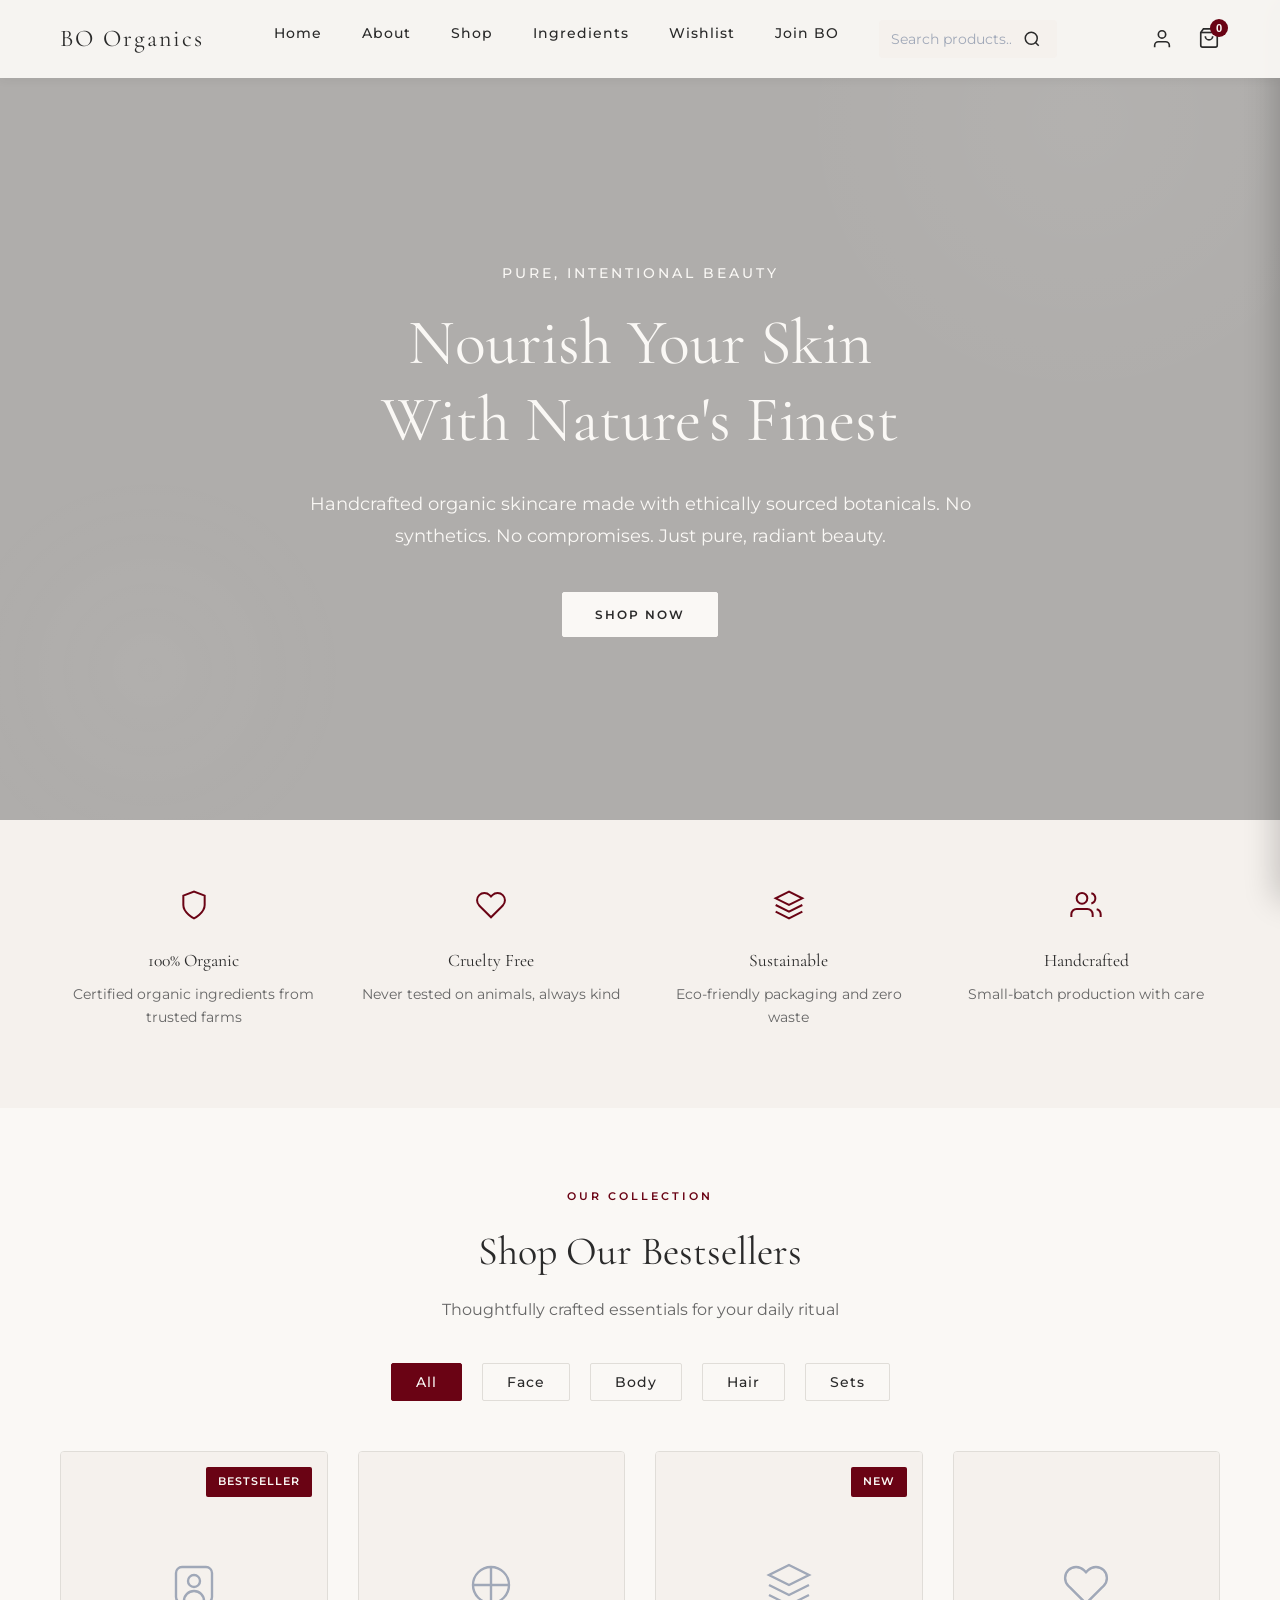
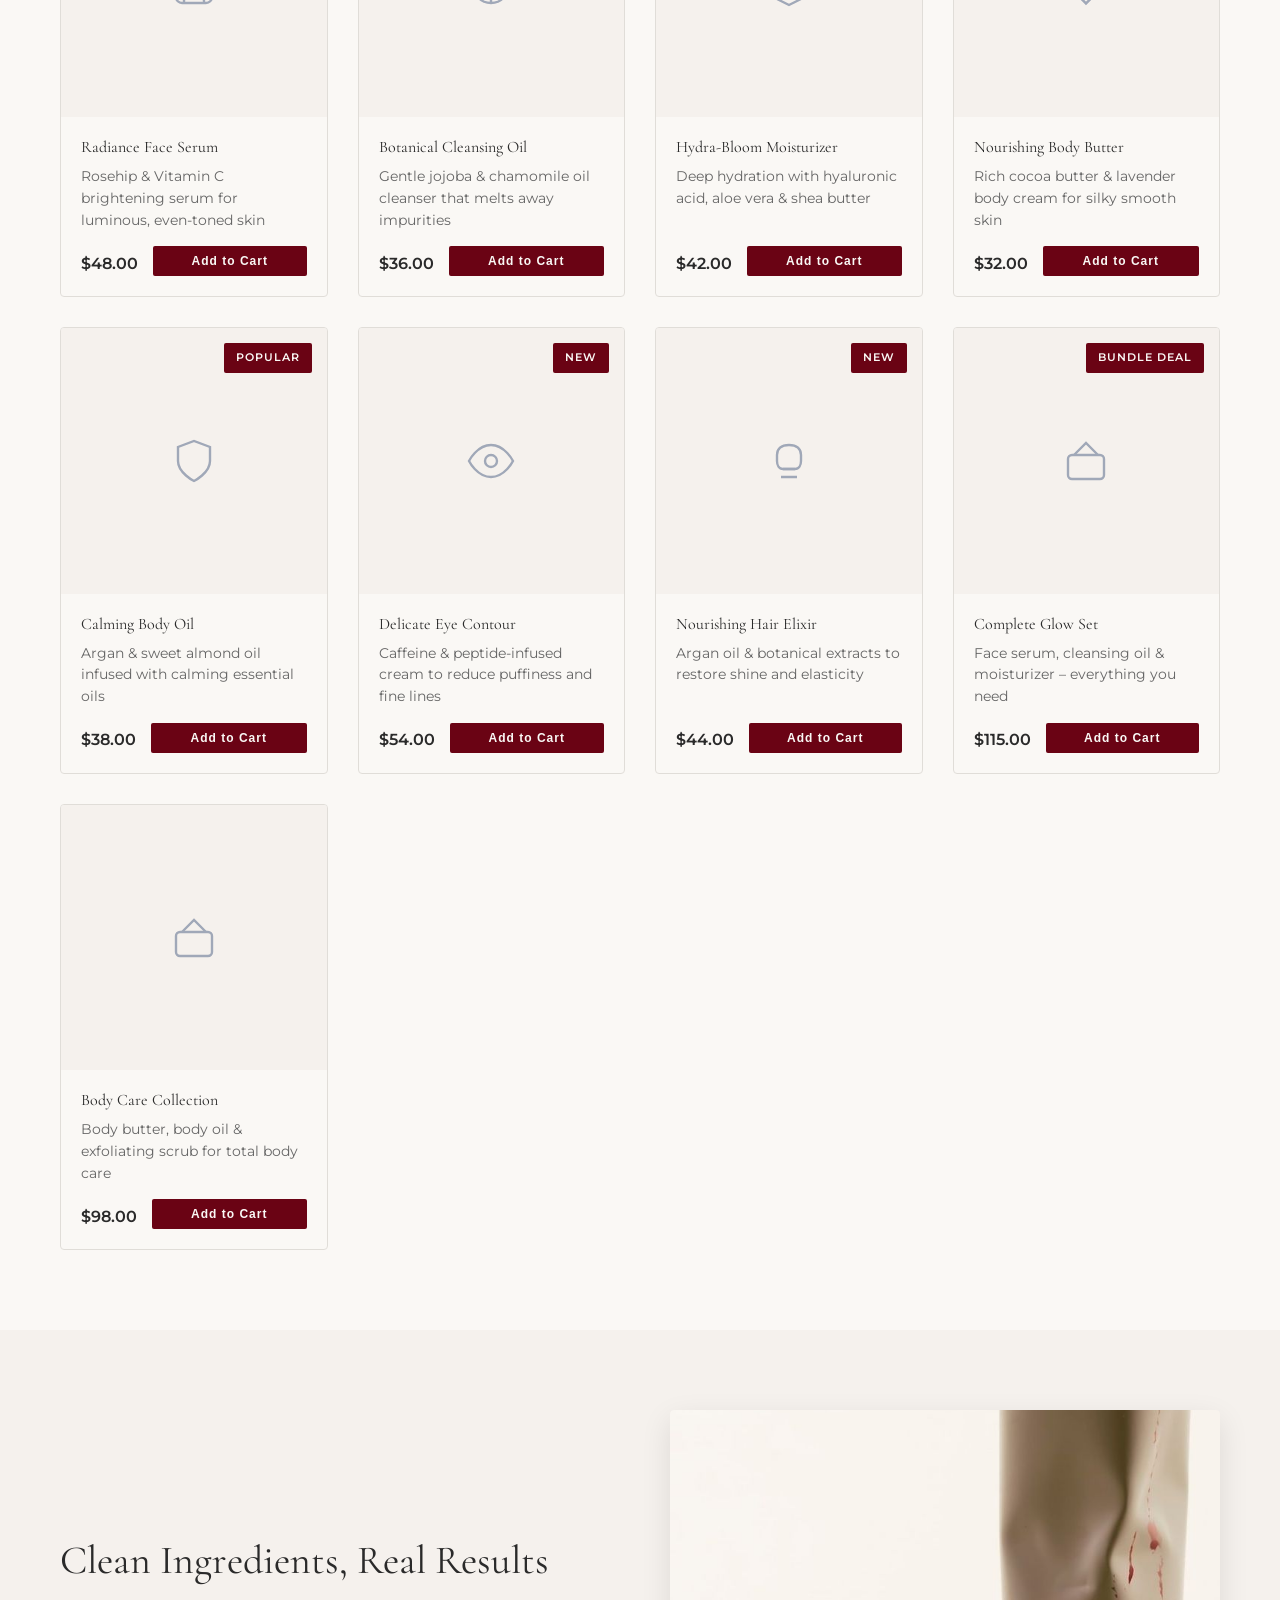
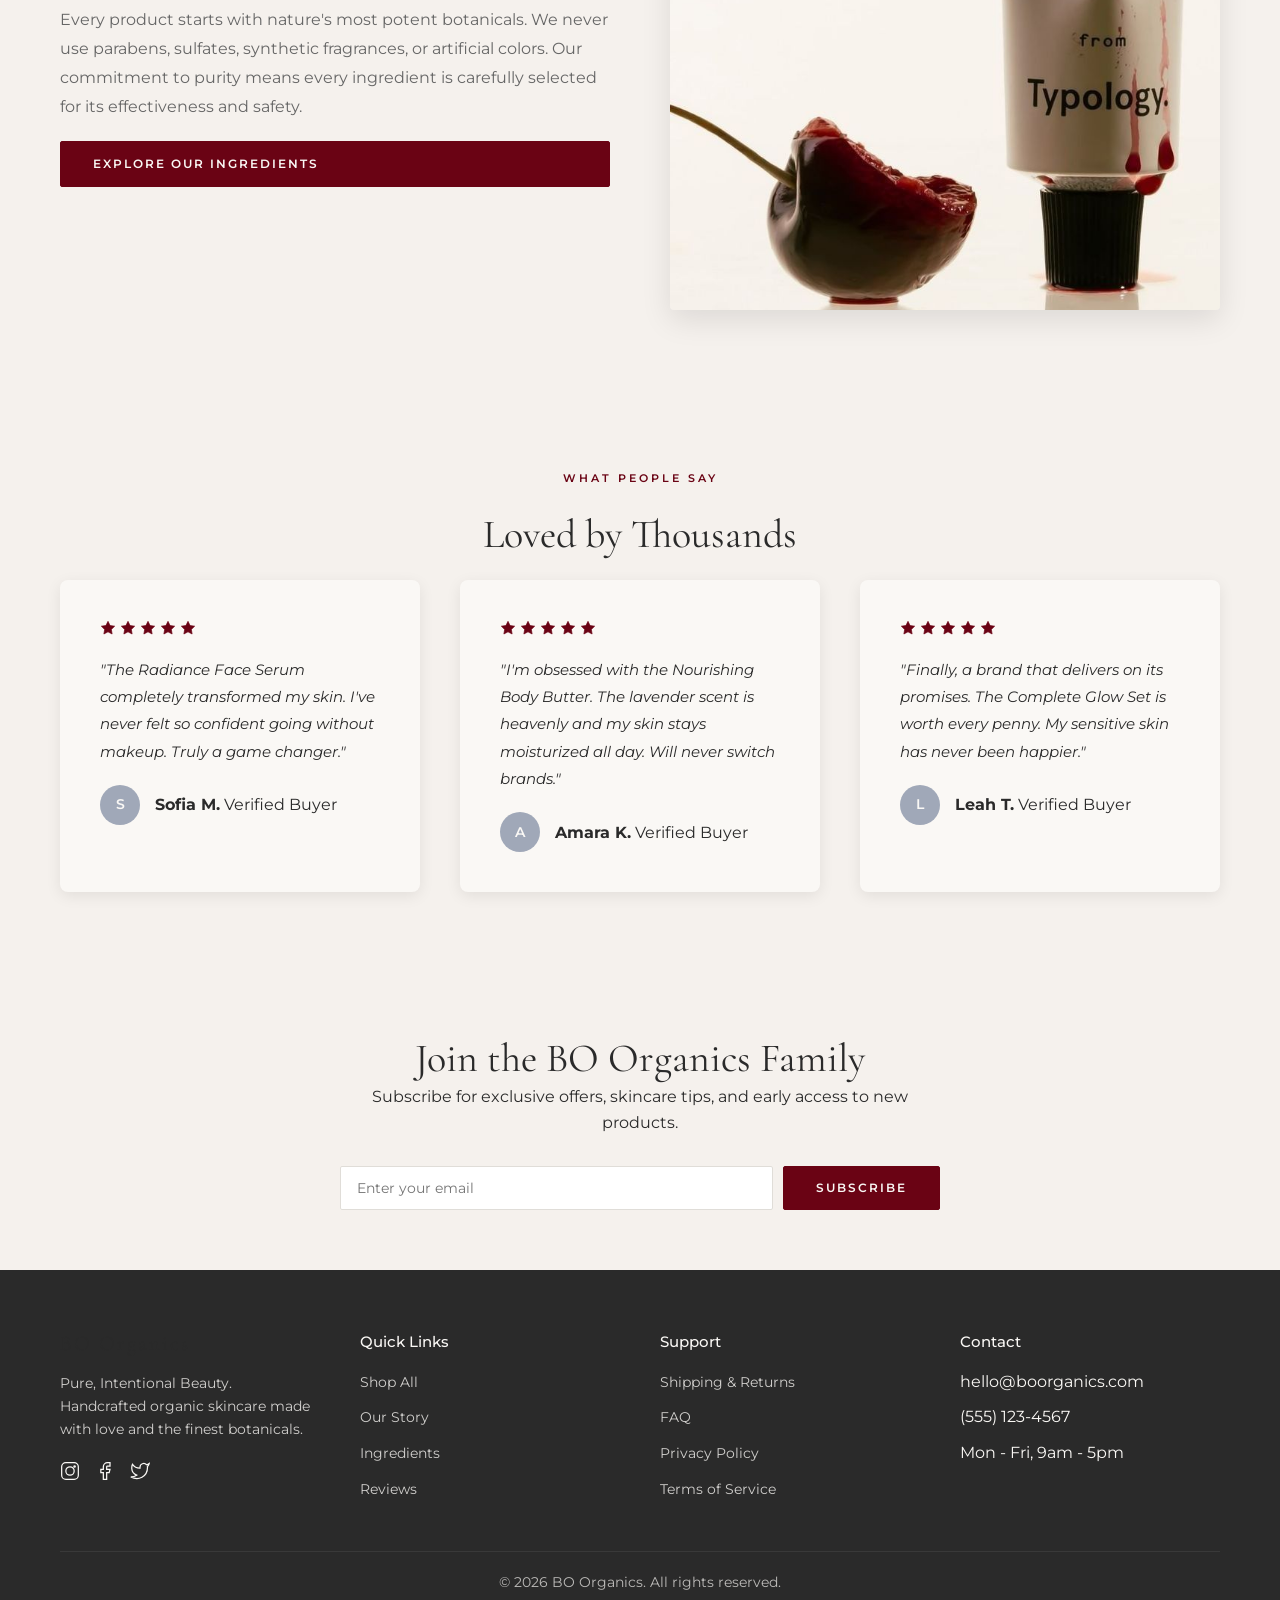
==== index.html @ a4733b6b "Add files via upload" ====
<!DOCTYPE html>
<html lang="en">
<head>
  <meta charset="UTF-8">
  <meta name="viewport" content="width=device-width, initial-scale=1.0">
  <title>BO Organics — Pure, Intentional Beauty</title>
  <link rel="stylesheet" href="styles.css">
  <link href="https://fonts.googleapis.com/css2?family=Cormorant+Garamond:ital,wght@0,300;0,400;0,500;0,600;0,700;1,300;1,400&family=Montserrat:wght@300;400;500;600&display=swap" rel="stylesheet">
</head>
<body>

  <!-- Navigation (STATIC - NEVER CHANGES) -->
  <nav class="navbar" id="navbar">
    <div class="nav-container">
      <a href="#/" class="logo">BO Organics</a>
      <button class="nav-toggle" id="navToggle" aria-label="Toggle menu">
        <span></span>
        <span></span>
        <span></span>
      </button>
      <ul class="nav-links" id="navLinks">
        <li><a href="#/">Home</a></li>
        <li><a href="#/about">About</a></li>
        <li><a href="#/shop">Shop</a></li>
        <li><a href="#/ingredients">Ingredients</a></li>
        <li><a href="#/wishlist">Wishlist</a></li>
        <li><a href="#/joinbo">Join BO</a></li>
        <li class="nav-search">
          <input type="text" id="searchInput" class="search-input" placeholder="Search products..." aria-label="Search products">
          <button id="searchBtn" class="search-btn" aria-label="Search">
            <svg width="18" height="18" viewBox="0 0 24 24" fill="none" stroke="currentColor" stroke-width="2">
              <circle cx="11" cy="11" r="8"></circle>
              <path d="m21 21-4.35-4.35"></path>
            </svg>
          </button>
        </li>
      </ul>
      <div class="nav-actions">
        <a href="#/login" class="account-btn" aria-label="Account">
          <svg width="22" height="22" viewBox="0 0 24 24" fill="none" stroke="currentColor" stroke-width="1.8">
            <path d="M20 21v-2a4 4 0 0 0-4-4H8a4 4 0 0 0-4 4v2"/><circle cx="12" cy="7" r="4"/>
          </svg>
        </a>
        <button class="cart-btn" id="cartBtn" aria-label="Shopping cart">
          <svg width="22" height="22" viewBox="0 0 24 24" fill="none" stroke="currentColor" stroke-width="1.8">
            <path d="M6 2L3 6v14a2 2 0 002 2h14a2 2 0 002-2V6l-3-4z"/>
            <line x1="3" y1="6" x2="21" y2="6"/>
            <path d="M16 10a4 4 0 01-8 0"/>
          </svg>
          <span class="cart-count" id="cartCount">0</span>
        </button>
      </div>
    </div>
  </nav>

  <!-- PAGE CONTAINER - Content changes here, navbar stays -->
  <div id="app">
    <!-- Pages will be injected here -->
  </div>

  <!-- Cart Sidebar (STATIC) -->
  <div class="cart-overlay" id="cartOverlay"></div>
  <div class="cart-sidebar" id="cartSidebar">
    <div class="cart-header">
      <h3>Your Cart</h3>
      <button class="cart-close" id="cartClose">&times;</button>
    </div>
    <div class="cart-items" id="cartItems">
      <p class="cart-empty">Your cart is empty</p>
    </div>
    <div class="cart-footer" id="cartFooter" style="display:none;">
      <div class="cart-total">
        <span>Total</span>
        <span id="cartTotal">$0.00</span>
      </div>
      <button class="btn btn-primary btn-full" id="cartCheckoutBtn">Checkout</button>
    </div>
  </div>

  <script src="product-detail.js?v=1"></script>
  <script src="product-detail-page.js"></script>
  <script src="pages.js?v=2"></script>
  <script src="script.js?v=2"></script>
</body>
</html>
---- styles.css ----
/* BO Organics - Complete Stylesheet */
@import url('https://fonts.googleapis.com/css2?family=Cormorant+Garamond:ital,wght@0,300;0,400;0,500;0,600;0,700;1,300;1,400&family=Montserrat:wght@300;400;500;600&display=swap');

/* ===== CSS VARIABLES ===== */
:root {
  --burgundy: #6a0314;
  --cream: #faf8f5;
  --text: #2a2a2a;
  --text-light: #666666;
  --border: #e0ddd8;
  --blue-gray: #a0a8b8;
  --success: #4caf50;
  --bg-light: #f5f1ed;
}

/* ===== GLOBAL STYLES ===== */
* {
  margin: 0;
  padding: 0;
  box-sizing: border-box;
}

html {
  scroll-behavior: smooth;
}

body {
  font-family: 'Montserrat', sans-serif;
  color: var(--text);
  background: var(--cream);
  line-height: 1.6;
  overflow-x: hidden;
}

#app .hero {
  margin-top: -80px;
  padding-top: 80px;
}

/* Add padding to non-hero pages */
#app .shop-page,
#app .about-page,
#app .ingredients-page,
#app .wishlist-page,
#app .joinbo-page,
#app .login-container {
  margin-top: 0;
}

.container {
  max-width: 1200px;
  margin: 0 auto;
  padding: 0 20px;
}

.center {
  text-align: center;
}

/* ===== TYPOGRAPHY ===== */
h1, h2, h3 {
  font-family: 'Cormorant Garamond', serif;
  font-weight: 400;
  line-height: 1.3;
}

h1 { font-size: 3.5rem; }
h2 { font-size: 2.5rem; }
h3 { font-size: 1.5rem; }

p { margin-bottom: 1.2rem; }

.section-label {
  font-family: 'Montserrat', sans-serif;
  font-size: 0.7rem;
  font-weight: 600;
  letter-spacing: 3px;
  text-transform: uppercase;
  color: var(--burgundy);
}

.section-title {
  font-family: 'Cormorant Garamond', serif;
  font-size: 2.5rem;
  margin: 15px 0 20px;
}

.section-description {
  font-size: 1rem;
  color: var(--text-light);
  max-width: 600px;
  margin: 0 auto 40px;
}

/* ===== BUTTONS ===== */
.btn {
  display: inline-block;
  padding: 12px 32px;
  border: 1px solid var(--burgundy);
  background: transparent;
  color: var(--burgundy);
  font-family: 'Montserrat', sans-serif;
  font-size: 0.75rem;
  font-weight: 600;
  letter-spacing: 2px;
  text-decoration: none;
  text-transform: uppercase;
  border-radius: 2px;
  cursor: pointer;
  transition: all 0.3s ease;
}

.btn:hover {
  background: var(--burgundy);
  color: var(--cream);
  transform: scale(1.05);
}

.btn-primary {
  background: var(--burgundy);
  color: var(--cream);
}

.btn-primary:hover {
  background: var(--text);
  border-color: var(--text);
}

.btn-outline {
  border: 1px solid var(--border);
  color: var(--text);
}

.btn-outline:hover {
  background: var(--bg-light);
}

.btn-full {
  width: 100%;
  display: block;
}

/* ===== NAVBAR ===== */
.navbar {
  position: fixed;
  top: 0;
  left: 0;
  right: 0;
  z-index: 1001;
  background: rgba(250, 248, 245, 0.95);
  transition: background 0.4s, box-shadow 0.4s, padding 0.4s;
  padding: 20px 0;
  box-shadow: 0 2px 10px rgba(0, 0, 0, 0.05);
}

.navbar.scrolled {
  background: var(--cream);
  box-shadow: 0 2px 10px rgba(0, 0, 0, 0.1);
  padding: 10px 0;
}

.nav-container {
  max-width: 1200px;
  margin: 0 auto;
  padding: 0 20px;
  display: flex;
  justify-content: space-between;
  align-items: center;
}

.logo {
  font-family: 'Cormorant Garamond', serif;
  font-size: 1.5rem;
  font-weight: 400;
  color: var(--text);
  text-decoration: none;
  letter-spacing: 2px;
  transition: color 0.3s;
}

.nav-links {
  display: flex;
  gap: 40px;
  list-style: none;
}

.nav-links a {
  color: var(--text);
  text-decoration: none;
  font-size: 0.85rem;
  font-weight: 500;
  letter-spacing: 1px;
  position: relative;
  transition: color 0.3s;
}

.nav-links a::after {
  content: '';
  position: absolute;
  bottom: -5px;
  left: 0;
  width: 0;
  height: 1px;
  background: var(--burgundy);
  transition: width 0.3s;
}

.nav-links a:hover::after {
  width: 100%;
}

.join-bo-link, .account-link, .login-link {
  color: var(--text);
  font-size: 0.85rem;
  font-weight: 500;
  letter-spacing: 1px;
  transition: color 0.3s;
}

.join-bo-link:hover,
.account-link:hover,
.login-link:hover {
  color: var(--burgundy);
}

/* ===== SEARCH BAR ===== */
.nav-search {
  display: flex;
  align-items: center;
  gap: 0;
  background: var(--bg-light);
  border-radius: 4px;
  padding: 6px 12px;
  margin-left: auto;
  margin-right: 20px;
}

.search-input {
  border: none;
  background: transparent;
  color: var(--text);
  font-size: 0.85rem;
  font-family: 'Montserrat', sans-serif;
  width: 120px;
  outline: none;
  padding: 0;
  transition: width 0.3s;
}

.search-input::placeholder {
  color: var(--blue-gray);
}

.search-input:focus {
  width: 160px;
}

.search-btn {
  background: none;
  border: none;
  cursor: pointer;
  color: var(--text);
  display: flex;
  align-items: center;
  justify-content: center;
  padding: 4px;
  margin-left: 8px;
  transition: color 0.3s;
}

.search-btn:hover {
  color: var(--burgundy);
}

.account-link {
  display: flex;
  align-items: center;
  justify-content: center;
  width: 22px;
  height: 22px;
}

.account-link::after {
  display: none;
}

.nav-toggle {
  display: none;
  background: none;
  border: none;
  cursor: pointer;
  flex-direction: column;
  gap: 5px;
}

.nav-toggle span {
  width: 25px;
  height: 2px;
  background: var(--text);
  transition: all 0.3s;
}

.nav-actions {
  display: flex;
  gap: 20px;
  align-items: center;
}

.account-btn {
  display: flex;
  align-items: center;
  justify-content: center;
  cursor: pointer;
  color: var(--text);
  transition: color 0.3s;
  text-decoration: none;
  padding: 5px;
}

.account-btn:hover {
  color: var(--burgundy);
}

.cart-btn {
  background: none;
  border: none;
  cursor: pointer;
  color: var(--text);
  transition: color 0.3s;
  position: relative;
}

.cart-btn:hover {
  color: var(--burgundy);
}

.cart-count {
  position: absolute;
  top: -8px;
  right: -8px;
  background: var(--burgundy);
  color: var(--cream);
  width: 18px;
  height: 18px;
  border-radius: 50%;
  display: flex;
  align-items: center;
  justify-content: center;
  font-size: 0.7rem;
  font-weight: 600;
  animation: bounce-gentle 2s ease-in-out infinite;
}

.cart-count.updated {
  animation: bounce-gentle 0.6s ease-out 1;
}

/* ===== HERO SECTION ===== */
.hero {
  height: 100vh;
  display: flex;
  align-items: center;
  justify-content: center;
  position: relative;
  background: url('Images/cover-image.jpg') center 18% / cover no-repeat;
  overflow: hidden;
  margin-top: 60px;
}

.hero-overlay {
  position: absolute;
  top: 0;
  left: 0;
  width: 100%;
  height: 100%;
  background: rgba(0, 0, 0, 0.3);
}

.hero-content {
  position: relative;
  z-index: 2;
  text-align: center;
  color: var(--cream);
  max-width: 800px;
  padding: 80px 20px 0;
}

.hero-subtitle {
  font-family: 'Montserrat', sans-serif;
  font-size: 0.85rem;
  font-weight: 500;
  letter-spacing: 3px;
  text-transform: uppercase;
  margin-bottom: 20px;
  opacity: 0.9;
}

.hero-title {
  font-family: 'Cormorant Garamond', serif;
  font-size: 4rem;
  line-height: 1.2;
  margin-bottom: 30px;
  font-weight: 400;
}

.hero-description {
  font-size: 1.1rem;
  margin-bottom: 40px;
  opacity: 0.95;
  line-height: 1.8;
}

.hero-buttons {
  display: flex;
  gap: 20px;
  justify-content: center;
  flex-wrap: wrap;
}

.hero-buttons .btn {
  color: var(--cream);
  border-color: var(--cream);
}

.hero-buttons .btn:hover {
  background: var(--cream);
  color: var(--text);
}

.hero-buttons .btn-primary {
  background: var(--cream);
  color: var(--text);
}

.hero-buttons .btn-primary:hover {
  background: var(--burgundy);
  border-color: var(--burgundy);
  color: var(--cream);
}

.hero-scroll {
  position: absolute;
  bottom: 40px;
  left: 50%;
  transform: translateX(-50%);
  display: flex;
  flex-direction: column;
  align-items: center;
  gap: 10px;
  color: var(--cream);
  font-size: 0.75rem;
  font-weight: 500;
  letter-spacing: 2px;
  animation: bounce 2s infinite;
}

.scroll-line {
  width: 1px;
  height: 20px;
  background: var(--cream);
}

@keyframes bounce {
  0%, 100% { transform: translateY(0); }
  50% { transform: translateY(10px); }
}

/* ===== FEATURES BANNER ===== */
.features {
  background: var(--bg-light);
  padding: 60px 0;
}

.features-grid {
  display: grid;
  grid-template-columns: repeat(4, 1fr);
  gap: 30px;
}

.feature {
  text-align: center;
}

.feature-icon {
  width: 50px;
  height: 50px;
  margin: 0 auto 20px;
  display: flex;
  align-items: center;
  justify-content: center;
  color: var(--burgundy);
}

.feature-icon svg {
  stroke: currentColor;
  stroke-width: 1.5;
}

.feature h3 {
  font-size: 1.1rem;
  margin-bottom: 10px;
}

.feature p {
  font-size: 0.9rem;
  color: var(--text-light);
}

/* ===== SHOP SECTION ===== */
.shop {
  padding: 80px 0;
}

.shop-page {
  padding: 80px 0;
  background: var(--cream);
  min-height: 100vh;
}

.joinbo-page {
  padding: 80px 20px;
  background: var(--cream);
  min-height: 100vh;
}

.shop-header {
  text-align: center;
  margin-bottom: 60px;
}

.shop-filters {
  margin-bottom: 60px;
  padding: 40px;
  background: var(--bg-light);
  border-radius: 8px;
}

.filter-section {
  display: flex;
  flex-direction: column;
  gap: 20px;
}

.filter-title {
  font-family: 'Cormorant Garamond', serif;
  font-size: 1.1rem;
  font-weight: 500;
  color: var(--text);
  margin: 0;
  letter-spacing: 0.5px;
}

.filter-bar {
  display: flex;
  justify-content: center;
  gap: 20px;
  margin-bottom: 50px;
  flex-wrap: wrap;
}

.filter-btn {
  padding: 10px 24px;
  border: 1px solid var(--border);
  background: transparent;
  color: var(--text);
  font-family: 'Montserrat', sans-serif;
  font-size: 0.85rem;
  font-weight: 500;
  letter-spacing: 1px;
  cursor: pointer;
  border-radius: 2px;
  transition: all 0.3s;
}

.filter-btn:hover,
.filter-btn.active {
  background: var(--burgundy);
  color: var(--cream);
  border-color: var(--burgundy);
}

.products-grid {
  display: grid;
  grid-template-columns: repeat(4, 1fr);
  gap: 30px;
}

.product-card {
  background: var(--cream);
  border: 1px solid var(--border);
  border-radius: 4px;
  overflow: hidden;
  transition: transform 0.3s, box-shadow 0.3s;
  position: relative;
  display: flex;
  flex-direction: column;
}

.product-card:hover {
  transform: translateY(-5px);
  box-shadow: 0 10px 30px rgba(0, 0, 0, 0.1);
}

.product-badge {
  position: absolute;
  top: 15px;
  right: 15px;
  background: var(--burgundy);
  color: var(--cream);
  padding: 6px 12px;
  border-radius: 2px;
  font-size: 0.7rem;
  font-weight: 600;
  letter-spacing: 1px;
  text-transform: uppercase;
  z-index: 2;
}

.product-image {
  width: 100%;
  aspect-ratio: 1;
  background: var(--bg-light);
  display: flex;
  align-items: center;
  justify-content: center;
  overflow: hidden;
}

.product-image-placeholder {
  width: 100%;
  height: 100%;
  display: flex;
  align-items: center;
  justify-content: center;
  color: var(--blue-gray);
  font-size: 0.9rem;
  flex-direction: column;
  gap: 10px;
}

.product-info {
  padding: 20px;
  flex: 1;
  display: flex;
  flex-direction: column;
}

.product-name {
  font-size: 1rem;
  margin-bottom: 8px;
  font-family: 'Cormorant Garamond', serif;
}

.product-desc {
  font-size: 0.85rem;
  color: var(--text-light);
  margin-bottom: 15px;
  flex: 1;
}

.product-footer {
  display: flex;
  justify-content: space-between;
  align-items: flex-end;
  gap: 15px;
}

.product-price {
  font-weight: 600;
  font-size: 1rem;
}

.price-original {
  text-decoration: line-through;
  color: var(--text-light);
  font-weight: 400;
  margin-right: 8px;
}

.add-to-cart {
  flex: 1;
  padding: 8px 12px;
  background: var(--burgundy);
  color: var(--cream);
  border: none;
  border-radius: 2px;
  font-size: 0.75rem;
  font-weight: 600;
  letter-spacing: 1px;
  cursor: pointer;
  transition: background 0.3s;
}

.add-to-cart:hover {
  background: var(--text);
}

/* ===== BO EXPERIENCE SECTION ===== */
.bo-experience {
  padding: 80px 0;
  background: var(--bg-light);
  margin-top: 60px;
}

.experience-grid {
  display: grid;
  grid-template-columns: repeat(3, 1fr);
  gap: 40px;
}

.experience-card {
  background: var(--cream);
  border: 1px solid var(--border);
  border-radius: 4px;
  padding: 40px 32px;
  position: relative;
  transition: border-color 0.3s, box-shadow 0.3s;
  display: flex;
  flex-direction: column;
}

.experience-card:hover {
  border-color: var(--burgundy);
  box-shadow: 0 5px 20px rgba(0, 0, 0, 0.1);
}

/* Corner accents removed - clean hover effect only */

.experience-card {
  transition: transform 0.4s cubic-bezier(0.16, 1, 0.3, 1),
              box-shadow 0.4s ease,
              filter 0.4s ease;
}

.experience-card:hover {
  transform: translateY(-10px);
  box-shadow: 0 25px 50px rgba(0, 0, 0, 0.12);
  filter: brightness(1.01);
}

.experience-card.popular {
  border-color: var(--border);
}

.experience-card.popular:hover {
  border-color: var(--burgundy);
}

.experience-popular-badge {
  position: absolute;
  top: -14px;
  left: 50%;
  transform: translateX(-50%);
  background: var(--burgundy);
  color: var(--cream);
  font-family: 'Montserrat', sans-serif;
  font-size: 0.7rem;
  font-weight: 600;
  letter-spacing: 2px;
  padding: 6px 16px;
  border-radius: 2px;
}

.experience-icon {
  width: 40px;
  height: 40px;
  margin-bottom: 20px;
  color: var(--burgundy);
}

.experience-icon svg {
  stroke: currentColor;
  stroke-width: 1.5;
}

.experience-card-title {
  font-family: 'Cormorant Garamond', serif;
  font-size: 1.5rem;
  margin-bottom: 10px;
  font-weight: 400;
}

.experience-card-pricing {
  font-family: 'Montserrat', sans-serif;
  font-size: 0.8rem;
  font-weight: 600;
  letter-spacing: 1px;
  color: var(--burgundy);
  margin-bottom: 15px;
}

.experience-card-desc {
  font-size: 0.9rem;
  color: var(--text-light);
  margin-bottom: 20px;
  line-height: 1.6;
  flex: 1;
}

.experience-card-list {
  list-style: none;
  margin-bottom: auto;
}

.experience-card-list li {
  font-size: 0.85rem;
  padding: 8px 0;
  color: var(--text);
  position: relative;
  padding-left: 20px;
}

.experience-card-list li::before {
  content: '•';
  position: absolute;
  left: 0;
  color: var(--burgundy);
}

.experience-btn {
  display: inline-block;
  padding: 12px 20px;
  border: 1px solid var(--burgundy);
  background: transparent;
  color: var(--burgundy);
  font-family: 'Montserrat', sans-serif;
  font-size: 0.75rem;
  font-weight: 600;
  letter-spacing: 1px;
  text-decoration: none;
  border-radius: 2px;
  cursor: pointer;
  transition: all 0.3s;
}

.experience-btn:hover {
  background: var(--burgundy);
  color: var(--cream);
}

.experience-btn.filled {
  background: var(--burgundy);
  color: var(--cream);
}

.experience-btn.filled:hover {
  background: var(--text);
  border-color: var(--text);
}

.experience-btn.outline {
  border: 1px solid var(--border);
  color: var(--text);
}

.experience-btn.outline:hover {
  background: var(--burgundy);
  color: var(--cream);
  border-color: var(--burgundy);
}

/* ===== INGREDIENTS SECTION ===== */
.ingredients {
  padding: 80px 0;
}

.ingredients-grid {
  display: grid;
  grid-template-columns: 1fr 1fr;
  gap: 60px;
  align-items: flex-start;
}

.ingredients-list {
  list-style: none;
}

.ingredient-item {
  display: flex;
  align-items: flex-start;
  gap: 15px;
  margin-bottom: 20px;
}

.ingredient-dot {
  width: 8px;
  height: 8px;
  background: var(--burgundy);
  border-radius: 50%;
  margin-top: 8px;
  flex-shrink: 0;
}

.ingredient-item p {
  font-size: 0.95rem;
  margin-bottom: 0;
}

.ingredients-visual {
  display: flex;
  align-items: center;
  justify-content: center;
}

.ingredients-image-placeholder {
  width: 100%;
  aspect-ratio: 1;
  background: var(--bg-light);
  border-radius: 8px;
  display: flex;
  align-items: center;
  justify-content: center;
  flex-direction: column;
  gap: 15px;
  color: var(--blue-gray);
}

/* ===== TESTIMONIALS SECTION ===== */
.testimonials {
  padding: 80px 0;
  background: var(--bg-light);
}

.testimonials-grid {
  display: grid;
  grid-template-columns: repeat(3, 1fr);
  gap: 40px;
}

.testimonial-card {
  background: var(--cream);
  padding: 40px;
  border-radius: 8px;
  box-shadow: 0 4px 15px rgba(0, 0, 0, 0.08);
}

.stars {
  display: flex;
  gap: 4px;
  margin-bottom: 20px;
}

.stars svg {
  width: 16px;
  height: 16px;
  stroke: var(--burgundy);
  fill: var(--burgundy);
}

.testimonial-text {
  font-size: 0.95rem;
  font-style: italic;
  color: var(--text);
  margin-bottom: 20px;
  line-height: 1.8;
}

.testimonial-author {
  display: flex;
  align-items: center;
  gap: 15px;
}

.author-avatar {
  width: 40px;
  height: 40px;
  border-radius: 50%;
  background: var(--blue-gray);
  display: flex;
  align-items: center;
  justify-content: center;
  color: var(--cream);
  font-weight: 600;
  font-size: 0.85rem;
}

.author-info h4 {
  font-size: 0.9rem;
  margin-bottom: 3px;
}

.author-info p {
  font-size: 0.8rem;
  color: var(--text-light);
  margin-bottom: 0;
}

/* ===== NEWSLETTER SECTION ===== */
.newsletter {
  padding: 60px 0;
  background: var(--bg-light);
}

.newsletter-content {
  text-align: center;
  max-width: 600px;
  margin: 0 auto;
}

.newsletter-form {
  display: flex;
  gap: 10px;
  margin-top: 30px;
  flex-wrap: wrap;
  justify-content: center;
}

.newsletter-form input {
  flex: 1;
  min-width: 250px;
  padding: 12px 16px;
  border: 1px solid var(--border);
  border-radius: 2px;
  font-family: 'Montserrat', sans-serif;
  font-size: 0.9rem;
  transition: border-color 0.3s ease, box-shadow 0.3s ease, background 0.3s ease;
}

.newsletter-form input:focus {
  outline: none;
  border-color: var(--burgundy);
  box-shadow: 0 0 0 3px rgba(106, 3, 20, 0.1);
  background: rgba(106, 3, 20, 0.02);
}

.newsletter-form button {
  padding: 12px 32px;
}

/* ===== ACCOUNT / LOGIN MODAL ===== */
.account-overlay {
  position: fixed;
  top: 0;
  left: 0;
  width: 100%;
  height: 100%;
  background: rgba(0, 0, 0, 0.5);
  z-index: 999;
  opacity: 0;
  visibility: hidden;
  transition: opacity 0.3s, visibility 0.3s;
}

.account-overlay.open {
  opacity: 1;
  visibility: visible;
}

.account-modal {
  position: fixed;
  top: 0;
  left: 0;
  width: 100%;
  height: 100%;
  background: var(--cream);
  z-index: 1000;
  display: flex;
  flex-direction: column;
  opacity: 0;
  visibility: hidden;
  transition: opacity 0.3s, visibility 0.3s;
  padding-top: 80px;
  overflow-y: auto;
}

.account-modal.open {
  opacity: 1;
  visibility: visible;
}

.account-content {
  display: grid;
  grid-template-columns: 1fr 1fr;
  gap: 60px;
  align-items: center;
  padding: 60px;
  max-width: 1400px;
  margin: 0 auto;
  width: 100%;
  flex: 1;
}

.account-image {
  display: flex;
  align-items: center;
  justify-content: center;
}

.account-image-placeholder {
  width: 100%;
  aspect-ratio: 1;
  background: var(--bg-light);
  border-radius: 8px;
  display: flex;
  align-items: center;
  justify-content: center;
  flex-direction: column;
  gap: 15px;
  color: var(--blue-gray);
}

.account-form-container {
  position: relative;
  background: var(--cream);
  padding: 60px;
  border: 1px solid var(--border);
  border-radius: 8px;
}

.account-modal-close {
  position: absolute;
  top: 20px;
  right: 20px;
  background: none;
  border: none;
  font-size: 32px;
  color: var(--text);
  cursor: pointer;
  transition: color 0.3s;
}

.account-modal-close:hover {
  color: var(--burgundy);
}

.account-title {
  font-family: 'Cormorant Garamond', serif;
  font-size: 2.5rem;
  font-weight: 400;
  color: var(--text);
  text-align: left;
  margin-bottom: 40px;
  letter-spacing: 2px;
}

.account-form {
  display: flex;
  flex-direction: column;
  gap: 20px;
  margin-bottom: 30px;
}

.account-form-group {
  display: flex;
  flex-direction: column;
  gap: 8px;
}

.account-form-group label {
  font-family: 'Montserrat', sans-serif;
  font-size: 0.85rem;
  font-weight: 500;
  color: var(--text);
  letter-spacing: 1px;
}

.account-form-group input {
  padding: 12px 16px;
  border: 1px solid var(--border);
  border-radius: 4px;
  font-family: 'Montserrat', sans-serif;
  font-size: 0.9rem;
  transition: border-color 0.3s;
}

.account-form-group input:focus {
  outline: none;
  border-color: var(--burgundy);
}

.account-form .btn-full {
  width: 100%;
  padding: 14px 20px;
  font-weight: 600;
  letter-spacing: 2px;
}

.account-links {
  text-align: center;
  margin-bottom: 20px;
}

.forgot-password {
  color: var(--burgundy);
  text-decoration: none;
  font-size: 0.85rem;
  font-weight: 500;
  transition: color 0.3s;
}

.forgot-password:hover {
  color: var(--text);
  text-decoration: underline;
}

.account-signup {
  text-align: center;
  padding-top: 20px;
  border-top: 1px solid var(--border);
}

.account-signup p {
  font-size: 0.9rem;
  color: var(--text);
  margin: 0;
}

.signup-link {
  color: var(--burgundy);
  text-decoration: none;
  font-weight: 600;
  transition: color 0.3s;
}

.signup-link:hover {
  color: var(--text);
}

/* ===== FOOTER ===== */
.footer {
  background: var(--text);
  color: var(--cream);
  padding: 60px 0 20px;
}

.footer-grid {
  display: grid;
  grid-template-columns: repeat(4, 1fr);
  gap: 40px;
  margin-bottom: 40px;
}

.footer-brand h3 {
  font-size: 1.3rem;
  margin-bottom: 15px;
}

.footer-brand p {
  font-size: 0.9rem;
  opacity: 0.8;
}

.social-links {
  display: flex;
  gap: 15px;
  margin-top: 20px;
}

.social-links a {
  color: var(--cream);
  transition: color 0.3s;
}

.social-links a:hover {
  color: var(--burgundy);
}

.footer-links h4 {
  font-size: 0.95rem;
  margin-bottom: 15px;
  font-weight: 500;
}

.footer-links ul {
  list-style: none;
}

.footer-links li {
  margin-bottom: 10px;
}

.footer-links a {
  color: var(--cream);
  text-decoration: none;
  font-size: 0.9rem;
  opacity: 0.8;
  transition: opacity 0.3s;
}

.footer-links a:hover {
  opacity: 1;
}

.footer-bottom {
  text-align: center;
  padding-top: 20px;
  border-top: 1px solid rgba(255, 255, 255, 0.1);
  font-size: 0.85rem;
  opacity: 0.7;
}

/* ===== CART SIDEBAR ===== */
.cart-overlay {
  position: fixed;
  top: 0;
  left: 0;
  width: 100%;
  height: 100%;
  background: rgba(0, 0, 0, 0.5);
  z-index: 999;
  opacity: 0;
  visibility: hidden;
  transition: opacity 0.3s, visibility 0.3s;
}

.cart-overlay.open {
  opacity: 1;
  visibility: visible;
}

.cart-sidebar {
  position: fixed;
  top: 0;
  right: -400px;
  width: 400px;
  height: 100vh;
  background: var(--cream);
  box-shadow: -5px 0 30px rgba(0, 0, 0, 0.2);
  z-index: 1000;
  display: flex;
  flex-direction: column;
  transition: right 0.4s cubic-bezier(0.16, 1, 0.3, 1);
  padding-top: 80px;
}

.cart-sidebar.open {
  right: 0;
  animation: slideInRight 0.4s cubic-bezier(0.16, 1, 0.3, 1);
}

.cart-header {
  padding: 20px;
  border-bottom: 1px solid var(--border);
  display: flex;
  justify-content: space-between;
  align-items: center;
}

.cart-header h2 {
  font-size: 1.5rem;
  margin: 0;
}

.cart-close {
  background: none;
  border: none;
  font-size: 24px;
  cursor: pointer;
  color: var(--text);
}

.cart-items {
  flex: 1;
  overflow-y: auto;
  padding: 20px;
}

.cart-empty {
  text-align: center;
  padding: 40px 20px;
  color: var(--text-light);
}

.cart-item {
  display: flex;
  justify-content: space-between;
  margin-bottom: 20px;
  padding-bottom: 20px;
  border-bottom: 1px solid var(--border);
}

.cart-item span {
  font-size: 0.9rem;
}

.cart-footer {
  padding: 20px;
  border-top: 1px solid var(--border);
}

.cart-total {
  font-size: 1.2rem;
  margin-bottom: 20px;
  text-align: right;
}

#cartCheckoutBtn {
  width: 100%;
}

/* ===== CHECKOUT MODAL ===== */
.checkout-overlay {
  position: fixed;
  top: 0;
  left: 0;
  width: 100%;
  height: 100%;
  background: rgba(0, 0, 0, 0.5);
  z-index: 999;
  opacity: 0;
  visibility: hidden;
  transition: opacity 0.3s, visibility 0.3s;
}

.checkout-overlay.open {
  opacity: 1;
  visibility: visible;
}

.checkout-modal {
  position: fixed;
  top: 50%;
  left: 50%;
  transform: translate(-50%, -50%) scale(0.9);
  background: var(--cream);
  border-radius: 8px;
  max-width: 600px;
  max-height: 90vh;
  overflow-y: auto;
  z-index: 1000;
  opacity: 0;
  visibility: hidden;
  transition: opacity 0.4s cubic-bezier(0.16, 1, 0.3, 1),
              visibility 0.4s,
              transform 0.4s cubic-bezier(0.16, 1, 0.3, 1);
  width: 90%;
  box-shadow: 0 20px 60px rgba(0, 0, 0, 0);
}

.checkout-modal.open {
  opacity: 1;
  visibility: visible;
  transform: translate(-50%, -50%) scale(1);
  box-shadow: 0 20px 60px rgba(0, 0, 0, 0.15);
  animation: scaleIn 0.4s cubic-bezier(0.16, 1, 0.3, 1);
}

.checkout-header {
  display: flex;
  justify-content: space-between;
  align-items: center;
  padding: 30px;
  border-bottom: 1px solid var(--border);
}

.checkout-header h2 {
  margin: 0;
  font-size: 1.8rem;
}

.checkout-close {
  background: none;
  border: none;
  font-size: 28px;
  cursor: pointer;
  color: var(--text);
}

.checkout-form {
  padding: 30px;
}

.checkout-section {
  margin-bottom: 30px;
}

.checkout-section h3 {
  font-size: 1.1rem;
  margin-bottom: 15px;
}

.checkout-section input,
.checkout-section label {
  display: block;
  width: 100%;
  margin-bottom: 12px;
}

.checkout-section input[type="text"],
.checkout-section input[type="email"],
.checkout-section input[type="password"] {
  padding: 10px 12px;
  border: 1px solid var(--border);
  border-radius: 4px;
  font-family: 'Montserrat', sans-serif;
}

.form-row {
  display: grid;
  grid-template-columns: 1fr 1fr;
  gap: 15px;
}

.form-row input {
  margin-bottom: 0 !important;
}

.checkout-total {
  font-size: 1.2rem;
  text-align: right;
  margin-bottom: 20px;
}

.checkout-success {
  text-align: center;
  padding: 40px;
}

.checkout-success svg {
  width: 80px;
  height: 80px;
  margin-bottom: 20px;
  stroke: var(--success);
}

.checkout-success h3 {
  font-size: 1.5rem;
  margin-bottom: 10px;
}

/* ===== ABOUT MODAL ===== */
.about-overlay {
  position: fixed;
  top: 0;
  left: 0;
  width: 100%;
  height: 100%;
  background: rgba(0, 0, 0, 0.5);
  z-index: 999;
  opacity: 0;
  visibility: hidden;
  transition: opacity 0.3s, visibility 0.3s;
}

.about-overlay.open {
  opacity: 1;
  visibility: visible;
}

.about-modal {
  position: fixed;
  top: 50%;
  left: 50%;
  transform: translate(-50%, -50%) scale(0.9);
  background: var(--cream);
  border-radius: 8px;
  max-width: 800px;
  max-height: 90vh;
  overflow-y: auto;
  z-index: 1000;
  opacity: 0;
  visibility: hidden;
  transition: opacity 0.3s, visibility 0.3s, transform 0.3s;
  width: 90%;
}

.about-modal.open {
  opacity: 1;
  visibility: visible;
  transform: translate(-50%, -50%) scale(1);
}

.about-modal-header {
  display: flex;
  justify-content: space-between;
  align-items: center;
  padding: 30px;
  border-bottom: 1px solid var(--border);
}

.about-modal-header h2 {
  margin: 0;
}

.about-modal-close {
  background: none;
  border: none;
  font-size: 28px;
  cursor: pointer;
  color: var(--text);
}

.about-modal-content {
  padding: 40px;
}

.about-grid {
  display: grid;
  grid-template-columns: 1fr 1fr;
  gap: 40px;
  align-items: center;
}

.about-image {
  display: flex;
  align-items: center;
  justify-content: center;
}

.about-image-placeholder {
  width: 100%;
  aspect-ratio: 1;
  background: var(--bg-light);
  border-radius: 8px;
  display: flex;
  align-items: center;
  justify-content: center;
  flex-direction: column;
  gap: 15px;
  color: var(--blue-gray);
}

.about-content h2 {
  margin-bottom: 20px;
}

.about-text {
  font-size: 0.95rem;
  line-height: 1.8;
  margin-bottom: 15px;
}

.about-stats {
  display: grid;
  grid-template-columns: repeat(3, 1fr);
  gap: 30px;
  margin-top: 40px;
}

.stat {
  text-align: center;
}

.stat-number {
  font-family: 'Cormorant Garamond', serif;
  font-size: 2.5rem;
  font-weight: 400;
  color: var(--burgundy);
  margin-bottom: 10px;
}

.stat-label {
  font-size: 0.8rem;
  color: var(--text-light);
  letter-spacing: 1px;
  text-transform: uppercase;
}

/* ===== PRODUCT DETAIL PAGE ===== */
.product-detail-page {
  padding: 20px 0 80px 0;
  background: var(--cream);
  min-height: 100vh;
}

.back-link {
  display: inline-block;
  color: var(--burgundy);
  text-decoration: none;
  font-size: 0.9rem;
  font-weight: 500;
  margin-top: 80px;
  margin-bottom: 40px;
  transition: all 0.3s;
}

.back-link:hover {
  transform: translateX(-5px);
}

.product-detail-container {
  display: grid;
  grid-template-columns: 1fr 1fr;
  gap: 60px;
  margin-bottom: 80px;
  align-items: flex-start;
}

.product-detail-image {
  display: flex;
  align-items: center;
  justify-content: center;
  position: sticky;
  top: 100px;
}

.product-detail-placeholder {
  width: 100%;
  aspect-ratio: 1;
  background: var(--bg-light);
  border-radius: 8px;
  display: flex;
  align-items: center;
  justify-content: center;
  color: var(--blue-gray);
}

.product-detail-content {
  display: flex;
  flex-direction: column;
  gap: 20px;
}

.product-detail-label {
  font-size: 0.75rem;
  letter-spacing: 2px;
  text-transform: uppercase;
  color: var(--burgundy);
  margin: 0;
}

.product-detail-title {
  font-family: 'Cormorant Garamond', serif;
  font-size: 3rem;
  font-weight: 400;
  line-height: 1.2;
  margin: 0;
  color: var(--text);
}

.product-detail-rating {
  display: flex;
  align-items: center;
  gap: 10px;
}

.product-detail-rating .stars {
  display: flex;
  gap: 4px;
}

.product-detail-rating .stars svg {
  width: 16px;
  height: 16px;
  stroke: var(--burgundy);
  fill: var(--burgundy);
}

.rating-text {
  font-size: 0.9rem;
  color: var(--text-light);
}

.product-detail-price {
  font-family: 'Cormorant Garamond', serif;
  font-size: 2rem;
  font-weight: 400;
  color: var(--burgundy);
}

.product-detail-description {
  font-size: 0.95rem;
  line-height: 1.8;
  color: var(--text);
  padding: 20px 0;
  border-top: 1px solid var(--border);
  border-bottom: 1px solid var(--border);
}

.product-detail-info {
  padding: 20px 0;
}

.product-detail-info h3 {
  font-family: 'Cormorant Garamond', serif;
  font-size: 1.1rem;
  font-weight: 500;
  margin-bottom: 12px;
  color: var(--text);
}

.product-detail-info ul {
  list-style: none;
  padding: 0;
  margin: 0;
}

.product-detail-info li {
  font-size: 0.9rem;
  line-height: 1.6;
  color: var(--text);
  padding-left: 20px;
  position: relative;
  margin-bottom: 8px;
}

.product-detail-info li::before {
  content: '✓';
  position: absolute;
  left: 0;
  color: var(--burgundy);
  font-weight: bold;
}

.product-detail-info p {
  font-size: 0.9rem;
  line-height: 1.6;
  color: var(--text);
  margin: 0;
}

.product-detail-actions {
  display: flex;
  gap: 20px;
  align-items: center;
  padding: 20px 0;
}

.quantity-selector {
  display: flex;
  align-items: center;
  border: 1px solid var(--border);
  border-radius: 4px;
  overflow: hidden;
}

.quantity-selector button {
  background: transparent;
  border: none;
  width: 40px;
  height: 40px;
  cursor: pointer;
  font-size: 1.2rem;
  color: var(--text);
  transition: background 0.3s;
}

.quantity-selector button:hover {
  background: var(--bg-light);
}

.quantity-selector input {
  width: 50px;
  border: none;
  border-left: 1px solid var(--border);
  border-right: 1px solid var(--border);
  text-align: center;
  font-family: 'Montserrat', sans-serif;
  font-size: 1rem;
  padding: 0;
}

.quantity-selector input:focus {
  outline: none;
}

.btn-large {
  padding: 12px 40px;
  font-size: 1rem;
  min-width: 200px;
}

.product-detail-shipping {
  padding: 20px;
  background: var(--bg-light);
  border-radius: 8px;
}

.product-detail-shipping p {
  font-size: 0.85rem;
  margin: 8px 0;
  color: var(--text);
}

.related-products-section {
  padding: 60px 0;
  border-top: 1px solid var(--border);
}

.related-products-section h2 {
  text-align: center;
  font-family: 'Cormorant Garamond', serif;
  font-size: 2rem;
  margin-bottom: 50px;
  color: var(--text);
}

/* ===== INGREDIENTS PAGE ===== */
.ingredients-page {
  padding: 80px 0;
  background: var(--cream);
  min-height: 100vh;
}

.ingredients-cta {
  padding: 80px 0;
  background: var(--bg-light);
}

.ingredients-cta-grid {
  display: grid;
  grid-template-columns: 1fr 1fr;
  gap: 60px;
  align-items: center;
}

.ingredients-cta-content {
  display: flex;
  flex-direction: column;
  gap: 20px;
}

.ingredients-cta-image {
  height: 500px;
  border-radius: 4px;
  overflow: hidden;
  box-shadow: 0 10px 30px rgba(0, 0, 0, 0.1);
  background: var(--bg-light);
}

.ingredients-cta-image img {
  width: 100%;
  height: 100%;
  object-fit: contain;
  object-position: center;
}

.cta-content {
  display: flex;
  flex-direction: column;
  gap: 20px;
  align-items: center;
  text-align: center;
}

.ingredients-cta-content h2 {
  font-family: 'Cormorant Garamond', serif;
  font-size: 2.5rem;
  font-weight: 400;
  color: var(--text);
  margin: 0;
}

.ingredients-cta-content p {
  font-size: 1rem;
  line-height: 1.8;
  color: var(--text-light);
  margin: 0;
}

.cta-content h2 {
  font-family: 'Cormorant Garamond', serif;
  font-size: 2.5rem;
  font-weight: 400;
  color: var(--text);
  margin: 0;
}

.cta-content p {
  font-size: 1rem;
  color: var(--text-light);
  margin: 0;
}

.ingredient-commitment {
  margin-top: 40px;
  padding: 30px;
  background: var(--cream);
  border-radius: 8px;
  border-left: 4px solid var(--burgundy);
}

.ingredient-commitment h3 {
  font-family: 'Cormorant Garamond', serif;
  font-size: 1.3rem;
  font-weight: 500;
  margin-top: 0;
  color: var(--text);
}

.ingredient-commitment p {
  font-size: 0.95rem;
  line-height: 1.8;
  color: var(--text);
  margin: 0;
}

.ingredient-item p {
  font-size: 0.85rem;
  color: var(--text-light);
  margin-bottom: 0;
}

/* ===== ABOUT PAGE ===== */
.about-page {
  padding: 80px 0;
  background: var(--cream);
}

.about-text-content {
  display: flex;
  flex-direction: column;
  gap: 20px;
}

.about-text-content h1 {
  margin-top: 10px;
}

.about-values {
  margin-top: 40px;
  padding: 30px;
  background: var(--bg-light);
  border-radius: 8px;
}

.about-values h3 {
  margin-bottom: 20px;
  font-size: 1.3rem;
}

.about-values ul {
  list-style: none;
  display: grid;
  grid-template-columns: 1fr;
  gap: 15px;
}

.about-values li {
  font-size: 0.95rem;
  line-height: 1.6;
  color: var(--text);
  padding-left: 0;
}

.about-values strong {
  color: var(--burgundy);
}

.about-text-content .btn {
  align-self: flex-start;
  margin-top: 20px;
}

/* ===== EXPERIENCE MODAL ===== */
.experience-overlay {
  position: fixed;
  top: 0;
  left: 0;
  width: 100%;
  height: 100%;
  background: rgba(0, 0, 0, 0.5);
  z-index: 999;
  opacity: 0;
  visibility: hidden;
  transition: opacity 0.3s, visibility 0.3s;
}

.experience-overlay.open {
  opacity: 1;
  visibility: visible;
}

.experience-modal {
  position: fixed;
  top: 50%;
  left: 50%;
  transform: translate(-50%, -50%) scale(0.9);
  background: var(--cream);
  border-radius: 8px;
  max-width: 900px;
  max-height: 90vh;
  overflow-y: auto;
  z-index: 1000;
  opacity: 0;
  visibility: hidden;
  transition: opacity 0.3s, visibility 0.3s, transform 0.3s;
  width: 90%;
}

.experience-modal.open {
  opacity: 1;
  visibility: visible;
  transform: translate(-50%, -50%) scale(1);
}

.experience-modal-header {
  display: flex;
  justify-content: space-between;
  align-items: center;
  padding: 30px;
  border-bottom: 1px solid var(--border);
}

.experience-modal-header h2 {
  margin: 0;
}

.experience-modal-close {
  background: none;
  border: none;
  font-size: 28px;
  cursor: pointer;
  color: var(--text);
}

.experience-modal-content {
  padding: 40px;
}

/* ===== RESPONSIVE ===== */
@media (max-width: 1024px) {
  .features-grid {
    grid-template-columns: repeat(2, 1fr);
  }

  .products-grid {
    grid-template-columns: repeat(2, 1fr);
  }

  .experience-grid {
    grid-template-columns: repeat(2, 1fr);
  }

  .testimonials-grid {
    grid-template-columns: repeat(2, 1fr);
  }

  .footer-grid {
    grid-template-columns: repeat(2, 1fr);
  }

  .ingredients-grid {
    grid-template-columns: 1fr;
  }

  .about-grid {
    grid-template-columns: 1fr;
  }
}

@media (max-width: 768px) {
  .nav-toggle {
    display: flex;
  }

  .nav-links {
    display: none;
  }

  .nav-links.open {
    display: flex;
    position: absolute;
    top: 60px;
    left: 0;
    width: 100%;
    flex-direction: column;
    gap: 0;
    background: var(--cream);
    padding: 20px 0;
    border-top: 1px solid var(--border);
    z-index: 999;
  }

  .nav-links.open li {
    padding: 12px 20px;
  }

  .nav-links.open a {
    color: var(--text);
  }

  .nav-search {
    display: flex;
    margin-right: 10px;
  }

  .search-input {
    width: 100px;
  }

  .search-input:focus {
    width: 130px;
  }

  .hero-title {
    font-size: 2.5rem;
  }

  .hero-buttons {
    flex-direction: column;
    align-items: center;
  }

  .ingredients-cta-grid {
    grid-template-columns: 1fr;
    gap: 40px;
  }

  .ingredients-cta-image {
    height: 400px;
  }

  .features-grid {
    grid-template-columns: repeat(2, 1fr);
  }

  .products-grid {
    grid-template-columns: repeat(2, 1fr);
  }

  .experience-grid {
    grid-template-columns: 1fr;
  }

  .testimonials-grid {
    grid-template-columns: 1fr;
  }

  .footer-grid {
    grid-template-columns: 1fr;
  }

  .cart-sidebar {
    width: 100%;
    right: -100%;
  }

  .checkout-modal,
  .about-modal,
  .experience-modal {
    max-width: 95vw;
  }

  .filter-bar {
    flex-wrap: wrap;
    gap: 10px;
  }

  .account-content {
    grid-template-columns: 1fr;
    gap: 30px;
    padding: 40px 20px;
  }

  .account-form-container {
    padding: 40px 24px;
  }

  .account-title {
    font-size: 2rem;
  }

  .account-modal {
    padding-top: 60px;
  }
}

@media (max-width: 480px) {
  .hero-title {
    font-size: 2rem;
  }

  .hero-description {
    font-size: 0.95rem;
  }

  .hero-buttons {
    flex-direction: column;
    gap: 10px;
  }

  .btn {
    width: 100%;
    text-align: center;
  }

  .experience-card {
    padding: 24px;
  }

  .products-grid {
    grid-template-columns: 1fr;
  }

  .form-row {
    grid-template-columns: 1fr;
  }

  .newsletter-form {
    flex-direction: column;
  }

  .newsletter-form input,
  .newsletter-form button {
    width: 100%;
  }
}

/* ===== JOIN BO MODAL ===== */

/* ===== ANIMATIONS & MOVEMENT ===== */

/* --- Hero Entrance Animations --- */
.hero-subtitle {
  animation: fadeSlideUp 1s ease 0.2s both;
}

.hero-title {
  animation: fadeSlideUp 1s ease 0.5s both;
  animation-play-state: running;
}

.hero-description {
  animation: fadeSlideUp 1s ease 0.8s both;
}

.hero-buttons {
  animation: fadeSlideUp 1s ease 1.1s both;
}

/* Animate buttons with staggered pulse */
.hero-buttons .btn {
  animation: pulse-glow 2.5s infinite;
}

.hero-buttons .btn:nth-child(1) {
  animation-delay: 0s;
}

.hero-buttons .btn:nth-child(2) {
  animation-delay: 0.5s;
}

@keyframes fadeSlideUp {
  from {
    opacity: 0;
    transform: translateY(40px);
  }
  to {
    opacity: 1;
    transform: translateY(0);
  }
}

@keyframes fadeSlideIn {
  from {
    opacity: 0;
    transform: translateY(60px);
  }
  to {
    opacity: 1;
    transform: translateY(0);
  }
}

@keyframes fadeIn {
  from { opacity: 0; }
  to { opacity: 1; }
}

@keyframes scaleIn {
  from {
    opacity: 0;
    transform: scale(0.9);
  }
  to {
    opacity: 1;
    transform: scale(1);
  }
}

@keyframes slideInLeft {
  from {
    opacity: 0;
    transform: translateX(-60px);
  }
  to {
    opacity: 1;
    transform: translateX(0);
  }
}

@keyframes slideInRight {
  from {
    opacity: 0;
    transform: translateX(60px);
  }
  to {
    opacity: 1;
    transform: translateX(0);
  }
}

/* --- NEW: Enhanced Animation Keyframes --- */

/* Floating animation for hero and icons */
@keyframes float {
  0%, 100% {
    transform: translateY(0px);
  }
  50% {
    transform: translateY(-12px);
  }
}

/* Pulsing glow effect for CTAs */
@keyframes pulse-glow {
  0%, 100% {
    box-shadow: 0 0 0 0 rgba(106, 3, 20, 0.7);
  }
  50% {
    box-shadow: 0 0 0 15px rgba(106, 3, 20, 0);
  }
}

/* Subtle bounce for attention-grabbing */
@keyframes bounce-gentle {
  0%, 100% {
    transform: translateY(0);
  }
  50% {
    transform: translateY(-6px);
  }
}

/* Rotating badge animation */
@keyframes rotate-badge {
  0%, 100% {
    transform: rotate(0deg);
  }
  25% {
    transform: rotate(2deg);
  }
  75% {
    transform: rotate(-2deg);
  }
}

/* Ripple effect on click */
@keyframes ripple {
  0% {
    transform: scale(0);
    opacity: 1;
  }
  100% {
    transform: scale(4);
    opacity: 0;
  }
}

/* Underline slide animation */
@keyframes underline-grow {
  from {
    width: 0;
  }
  to {
    width: 100%;
  }
}

/* Success checkmark */
@keyframes checkmark {
  0% {
    stroke-dashoffset: 50;
    opacity: 0;
  }
  50% {
    opacity: 1;
  }
  100% {
    stroke-dashoffset: 0;
    opacity: 1;
  }
}

/* Shake animation for errors */
@keyframes shake {
  0%, 100% { transform: translateX(0); }
  25% { transform: translateX(-5px); }
  75% { transform: translateX(5px); }
}

/* Card hover lift with depth */
@keyframes card-lift {
  from {
    transform: translateY(0) translateZ(0);
  }
  to {
    transform: translateY(-12px) translateZ(0);
  }
}

/* --- Scroll Reveal Classes --- */
.reveal {
  opacity: 0;
  transform: translateY(60px);
  transition: opacity 0.6s cubic-bezier(0.16, 1, 0.3, 1),
              transform 0.6s cubic-bezier(0.16, 1, 0.3, 1);
}

.reveal.visible {
  opacity: 1;
  transform: translateY(0);
  animation: fadeSlideUp 0.6s cubic-bezier(0.16, 1, 0.3, 1) forwards;
}

.reveal-left {
  opacity: 0;
  transform: translateX(-60px);
  transition: opacity 0.8s cubic-bezier(0.16, 1, 0.3, 1),
              transform 0.8s cubic-bezier(0.16, 1, 0.3, 1);
}

.reveal-left.visible {
  opacity: 1;
  transform: translateX(0);
}

.reveal-right {
  opacity: 0;
  transform: translateX(60px);
  transition: opacity 0.8s cubic-bezier(0.16, 1, 0.3, 1),
              transform 0.8s cubic-bezier(0.16, 1, 0.3, 1);
}

.reveal-right.visible {
  opacity: 1;
  transform: translateX(0);
}

.reveal-scale {
  opacity: 0;
  transform: scale(0.85);
  transition: opacity 0.6s cubic-bezier(0.16, 1, 0.3, 1),
              transform 0.6s cubic-bezier(0.16, 1, 0.3, 1);
}

.reveal-scale.visible {
  opacity: 1;
  transform: scale(1);
  animation: scaleIn 0.6s cubic-bezier(0.16, 1, 0.3, 1) forwards;
}

/* --- Stagger Delays (for child elements) --- */
.stagger-1 { transition-delay: 0.1s; }
.stagger-2 { transition-delay: 0.2s; }
.stagger-3 { transition-delay: 0.3s; }
.stagger-4 { transition-delay: 0.4s; }
.stagger-5 { transition-delay: 0.5s; }
.stagger-6 { transition-delay: 0.6s; }

/* --- Enhanced Hover Effects --- */
.product-card {
  transition: transform 0.4s cubic-bezier(0.16, 1, 0.3, 1),
              box-shadow 0.4s cubic-bezier(0.16, 1, 0.3, 1),
              filter 0.4s ease;
}

.product-card:hover {
  transform: translateY(-12px);
  box-shadow: 0 30px 60px rgba(0, 0, 0, 0.15);
  filter: brightness(1.02);
}

.product-image-placeholder {
  transition: transform 0.6s cubic-bezier(0.16, 1, 0.3, 1);
}

.product-card:hover .product-image-placeholder {
  transform: scale(1.1);
}

/* Animate badges */
.product-badge {
  animation: rotate-badge 3s ease-in-out infinite;
}

.add-to-cart {
  transition: background 0.3s, color 0.3s, transform 0.2s cubic-bezier(0.16, 1, 0.3, 1);
}

.add-to-cart:hover {
  transform: scale(1.05);
}

.add-to-cart:active {
  transform: scale(0.95);
}

.btn {
  transition: background 0.3s, color 0.3s, border-color 0.3s,
              transform 0.2s cubic-bezier(0.16, 1, 0.3, 1),
              box-shadow 0.3s ease;
  position: relative;
}

.btn:hover {
  transform: translateY(-3px);
  box-shadow: 0 12px 24px rgba(106, 3, 20, 0.2);
}

.btn:active {
  transform: translateY(-1px);
  box-shadow: 0 6px 12px rgba(106, 3, 20, 0.15);
}

/* --- Feature Icon Hover --- */
.feature {
  transition: transform 0.4s cubic-bezier(0.16, 1, 0.3, 1);
}

.feature:hover {
  transform: translateY(-5px);
}

.feature-icon {
  transition: transform 0.4s cubic-bezier(0.16, 1, 0.3, 1);
}

.feature:hover .feature-icon {
  transform: scale(1.15);
}

/* --- Experience Card Hover --- */
.experience-card {
  transition: border-color 0.3s, box-shadow 0.3s,
              transform 0.4s cubic-bezier(0.16, 1, 0.3, 1);
}

.experience-card:hover {
  transform: translateY(-6px);
}

/* --- Testimonial Card Hover --- */
.testimonial-card {
  transition: transform 0.4s cubic-bezier(0.16, 1, 0.3, 1),
              box-shadow 0.4s ease,
              filter 0.4s ease;
}

.testimonial-card:hover {
  transform: translateY(-8px);
  box-shadow: 0 20px 40px rgba(0, 0, 0, 0.12);
  filter: brightness(1.02);
}

/* --- Ingredient Card Hover --- */
.ingredient-card {
  transition: transform 0.4s cubic-bezier(0.16, 1, 0.3, 1),
              box-shadow 0.4s ease;
}

.ingredient-card:hover {
  transform: translateY(-6px);
  box-shadow: 0 15px 30px rgba(0, 0, 0, 0.08);
}

/* --- Logo Pulse on Load --- */
.logo {
  animation: fadeIn 1s ease 0.1s both;
}

/* --- Navbar Links Stagger --- */
.nav-links li {
  animation: fadeSlideUp 0.6s ease both;
}

.nav-links li:nth-child(1) { animation-delay: 0.1s; }
.nav-links li:nth-child(2) { animation-delay: 0.15s; }
.nav-links li:nth-child(3) { animation-delay: 0.2s; }
.nav-links li:nth-child(4) { animation-delay: 0.25s; }
.nav-links li:nth-child(5) { animation-delay: 0.3s; }
.nav-links li:nth-child(6) { animation-delay: 0.35s; }
.nav-links li:nth-child(7) { animation-delay: 0.4s; }
.nav-links li:nth-child(8) { animation-delay: 0.45s; }

/* --- Floating Decoration (subtle background motion) --- */
.hero::after {
  content: '';
  position: absolute;
  width: 600px;
  height: 600px;
  border-radius: 50%;
  background: radial-gradient(circle, rgba(255,255,255,0.05) 0%, transparent 70%);
  top: -100px;
  right: -100px;
  animation: floatOrb 8s ease-in-out infinite;
  pointer-events: none;
}

.hero::before {
  content: '';
  position: absolute;
  width: 400px;
  height: 400px;
  border-radius: 50%;
  background: radial-gradient(circle, rgba(255,255,255,0.03) 0%, transparent 70%);
  bottom: -50px;
  left: -50px;
  animation: floatOrb 10s ease-in-out infinite reverse;
  pointer-events: none;
  z-index: 1;
}

@keyframes floatOrb {
  0%, 100% { transform: translate(0, 0); }
  25% { transform: translate(30px, -20px); }
  50% { transform: translate(-20px, 30px); }
  75% { transform: translate(15px, 15px); }
}

/* --- Reduced Motion --- */
@media (prefers-reduced-motion: reduce) {
  *, *::before, *::after {
    animation-duration: 0.01ms !important;
    animation-iteration-count: 1 !important;
    transition-duration: 0.01ms !important;
  }
  .reveal, .reveal-left, .reveal-right, .reveal-scale {
    opacity: 1;
    transform: none;
  }
}

/* ===== LOGIN PAGE ===== */
.login-container {
  min-height: 100vh;
  display: flex;
  align-items: center;
  justify-content: center;
  background: var(--cream);
  padding: 100px 20px;
  margin-top: 60px;
}

.login-box {
  width: 100%;
  max-width: 400px;
  background: white;
  border: 1px solid var(--border);
  border-radius: 4px;
  padding: 60px 40px;
  box-shadow: 0 2px 10px rgba(0, 0, 0, 0.05);
}

.login-header {
  text-align: center;
  margin-bottom: 40px;
}

.login-header h1 {
  font-family: 'Cormorant Garamond', serif;
  font-size: 2rem;
  margin-bottom: 10px;
  color: var(--text);
}

.login-header p {
  color: var(--text-light);
  font-size: 0.9rem;
}

.form-group {
  margin-bottom: 25px;
}

.form-group label {
  display: block;
  font-family: 'Montserrat', sans-serif;
  font-size: 0.85rem;
  font-weight: 600;
  letter-spacing: 0.5px;
  margin-bottom: 8px;
  color: var(--text);
}

.form-group input {
  width: 100%;
  padding: 12px 15px;
  border: 1px solid var(--border);
  border-radius: 4px;
  font-family: 'Montserrat', sans-serif;
  font-size: 0.9rem;
  color: var(--text);
  transition: border-color 0.3s, box-shadow 0.3s;
  box-sizing: border-box;
}

.form-group input:focus {
  outline: none;
  border-color: var(--burgundy);
  box-shadow: 0 0 0 2px rgba(106, 3, 20, 0.1);
}

.form-group input::placeholder {
  color: var(--text-light);
}

.remember-forgot {
  display: flex;
  justify-content: space-between;
  align-items: center;
  margin-bottom: 30px;
  font-size: 0.85rem;
}

.remember-forgot label {
  margin: 0;
  display: flex;
  align-items: center;
  cursor: pointer;
}

.remember-forgot input[type="checkbox"] {
  margin-right: 6px;
  cursor: pointer;
  width: auto;
  padding: 0;
  border: none;
}

.remember-forgot a {
  color: var(--burgundy);
  text-decoration: none;
  transition: color 0.3s;
}

.remember-forgot a:hover {
  color: var(--text);
  text-decoration: underline;
}

.login-btn {
  width: 100%;
  padding: 14px;
  background: var(--burgundy);
  color: var(--cream);
  border: none;
  border-radius: 4px;
  font-family: 'Montserrat', sans-serif;
  font-size: 0.85rem;
  font-weight: 600;
  letter-spacing: 1px;
  cursor: pointer;
  transition: background 0.3s, transform 0.2s;
  text-transform: uppercase;
}

.login-btn:hover {
  background: #5a0210;
  transform: translateY(-2px);
}

.login-btn:active {
  transform: translateY(0);
}

.signup-link {
  text-align: center;
  margin-top: 25px;
  font-size: 0.9rem;
  color: var(--text-light);
}

.signup-link a {
  color: var(--burgundy);
  text-decoration: none;
  font-weight: 600;
  transition: color 0.3s;
}

.signup-link a:hover {
  color: var(--text);
  text-decoration: underline;
}

/* ===== INGREDIENT DETAIL PAGE ===== */
.ingredient-detail-page {
  padding: 80px 0;
  background: var(--cream);
  min-height: 100vh;
}

.back-link {
  display: inline-block;
  color: var(--burgundy);
  text-decoration: none;
  font-family: 'Montserrat', sans-serif;
  font-size: 0.9rem;
  font-weight: 600;
  margin-bottom: 40px;
  transition: color 0.3s;
}

.back-link:hover {
  color: var(--text);
}

.ingredient-detail-grid {
  display: grid;
  grid-template-columns: 1fr 1fr;
  gap: 60px;
  align-items: flex-start;
  margin-bottom: 60px;
}

.ingredient-detail-image {
  height: 400px;
  border-radius: 4px;
  overflow: hidden;
  box-shadow: 0 10px 30px rgba(0, 0, 0, 0.1);
  position: sticky;
  top: 100px;
}

.ingredient-image-placeholder {
  width: 100%;
  height: 100%;
  background: var(--bg-light);
}

.ingredient-detail-content h1 {
  font-family: 'Cormorant Garamond', serif;
  font-size: 2.5rem;
  margin-bottom: 15px;
  color: var(--text);
}

.ingredient-short-desc {
  font-size: 1.1rem;
  color: var(--burgundy);
  font-weight: 600;
  margin-bottom: 30px;
}

.ingredient-detail-text {
  margin-bottom: 40px;
}

.ingredient-detail-text p {
  font-size: 1rem;
  line-height: 1.8;
  color: var(--text-light);
}

.ingredient-benefits {
  margin-bottom: 40px;
}

.ingredient-benefits h3 {
  font-family: 'Cormorant Garamond', serif;
  font-size: 1.5rem;
  margin-bottom: 15px;
  color: var(--text);
}

.ingredient-benefits ul {
  list-style: none;
  padding: 0;
}

.ingredient-benefits li {
  padding: 10px 0;
  padding-left: 25px;
  position: relative;
  color: var(--text-light);
  line-height: 1.6;
}

.ingredient-benefits li::before {
  content: '✓';
  position: absolute;
  left: 0;
  color: var(--burgundy);
  font-weight: 600;
}

.ingredient-products {
  margin-bottom: 40px;
  padding: 25px;
  background: var(--bg-light);
  border-radius: 4px;
}

.ingredient-products h3 {
  font-family: 'Cormorant Garamond', serif;
  font-size: 1.5rem;
  margin-bottom: 10px;
  color: var(--text);
}

.ingredient-products p {
  color: var(--text-light);
  margin: 0;
}

.ingredient-detail-cta {
  margin-top: 40px;
}

@media (max-width: 768px) {
  .ingredient-detail-grid {
    grid-template-columns: 1fr;
    gap: 40px;
  }

  .ingredient-detail-image {
    height: 300px;
    position: static;
  }

  .ingredient-detail-content h1 {
    font-size: 2rem;
  }
}


/* ===== PRODUCT DETAIL PAGE ===== */
.product-detail-page {
  padding: 40px 0;
  min-height: calc(100vh - 200px);
}

.back-link {
  display: inline-block;
  margin-bottom: 30px;
  color: var(--burgundy);
  text-decoration: none;
  font-weight: 500;
  transition: color 0.3s;
}

.back-link:hover {
  color: var(--dark);
}

.product-detail-container {
  display: grid;
  grid-template-columns: 1fr 1fr;
  gap: 60px;
  align-items: start;
}

.product-detail-image {
  display: flex;
  justify-content: center;
  align-items: center;
}

.product-image-large {
  width: 100%;
  max-width: 500px;
  aspect-ratio: 1;
  border-radius: 8px;
  overflow: hidden;
  background: var(--light-bg);
}

.product-image-placeholder-large {
  width: 100%;
  height: 100%;
  display: flex;
  align-items: center;
  justify-content: center;
  color: var(--border);
}

.product-detail-info h1 {
  font-family: 'Cormorant Garamond', serif;
  font-size: 3rem;
  line-height: 1.2;
  margin-bottom: 10px;
  color: var(--dark);
}

.product-detail-category {
  color: var(--burgundy);
  font-weight: 600;
  letter-spacing: 2px;
  text-transform: uppercase;
  font-size: 0.85rem;
  margin-bottom: 15px;
}

.product-detail-price {
  font-size: 1.8rem;
  color: var(--burgundy);
  font-weight: 500;
  margin-bottom: 30px;
}

.product-detail-description,
.product-detail-benefits,
.product-detail-usage,
.product-detail-ingredients {
  margin-bottom: 30px;
}

.product-detail-description h3,
.product-detail-benefits h3,
.product-detail-usage h3,
.product-detail-ingredients h3 {
  font-family: 'Cormorant Garamond', serif;
  font-size: 1.4rem;
  color: var(--dark);
  margin-bottom: 12px;
  font-weight: 500;
}

.product-detail-description p,
.product-detail-usage p,
.product-detail-ingredients p {
  color: var(--text);
  line-height: 1.8;
  font-size: 1rem;
}

.product-detail-benefits ul {
  list-style: none;
  padding: 0;
}

.product-detail-benefits li {
  color: var(--text);
  line-height: 1.8;
  padding-left: 25px;
  position: relative;
  margin-bottom: 10px;
}

.product-detail-benefits li::before {
  content: '✓';
  position: absolute;
  left: 0;
  color: var(--burgundy);
  font-weight: bold;
}

.product-detail-actions {
  margin-top: 40px;
}

.add-to-cart-detail {
  width: 100%;
  padding: 15px;
  font-size: 1rem;
}

@media (max-width: 768px) {
  .product-detail-container {
    grid-template-columns: 1fr;
    gap: 30px;
  }

  .product-detail-info h1 {
    font-size: 2rem;
  }

  .product-detail-image {
    order: -1;
  }

  .product-image-large {
    max-width: 300px;
  }
}

/* ===== WISHLIST STYLES ===== */

/* Wishlist Button (Heart Icon) */
.wishlist-btn {
  position: absolute;
  top: 12px;
  right: 12px;
  width: 40px;
  height: 40px;
  background: transparent;
  border: 1px solid var(--border);
  border-radius: 50%;
  display: flex;
  align-items: center;
  justify-content: center;
  cursor: pointer;
  transition: all 0.3s ease;
  color: var(--text);
  z-index: 2;
  padding: 0;
}

.wishlist-btn:hover {
  border-color: var(--burgundy);
  color: var(--burgundy);
  background: rgba(106, 3, 20, 0.05);
}

.wishlist-btn.wishlisted {
  color: var(--burgundy);
  border-color: var(--burgundy);
  background: rgba(106, 3, 20, 0.08);
}

.wishlist-btn.wishlisted svg {
  fill: var(--burgundy);
  stroke: var(--burgundy);
}

.wishlist-btn svg {
  width: 20px;
  height: 20px;
}

/* Product Card with Wishlist Button */
.product-card {
  position: relative;
}

/* Product Detail Header with Wishlist */
.product-detail-header {
  display: flex;
  align-items: flex-start;
  gap: 20px;
  margin-bottom: 20px;
  position: relative;
}

.product-detail-header h1 {
  flex: 1;
  margin: 0;
}

.product-detail-header .wishlist-btn {
  position: static;
  margin-top: 5px;
}

/* Wishlist Page */
.wishlist-page {
  padding: 100px 0 80px 0;
  background: var(--cream);
  min-height: calc(100vh - 180px);
}

.wishlist-page .section-label,
.wishlist-page .section-title {
  margin-bottom: 50px;
}

.wishlist-empty {
  display: flex;
  align-items: center;
  justify-content: center;
  min-height: 400px;
  margin: 40px 0;
}

.empty-state {
  text-align: center;
}

.empty-state svg {
  color: var(--text-light);
  margin-bottom: 20px;
  opacity: 0.5;
}

.empty-state h2 {
  font-family: 'Cormorant Garamond', serif;
  font-size: 2rem;
  color: var(--text);
  margin-bottom: 10px;
  font-weight: 400;
}

.empty-state p {
  color: var(--text-light);
  margin-bottom: 30px;
}

/* Wishlist Grid */
.wishlist-grid {
  display: grid;
  grid-template-columns: repeat(auto-fill, minmax(280px, 1fr));
  gap: 30px;
  margin-bottom: 60px;
}

.wishlist-item {
  background: white;
  border: 1px solid var(--border);
  border-radius: 8px;
  overflow: hidden;
  transition: all 0.3s ease;
  display: flex;
  flex-direction: column;
}

.wishlist-item:hover {
  border-color: var(--burgundy);
  box-shadow: 0 4px 12px rgba(0, 0, 0, 0.08);
}

.wishlist-item-image {
  width: 100%;
  height: 200px;
  background: var(--bg-light);
  display: flex;
  align-items: center;
  justify-content: center;
  overflow: hidden;
}

.wishlist-item-image .product-image-placeholder {
  width: 100%;
  height: 100%;
  display: flex;
  align-items: center;
  justify-content: center;
  color: var(--text-light);
}

.wishlist-item-info {
  padding: 20px;
  display: flex;
  flex-direction: column;
  flex: 1;
}

.wishlist-item-name {
  font-family: 'Cormorant Garamond', serif;
  font-size: 1.3rem;
  color: var(--text);
  margin-bottom: 8px;
  font-weight: 400;
}

.wishlist-item-category {
  font-size: 0.85rem;
  color: var(--text-light);
  text-transform: uppercase;
  letter-spacing: 1px;
  margin-bottom: 10px;
}

.wishlist-item-price {
  font-family: 'Cormorant Garamond', serif;
  font-size: 1.5rem;
  color: var(--burgundy);
  font-weight: 600;
  margin-bottom: 15px;
}

.wishlist-item-actions {
  display: flex;
  gap: 10px;
  margin-top: auto;
}

.wishlist-item-actions .btn {
  flex: 1;
  padding: 10px;
  font-size: 0.9rem;
}

.wishlist-item-actions .btn-primary {
  flex: 1.5;
}

.btn-outline {
  background: white;
  color: var(--burgundy);
  border: 1px solid var(--border);
  transition: all 0.3s ease;
}

.btn-outline:hover {
  border-color: var(--burgundy);
  color: var(--burgundy);
  background: rgba(106, 3, 20, 0.05);
}

/* Responsive Wishlist Grid */
@media (max-width: 1024px) {
  .wishlist-grid {
    grid-template-columns: repeat(auto-fill, minmax(250px, 1fr));
    gap: 25px;
  }
}

@media (max-width: 768px) {
  .wishlist-page {
    padding: 60px 0;
  }

  .wishlist-grid {
    grid-template-columns: repeat(auto-fill, minmax(200px, 1fr));
    gap: 20px;
  }

  .wishlist-item-name {
    font-size: 1.1rem;
  }

  .wishlist-item-price {
    font-size: 1.3rem;
  }

  .wishlist-item-actions {
    flex-direction: column;
  }

  .wishlist-item-actions .btn {
    flex: 1;
  }
}

@media (max-width: 480px) {
  .wishlist-grid {
    grid-template-columns: 1fr;
  }

  .product-detail-header {
    flex-direction: column;
  }

  .product-detail-header .wishlist-btn {
    align-self: flex-start;
  }
}
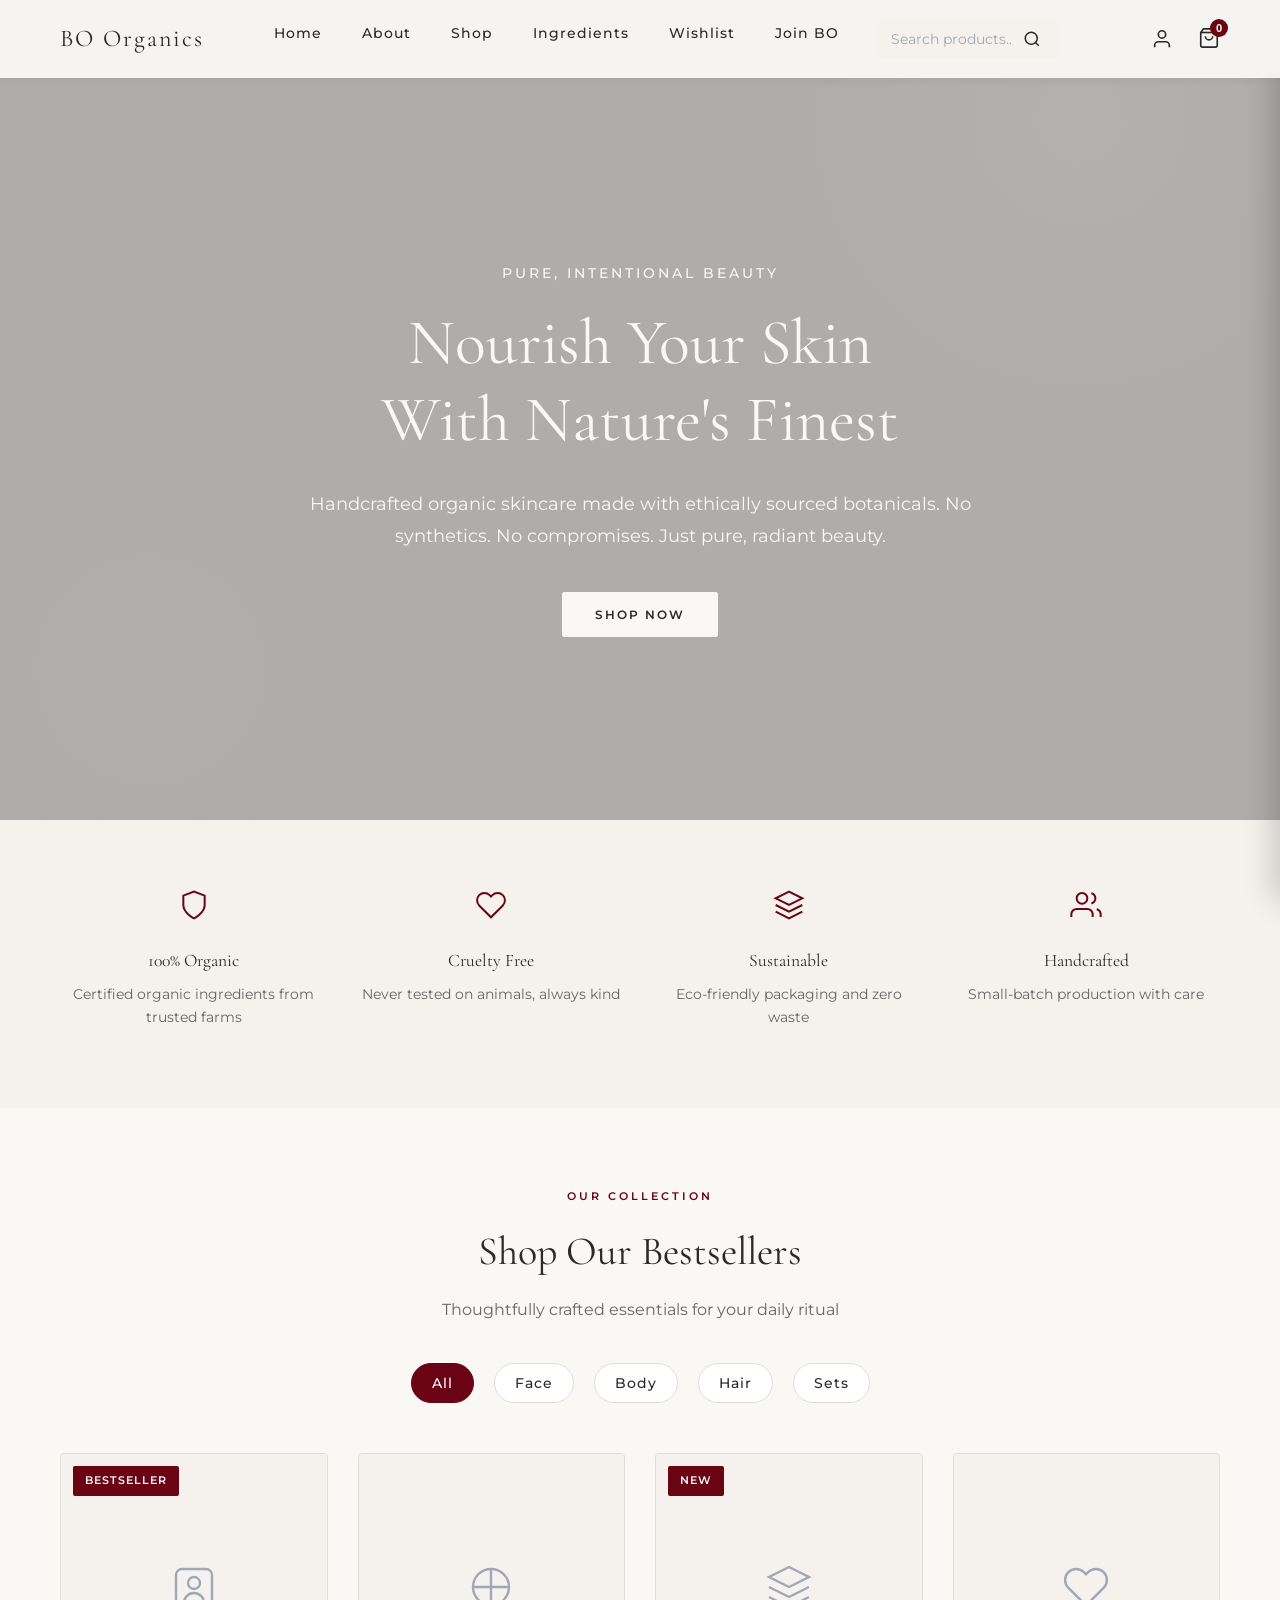
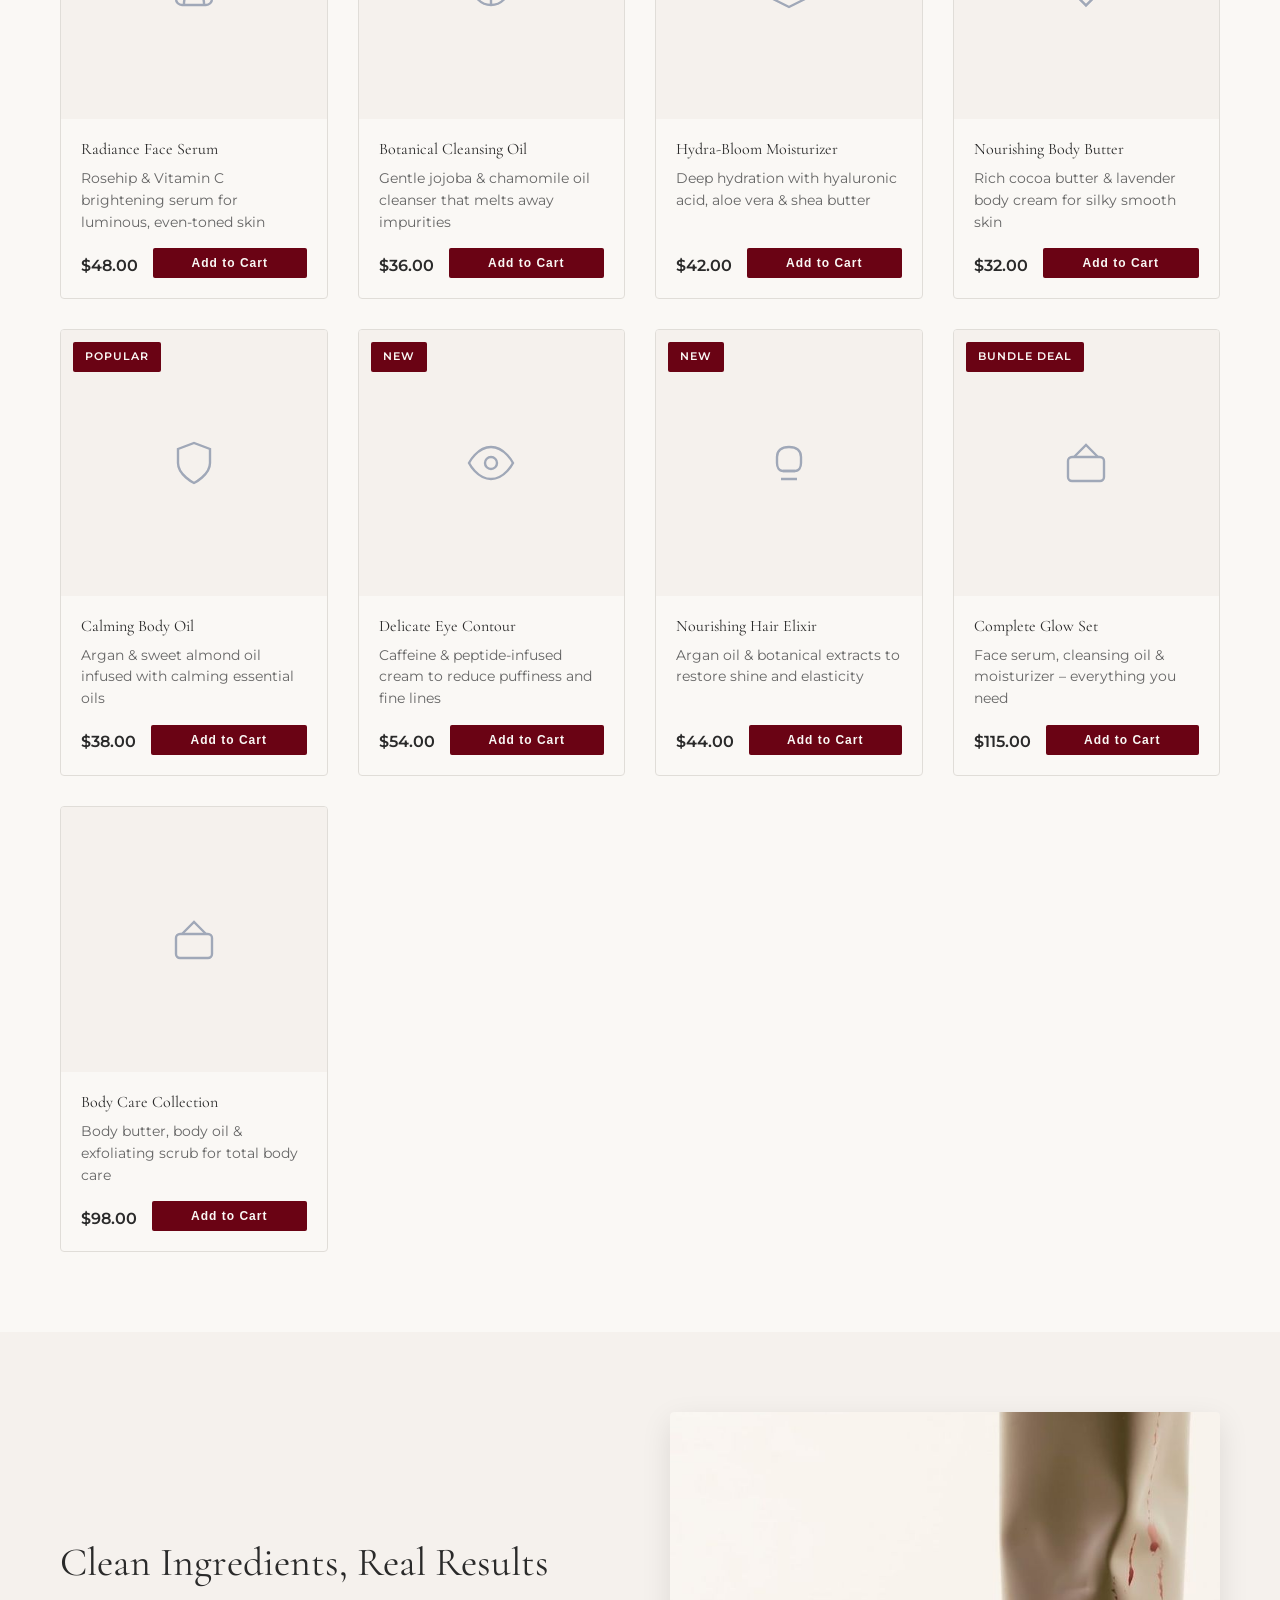
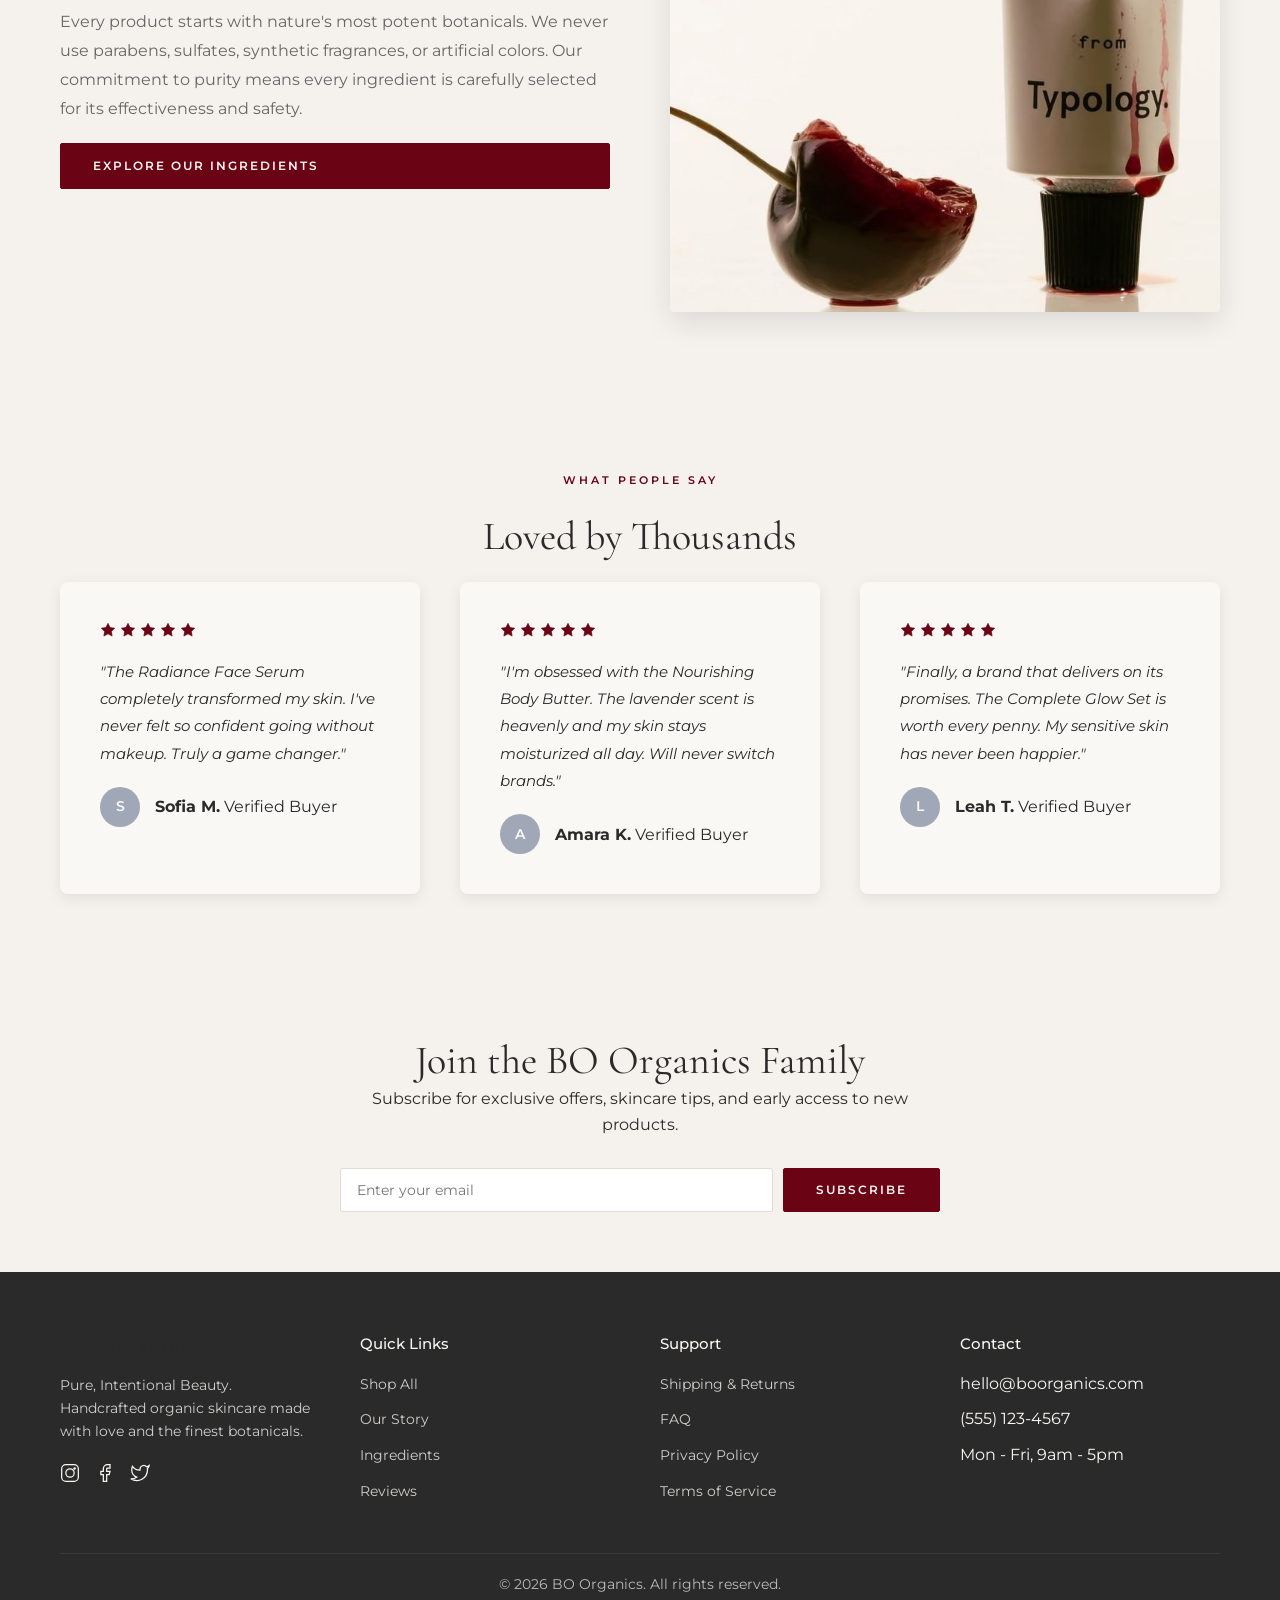
==== commit fa7c36a1: "Add files via upload" ====
--- a/index.html
+++ b/index.html
@@ -21,7 +21,17 @@
       <ul class="nav-links" id="navLinks">
         <li><a href="#/">Home</a></li>
         <li><a href="#/about">About</a></li>
-        <li><a href="#/shop">Shop</a></li>
+        <li class="nav-shop-dropdown">
+          <a href="#/shop">Shop</a>
+          <div class="nav-dropdown-menu">
+            <a href="#/shop" class="nav-dropdown-item" data-filter="all">All Products</a>
+            <a href="#/shop" class="nav-dropdown-item" data-filter="face">Face Care</a>
+            <a href="#/shop" class="nav-dropdown-item" data-filter="body">Body Care</a>
+            <a href="#/shop" class="nav-dropdown-item" data-filter="eyes">Eye Care</a>
+            <a href="#/shop" class="nav-dropdown-item" data-filter="hair">Hair Care</a>
+            <a href="#/shop" class="nav-dropdown-item" data-filter="sets">Sets & Bundles</a>
+          </div>
+        </li>
         <li><a href="#/ingredients">Ingredients</a></li>
         <li><a href="#/wishlist">Wishlist</a></li>
         <li><a href="#/joinbo">Join BO</a></li>
--- a/styles.css
+++ b/styles.css
@@ -37,11 +37,116 @@
   padding-top: 80px;
 }
 
+/* ===== NAVIGATION SHOP DROPDOWN ===== */
+
+.nav-shop-dropdown {
+  position: relative;
+}
+
+.nav-dropdown-menu {
+  position: absolute;
+  top: 100%;
+  left: 0;
+  background: white;
+  border: 1px solid var(--border);
+  border-radius: 8px;
+  box-shadow: 0 4px 12px rgba(0, 0, 0, 0.1);
+  display: flex;
+  flex-direction: row;
+  gap: 0;
+  opacity: 0;
+  visibility: hidden;
+  transform: translateY(-10px);
+  transition: all 0.3s ease;
+  z-index: 1000;
+  margin-top: 8px;
+  white-space: nowrap;
+  overflow: hidden;
+}
+
+.nav-shop-dropdown:hover .nav-dropdown-menu {
+  opacity: 1;
+  visibility: visible;
+  transform: translateY(0);
+}
+
+.nav-dropdown-item {
+  display: block;
+  padding: 12px 16px;
+  color: var(--text);
+  text-decoration: none;
+  transition: all 0.2s ease;
+  font-size: 0.9rem;
+  border-right: 1px solid var(--border);
+  flex-shrink: 0;
+}
+
+.nav-dropdown-item:last-child {
+  border-right: none;
+}
+
+.nav-dropdown-item:hover {
+  background: var(--bg-light);
+  color: var(--burgundy);
+}
+
+/* ===== SHOP DROPDOWN STYLES ===== */
+
+.shop-dropdown-group {
+  position: relative;
+  display: inline-block;
+}
+
+.shop-dropdown-menu {
+  position: absolute;
+  top: 100%;
+  left: 0;
+  background: white;
+  border: 1px solid var(--border);
+  border-radius: 8px;
+  box-shadow: 0 4px 12px rgba(0, 0, 0, 0.1);
+  min-width: 180px;
+  opacity: 0;
+  visibility: hidden;
+  transform: translateY(-10px);
+  transition: all 0.3s ease;
+  z-index: 1000;
+  margin-top: 8px;
+  overflow: hidden;
+}
+
+.shop-dropdown-group:hover .shop-dropdown-menu {
+  opacity: 1;
+  visibility: visible;
+  transform: translateY(0);
+}
+
+.shop-dropdown-item {
+  display: block;
+  padding: 12px 16px;
+  color: var(--text);
+  text-decoration: none;
+  transition: all 0.2s ease;
+  font-size: 0.9rem;
+  border-bottom: 1px solid var(--border);
+}
+
+.shop-dropdown-item:last-child {
+  border-bottom: none;
+}
+
+.shop-dropdown-item:hover {
+  background: var(--bg-light);
+  color: var(--burgundy);
+  padding-left: 20px;
+}
+
 /* Add padding to non-hero pages */
 #app .shop-page,
 #app .about-page,
 #app .ingredients-page,
 #app .wishlist-page,
+#app .search-page,
 #app .joinbo-page,
 #app .login-container {
   margin-top: 0;
@@ -363,7 +468,7 @@
   justify-content: center;
   position: relative;
   background: url('Images/cover-image.jpg') center 18% / cover no-repeat;
-  overflow: hidden;
+  overflow: visible;
   margin-top: 60px;
 }
 
@@ -603,8 +708,8 @@
 
 .product-badge {
   position: absolute;
-  top: 15px;
-  right: 15px;
+  top: 12px;
+  left: 12px;
   background: var(--burgundy);
   color: var(--cream);
   padding: 6px 12px;
@@ -900,6 +1005,7 @@
   display: flex;
   align-items: center;
   justify-content: center;
+  margin-top: 30px;
 }
 
 .ingredients-image-placeholder {
@@ -2561,10 +2667,7 @@
   transform: scale(1.1);
 }
 
-/* Animate badges */
-.product-badge {
-  animation: rotate-badge 3s ease-in-out infinite;
-}
+/* Badges styling - animation removed */
 
 .add-to-cart {
   transition: background 0.3s, color 0.3s, transform 0.2s cubic-bezier(0.16, 1, 0.3, 1);
@@ -3283,6 +3386,7 @@
   transition: all 0.3s ease;
   display: flex;
   flex-direction: column;
+  cursor: pointer;
 }
 
 .wishlist-item:hover {
@@ -3417,3 +3521,850 @@
     align-self: flex-start;
   }
 }
+
+/* ===== SEARCH RESULTS STYLES ===== */
+
+.search-page {
+  padding: 100px 0 80px 0;
+  background: var(--cream);
+  min-height: calc(100vh - 180px);
+}
+
+.search-header {
+  margin-bottom: 50px;
+  position: relative;
+}
+
+.search-header .back-link {
+  display: inline-block;
+  margin-bottom: 20px;
+  color: var(--burgundy);
+  text-decoration: none;
+  font-size: 0.95rem;
+  transition: all 0.3s ease;
+}
+
+.search-header .back-link:hover {
+  transform: translateX(-5px);
+}
+
+.search-header .section-title {
+  margin-bottom: 10px;
+}
+
+.search-term {
+  font-size: 1.1rem;
+  color: var(--text-light);
+  margin-bottom: 8px;
+}
+
+.search-term strong {
+  color: var(--burgundy);
+  font-weight: 600;
+}
+
+.results-count {
+  font-size: 0.95rem;
+  color: var(--text-light);
+  margin-bottom: 30px;
+}
+
+.search-filters {
+  margin-bottom: 40px;
+}
+
+.search-filters .filter-section {
+  padding: 20px;
+  background: white;
+  border: 1px solid var(--border);
+  border-radius: 8px;
+}
+
+.search-filters .filter-title {
+  font-size: 0.95rem;
+  font-weight: 600;
+  text-transform: uppercase;
+  letter-spacing: 1px;
+  color: var(--text);
+  margin-bottom: 15px;
+}
+
+.search-filters .filter-buttons {
+  display: flex;
+  flex-wrap: wrap;
+  gap: 10px;
+}
+
+.search-filter-btn {
+  padding: 8px 16px;
+  border: 1px solid var(--border);
+  background: white;
+  color: var(--text);
+  border-radius: 20px;
+  cursor: pointer;
+  transition: all 0.3s ease;
+  font-size: 0.9rem;
+}
+
+.search-filter-btn:hover {
+  border-color: var(--burgundy);
+  color: var(--burgundy);
+}
+
+.search-filter-btn.active {
+  background: var(--burgundy);
+  color: white;
+  border-color: var(--burgundy);
+}
+
+.search-results-grid {
+  display: grid;
+  grid-template-columns: repeat(auto-fill, minmax(280px, 1fr));
+  gap: 30px;
+  margin-bottom: 60px;
+}
+
+.search-result-card {
+  background: white;
+  border: 1px solid var(--border);
+  border-radius: 8px;
+  overflow: hidden;
+  transition: all 0.3s ease;
+}
+
+.search-result-card:hover {
+  border-color: var(--burgundy);
+  box-shadow: 0 4px 12px rgba(0, 0, 0, 0.08);
+}
+
+.search-empty {
+  display: flex;
+  align-items: center;
+  justify-content: center;
+  min-height: 400px;
+  margin: 40px 0;
+}
+
+.search-empty .empty-state {
+  text-align: center;
+  max-width: 500px;
+}
+
+.search-empty svg {
+  color: var(--text-light);
+  margin-bottom: 20px;
+  opacity: 0.5;
+}
+
+.search-empty h2 {
+  font-family: 'Cormorant Garamond', serif;
+  font-size: 2rem;
+  color: var(--text);
+  margin-bottom: 15px;
+  font-weight: 400;
+}
+
+.search-empty p {
+  color: var(--text-light);
+  margin-bottom: 15px;
+  font-size: 1rem;
+}
+
+.search-empty .suggestions {
+  margin-bottom: 30px !important;
+  font-size: 0.95rem;
+}
+
+.search-empty .btn {
+  display: inline-block;
+}
+
+/* Responsive Search Results */
+@media (max-width: 1024px) {
+  .search-results-grid {
+    grid-template-columns: repeat(auto-fill, minmax(250px, 1fr));
+    gap: 25px;
+  }
+
+  .search-filters .filter-buttons {
+    gap: 8px;
+  }
+
+  .search-filter-btn {
+    padding: 7px 14px;
+    font-size: 0.85rem;
+  }
+}
+
+@media (max-width: 768px) {
+  .search-page {
+    padding: 60px 0;
+  }
+
+  .search-header {
+    margin-bottom: 40px;
+  }
+
+  .search-header .section-title {
+    font-size: 2rem;
+  }
+
+  .search-results-grid {
+    grid-template-columns: repeat(auto-fill, minmax(200px, 1fr));
+    gap: 20px;
+  }
+
+  .search-filters .filter-buttons {
+    flex-wrap: wrap;
+    gap: 8px;
+  }
+
+  .search-filter-btn {
+    padding: 6px 12px;
+    font-size: 0.8rem;
+  }
+}
+
+@media (max-width: 480px) {
+  .search-results-grid {
+    grid-template-columns: 1fr;
+  }
+
+  .search-header .section-title {
+    font-size: 1.5rem;
+  }
+
+  .search-term {
+    font-size: 1rem;
+  }
+
+  .search-filters .filter-buttons {
+    gap: 6px;
+  }
+
+  .search-filter-btn {
+    padding: 6px 10px;
+    font-size: 0.75rem;
+  }
+}
+
+/* ===== IMAGE GALLERY STYLES ===== */
+
+.product-gallery {
+  position: relative;
+}
+
+.gallery-main {
+  position: relative;
+  width: 100%;
+  aspect-ratio: 1;
+  background: var(--bg-light);
+  border-radius: 8px;
+  overflow: hidden;
+  display: flex;
+  align-items: center;
+  justify-content: center;
+  margin-bottom: 20px;
+}
+
+.gallery-main-image {
+  width: 100%;
+  height: 100%;
+  object-fit: cover;
+  display: block;
+}
+
+.gallery-main-image.loading {
+  opacity: 0.5;
+}
+
+.product-image-placeholder-large {
+  display: flex;
+  align-items: center;
+  justify-content: center;
+  color: var(--text-light);
+  width: 100%;
+  height: 100%;
+}
+
+.gallery-controls {
+  position: absolute;
+  top: 50%;
+  left: 0;
+  right: 0;
+  transform: translateY(-50%);
+  display: flex;
+  justify-content: space-between;
+  padding: 0 15px;
+  z-index: 5;
+  pointer-events: none;
+}
+
+.gallery-prev,
+.gallery-next {
+  width: 44px;
+  height: 44px;
+  background: rgba(255, 255, 255, 0.9);
+  border: 1px solid var(--border);
+  border-radius: 50%;
+  display: flex;
+  align-items: center;
+  justify-content: center;
+  cursor: pointer;
+  transition: all 0.3s ease;
+  color: var(--text);
+  font-size: 1.5rem;
+  pointer-events: all;
+  font-weight: 300;
+  line-height: 1;
+}
+
+.gallery-prev:hover,
+.gallery-next:hover {
+  background: white;
+  border-color: var(--burgundy);
+  color: var(--burgundy);
+  box-shadow: 0 2px 8px rgba(0, 0, 0, 0.1);
+}
+
+.gallery-prev:active,
+.gallery-next:active {
+  transform: scale(0.95);
+}
+
+/* Gallery Thumbnails */
+.gallery-thumbnails {
+  display: flex;
+  gap: 12px;
+  overflow-x: auto;
+  padding: 0;
+  scroll-behavior: smooth;
+}
+
+.gallery-thumbnails::-webkit-scrollbar {
+  height: 6px;
+}
+
+.gallery-thumbnails::-webkit-scrollbar-track {
+  background: var(--bg-light);
+  border-radius: 3px;
+}
+
+.gallery-thumbnails::-webkit-scrollbar-thumb {
+  background: var(--border);
+  border-radius: 3px;
+}
+
+.gallery-thumbnails::-webkit-scrollbar-thumb:hover {
+  background: var(--text-light);
+}
+
+.gallery-thumbnail {
+  width: 80px;
+  height: 80px;
+  flex-shrink: 0;
+  background: var(--bg-light);
+  border: 2px solid transparent;
+  border-radius: 6px;
+  overflow: hidden;
+  display: flex;
+  align-items: center;
+  justify-content: center;
+  transition: all 0.3s ease;
+  position: relative;
+}
+
+.gallery-thumbnail img {
+  width: 100%;
+  height: 100%;
+  object-fit: cover;
+  display: block;
+}
+
+.product-image-placeholder-small {
+  width: 100%;
+  height: 100%;
+  display: flex;
+  align-items: center;
+  justify-content: center;
+  color: var(--text-light);
+}
+
+.gallery-thumbnail:hover {
+  border-color: var(--text-light);
+  cursor: pointer;
+}
+
+.gallery-thumbnail.active {
+  border-color: var(--burgundy);
+  box-shadow: inset 0 0 0 1px var(--burgundy);
+}
+
+/* Responsive Gallery */
+@media (max-width: 768px) {
+  .gallery-controls {
+    padding: 0 10px;
+  }
+
+  .gallery-prev,
+  .gallery-next {
+    width: 36px;
+    height: 36px;
+    font-size: 1.2rem;
+  }
+
+  .gallery-thumbnail {
+    width: 70px;
+    height: 70px;
+  }
+
+  .gallery-thumbnails {
+    gap: 10px;
+  }
+}
+
+@media (max-width: 480px) {
+  .gallery-main {
+    aspect-ratio: 1;
+    margin-bottom: 15px;
+  }
+
+  .gallery-controls {
+    padding: 0 8px;
+  }
+
+  .gallery-prev,
+  .gallery-next {
+    width: 32px;
+    height: 32px;
+    font-size: 1rem;
+  }
+
+  .gallery-thumbnail {
+    width: 60px;
+    height: 60px;
+  }
+
+  .gallery-thumbnails {
+    gap: 8px;
+  }
+
+  .product-image-placeholder-large svg {
+    width: 80px;
+    height: 80px;
+  }
+}
+
+/* ===== RELATED PRODUCTS STYLES ===== */
+
+.related-products-section {
+  padding: 80px 0;
+  background: white;
+  border-top: 1px solid var(--border);
+  margin-top: 60px;
+}
+
+.related-products-section .section-label {
+  font-size: 0.85rem;
+  font-weight: 600;
+  text-transform: uppercase;
+  letter-spacing: 1px;
+  color: var(--text-light);
+  margin-bottom: 10px;
+}
+
+.related-products-section .section-title {
+  font-family: 'Cormorant Garamond', serif;
+  font-size: 2.5rem;
+  color: var(--text);
+  margin-bottom: 50px;
+  font-weight: 400;
+}
+
+.related-products-grid {
+  display: grid;
+  grid-template-columns: repeat(auto-fit, minmax(240px, 1fr));
+  gap: 30px;
+  margin-bottom: 0;
+}
+
+.related-product-card {
+  background: var(--cream);
+  border: 1px solid var(--border);
+  border-radius: 8px;
+  overflow: hidden;
+  transition: all 0.3s ease;
+  display: flex;
+  flex-direction: column;
+  position: relative;
+}
+
+.related-product-card:hover {
+  border-color: var(--burgundy);
+  box-shadow: 0 4px 12px rgba(0, 0, 0, 0.08);
+}
+
+.related-product-image {
+  width: 100%;
+  aspect-ratio: 1;
+  background: var(--bg-light);
+  display: flex;
+  align-items: center;
+  justify-content: center;
+  overflow: hidden;
+  position: relative;
+}
+
+.related-product-image img {
+  width: 100%;
+  height: 100%;
+  object-fit: cover;
+  display: block;
+}
+
+.related-product-image .product-image-placeholder {
+  width: 100%;
+  height: 100%;
+  display: flex;
+  align-items: center;
+  justify-content: center;
+  color: var(--text-light);
+}
+
+.related-product-info {
+  padding: 20px;
+  display: flex;
+  flex-direction: column;
+  flex: 1;
+}
+
+.related-product-name {
+  font-family: 'Cormorant Garamond', serif;
+  font-size: 1.2rem;
+  color: var(--text);
+  margin-bottom: 5px;
+  font-weight: 400;
+}
+
+.related-product-category {
+  font-size: 0.75rem;
+  color: var(--text-light);
+  text-transform: uppercase;
+  letter-spacing: 1px;
+  margin-bottom: 10px;
+}
+
+.related-product-price {
+  font-family: 'Cormorant Garamond', serif;
+  font-size: 1.4rem;
+  color: var(--burgundy);
+  font-weight: 600;
+  margin-bottom: 15px;
+}
+
+.btn-sm {
+  padding: 8px 16px;
+  font-size: 0.85rem;
+  font-weight: 500;
+  border-radius: 4px;
+}
+
+.no-related {
+  grid-column: 1 / -1;
+  text-align: center;
+  color: var(--text-light);
+  padding: 40px 20px;
+  font-size: 1rem;
+}
+
+/* Responsive Related Products */
+@media (max-width: 1024px) {
+  .related-products-grid {
+    grid-template-columns: repeat(auto-fit, minmax(200px, 1fr));
+    gap: 25px;
+  }
+
+  .related-products-section .section-title {
+    font-size: 2rem;
+  }
+}
+
+@media (max-width: 768px) {
+  .related-products-section {
+    padding: 60px 0;
+    margin-top: 40px;
+  }
+
+  .related-products-grid {
+    grid-template-columns: repeat(2, 1fr);
+    gap: 20px;
+  }
+
+  .related-product-name {
+    font-size: 1.1rem;
+  }
+
+  .related-product-price {
+    font-size: 1.2rem;
+  }
+
+  .related-products-section .section-title {
+    font-size: 1.8rem;
+    margin-bottom: 30px;
+  }
+}
+
+@media (max-width: 480px) {
+  .related-products-section {
+    padding: 40px 0;
+    margin-top: 30px;
+  }
+
+  .related-products-grid {
+    grid-template-columns: 1fr;
+    gap: 15px;
+  }
+
+  .related-product-name {
+    font-size: 1rem;
+  }
+
+  .related-product-price {
+    font-size: 1.1rem;
+  }
+
+  .related-products-section .section-title {
+    font-size: 1.5rem;
+    margin-bottom: 25px;
+  }
+
+  .btn-sm {
+    padding: 6px 12px;
+    font-size: 0.8rem;
+  }
+}
+
+/* ===== SORT & FILTER CONTROLS STYLES ===== */
+
+.shop-controls {
+  display: flex;
+  justify-content: space-between;
+  align-items: flex-end;
+  gap: 15px;
+  margin-bottom: 40px;
+  flex-wrap: wrap;
+  background: var(--bg-light);
+  padding: 25px;
+  border-radius: 8px;
+}
+
+.shop-filters {
+  flex: 1;
+}
+
+.filter-section {
+  padding: 0;
+  background: transparent;
+  border: none;
+}
+
+.filter-title {
+  font-size: 0.9rem;
+  font-weight: 600;
+  text-transform: uppercase;
+  letter-spacing: 1px;
+  color: var(--text);
+  margin-bottom: 15px;
+  display: block;
+}
+
+.filter-buttons {
+  display: flex;
+  flex-wrap: nowrap;
+  gap: 15px;
+  overflow-x: auto;
+  scroll-behavior: smooth;
+  -webkit-overflow-scrolling: touch;
+}
+
+.filter-buttons::-webkit-scrollbar {
+  height: 4px;
+}
+
+.filter-buttons::-webkit-scrollbar-track {
+  background: transparent;
+}
+
+.filter-buttons::-webkit-scrollbar-thumb {
+  background: var(--border);
+  border-radius: 2px;
+}
+
+.filter-buttons::-webkit-scrollbar-thumb:hover {
+  background: var(--text-light);
+}
+
+.filter-btn {
+  padding: 10px 20px;
+  border: 1px solid var(--border);
+  background: white;
+  color: var(--text);
+  border-radius: 20px;
+  cursor: pointer;
+  transition: all 0.3s ease;
+  font-size: 0.9rem;
+  font-weight: 500;
+  white-space: nowrap;
+}
+
+.filter-btn:hover {
+  border-color: var(--burgundy);
+  color: var(--burgundy);
+  background: rgba(106, 3, 20, 0.05);
+}
+
+.filter-btn.active {
+  background: var(--burgundy);
+  color: white;
+  border-color: var(--burgundy);
+}
+
+/* Sort Section */
+.sort-section {
+  display: flex;
+  align-items: center;
+  gap: 12px;
+}
+
+.sort-label {
+  font-size: 0.9rem;
+  font-weight: 600;
+  color: var(--text);
+  white-space: nowrap;
+}
+
+.sort-dropdown {
+  padding: 10px 14px;
+  border: 1px solid var(--border);
+  background: white;
+  color: var(--text);
+  border-radius: 4px;
+  cursor: pointer;
+  font-size: 0.9rem;
+  font-family: 'Montserrat', sans-serif;
+  transition: all 0.3s ease;
+  min-width: 180px;
+  appearance: none;
+  background-image: url("data:image/svg+xml;charset=UTF-8,%3csvg xmlns='http://www.w3.org/2000/svg' viewBox='0 0 24 24' fill='none' stroke='currentColor' stroke-width='2' stroke-linecap='round' stroke-linejoin='round'%3e%3cpolyline points='6 9 12 15 18 9'%3e%3c/polyline%3e%3c/svg%3e");
+  background-repeat: no-repeat;
+  background-position: right 8px center;
+  background-size: 20px;
+  padding-right: 32px;
+}
+
+.sort-dropdown:hover {
+  border-color: var(--burgundy);
+  box-shadow: 0 2px 6px rgba(106, 3, 20, 0.1);
+}
+
+.sort-dropdown:focus {
+  outline: none;
+  border-color: var(--burgundy);
+  box-shadow: 0 0 0 3px rgba(106, 3, 20, 0.1);
+}
+
+.sort-dropdown option {
+  padding: 8px;
+  background: white;
+  color: var(--text);
+}
+
+/* Responsive Sort & Filter Controls */
+@media (max-width: 1024px) {
+  .shop-controls {
+    gap: 12px;
+    margin-bottom: 35px;
+    padding: 20px;
+  }
+
+  .filter-buttons {
+    gap: 12px;
+  }
+
+  .filter-btn {
+    padding: 9px 18px;
+    font-size: 0.85rem;
+  }
+
+  .sort-dropdown {
+    min-width: 160px;
+    padding: 8px 12px;
+    padding-right: 28px;
+    font-size: 0.85rem;
+  }
+}
+
+@media (max-width: 768px) {
+  .shop-controls {
+    flex-direction: column;
+    align-items: stretch;
+    gap: 15px;
+    margin-bottom: 30px;
+    padding: 20px;
+  }
+
+  .shop-filters {
+    min-width: 100%;
+  }
+
+  .filter-buttons {
+    gap: 10px;
+    flex-wrap: nowrap;
+    overflow-x: auto;
+  }
+
+  .filter-btn {
+    padding: 8px 16px;
+    font-size: 0.8rem;
+  }
+
+  .sort-section {
+    width: 100%;
+  }
+
+  .sort-dropdown {
+    width: 100%;
+    min-width: auto;
+    padding: 10px 12px;
+    padding-right: 28px;
+    font-size: 0.9rem;
+  }
+}
+
+@media (max-width: 480px) {
+  .shop-controls {
+    gap: 15px;
+    padding: 15px;
+  }
+
+  .filter-buttons {
+    gap: 8px;
+    flex-wrap: nowrap;
+    overflow-x: auto;
+  }
+
+  .filter-btn {
+    padding: 8px 14px;
+    font-size: 0.75rem;
+  }
+
+  .sort-label {
+    font-size: 0.85rem;
+  }
+
+  .sort-dropdown {
+    padding: 8px 10px;
+    padding-right: 24px;
+    font-size: 0.85rem;
+  }
+}
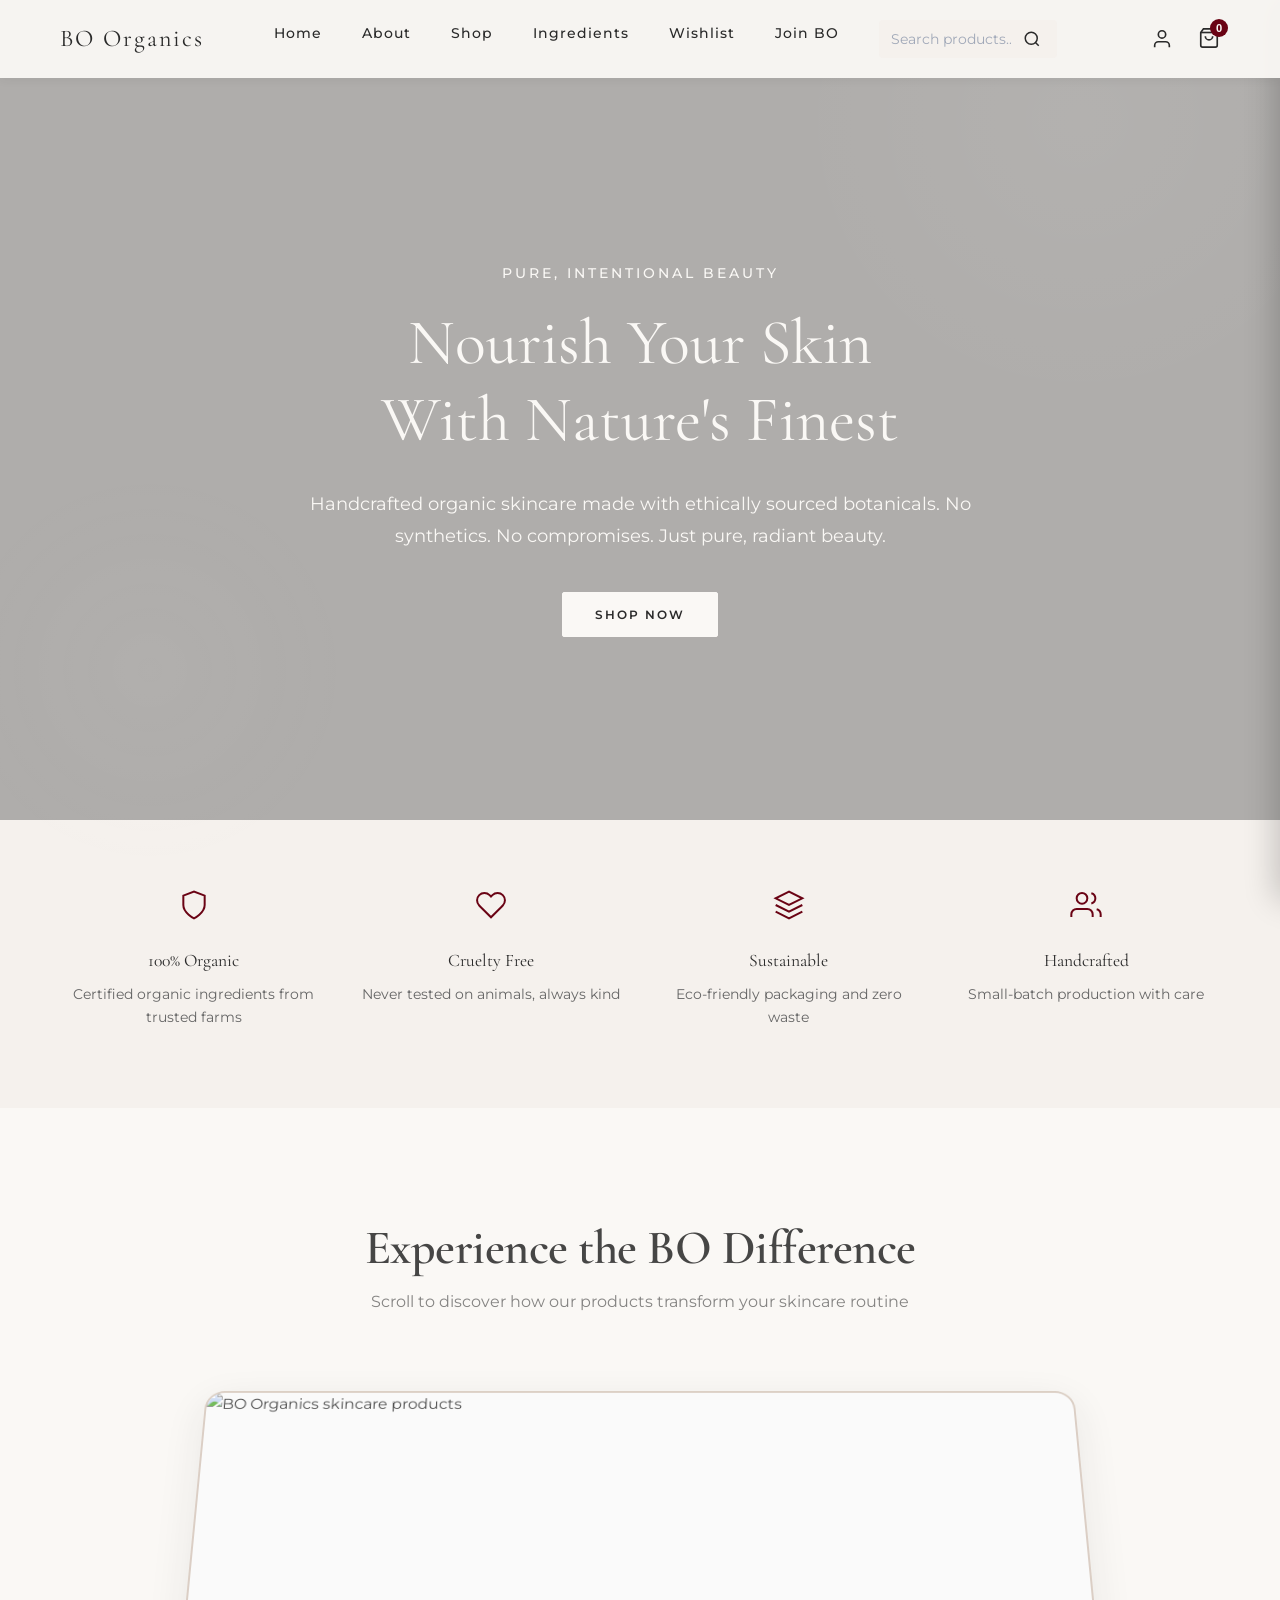
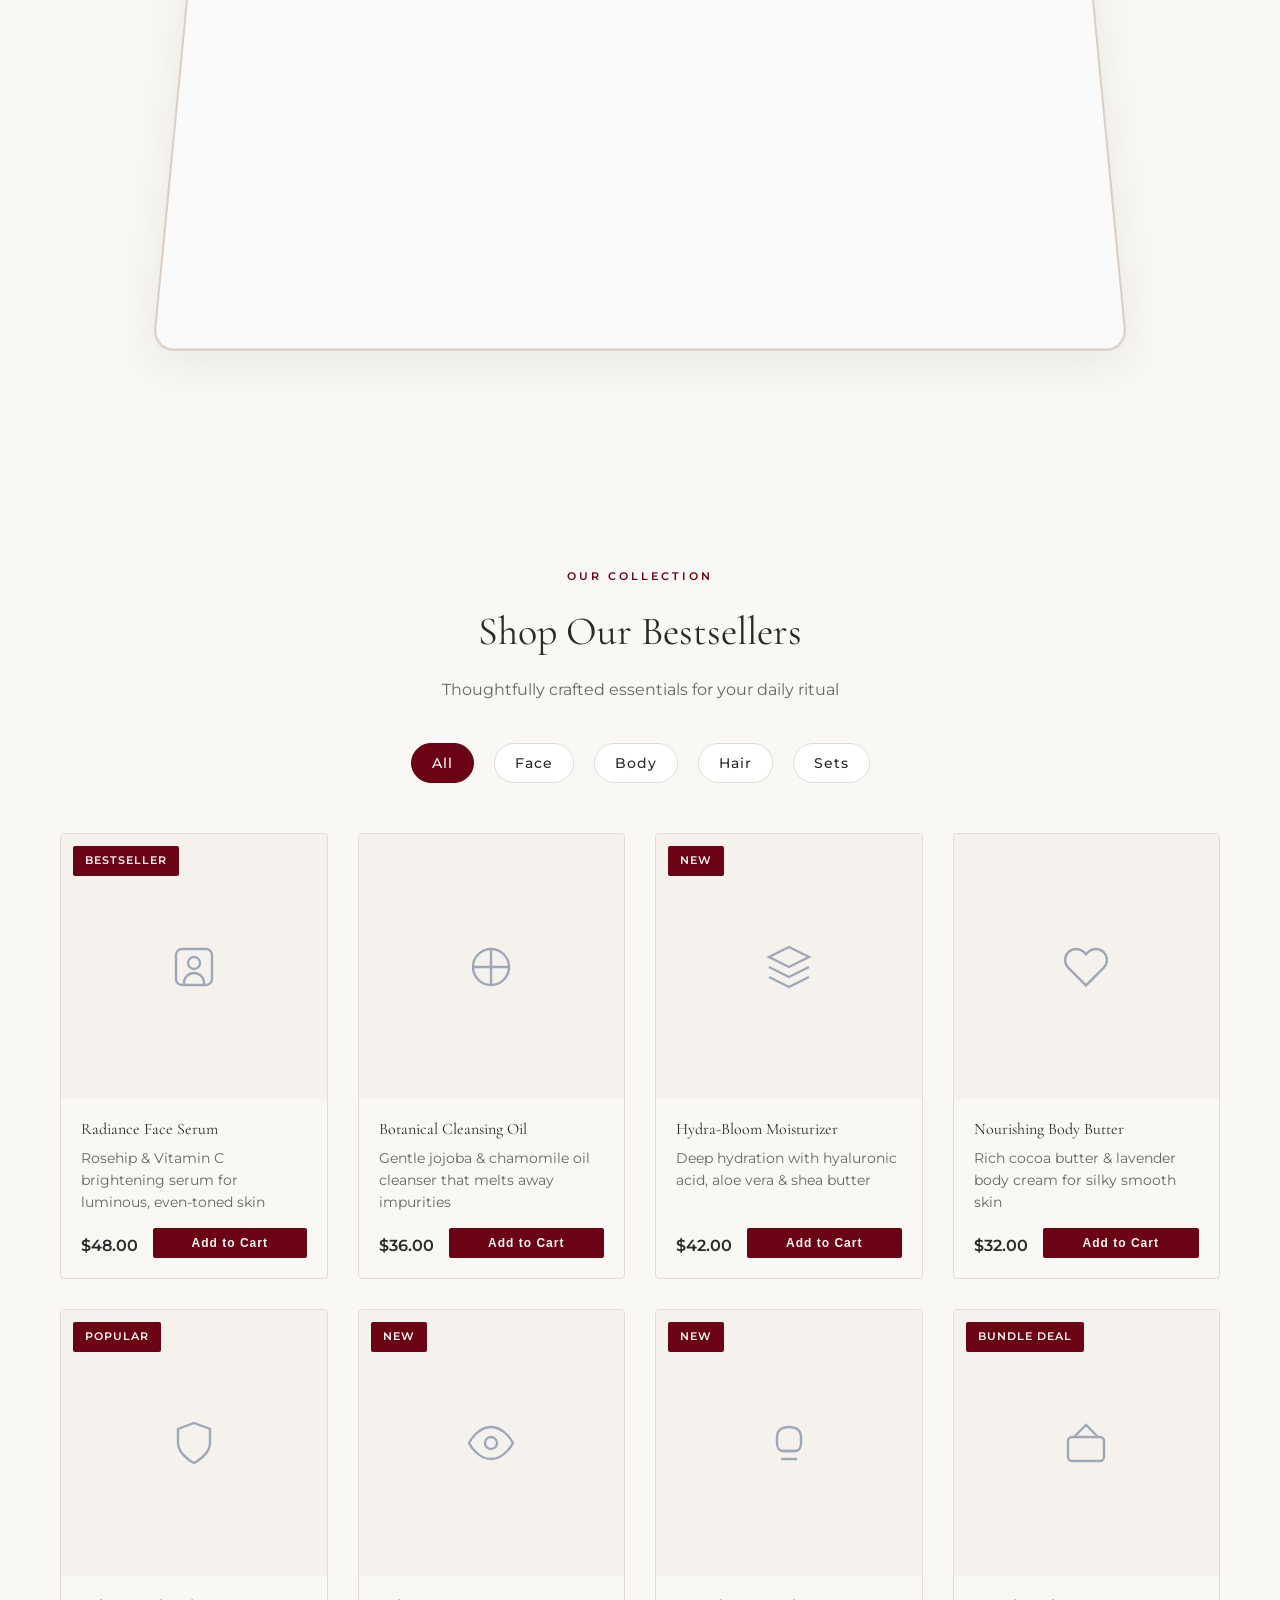
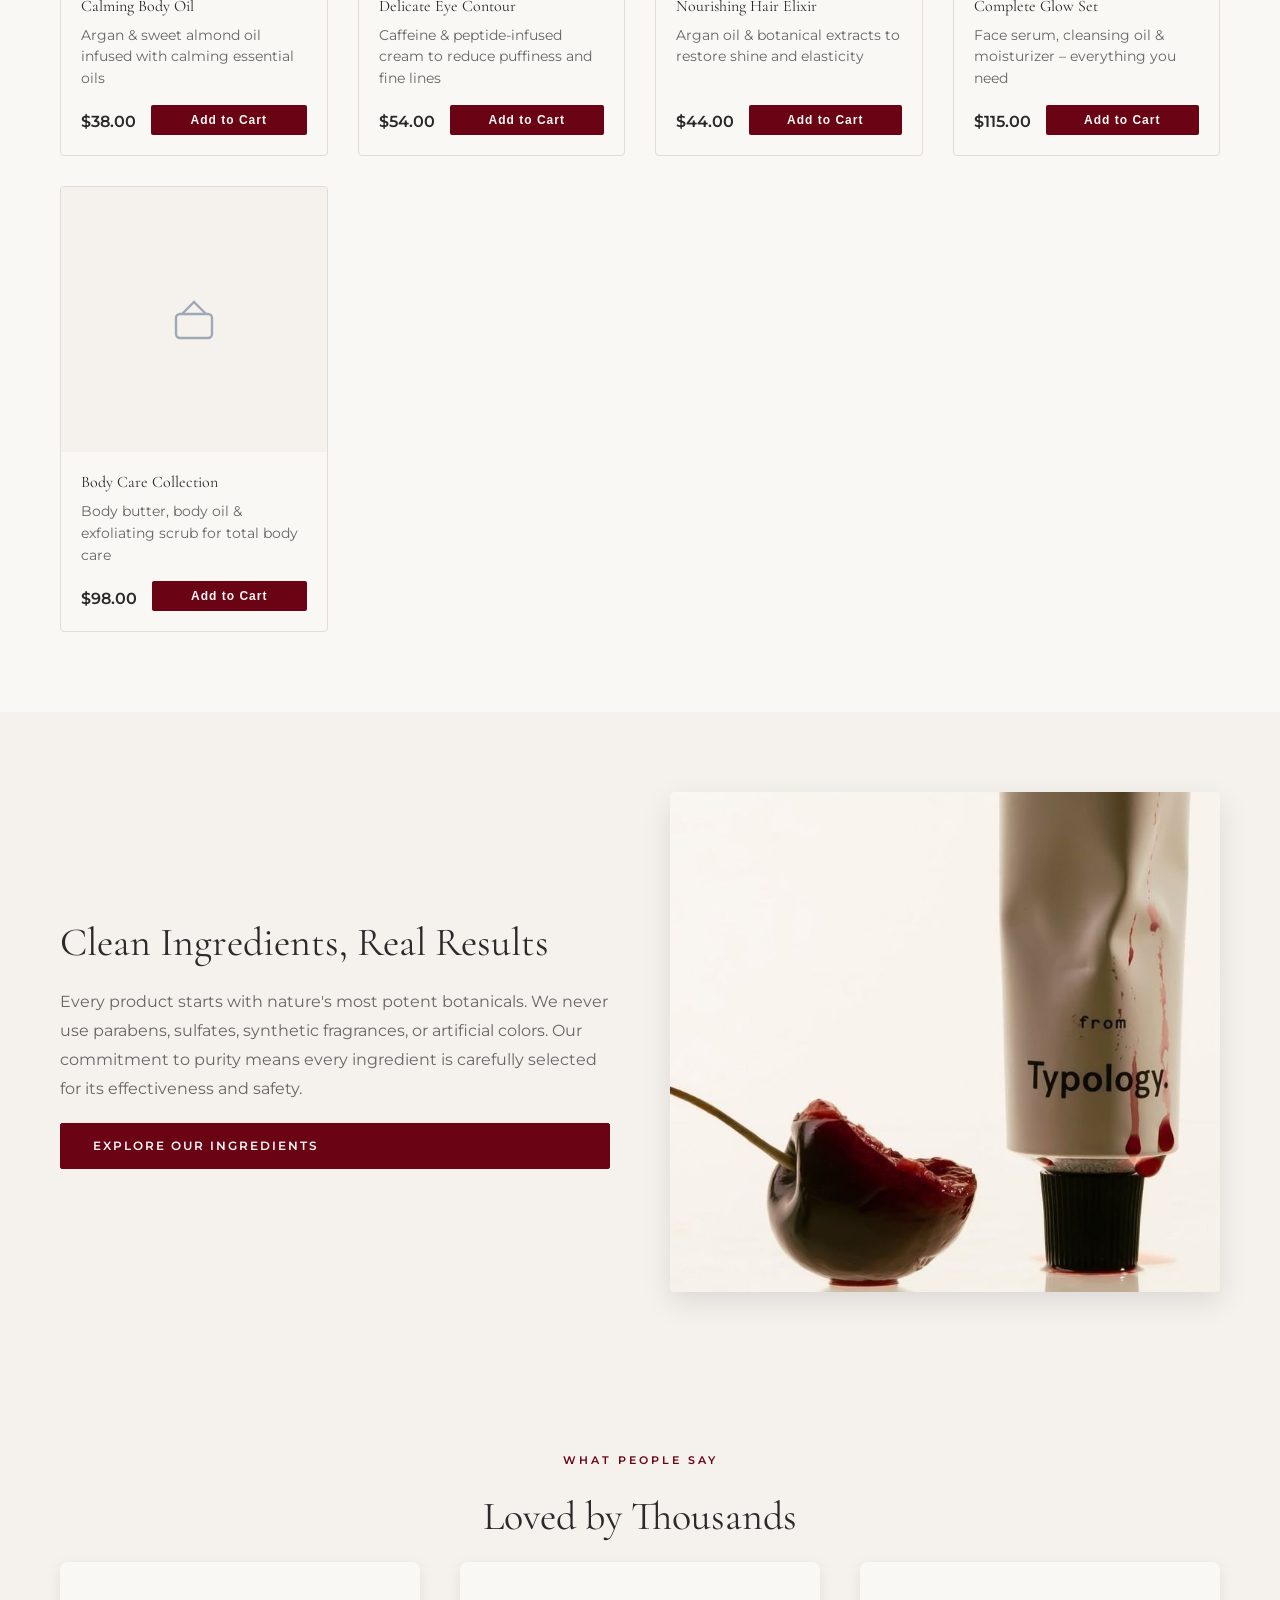
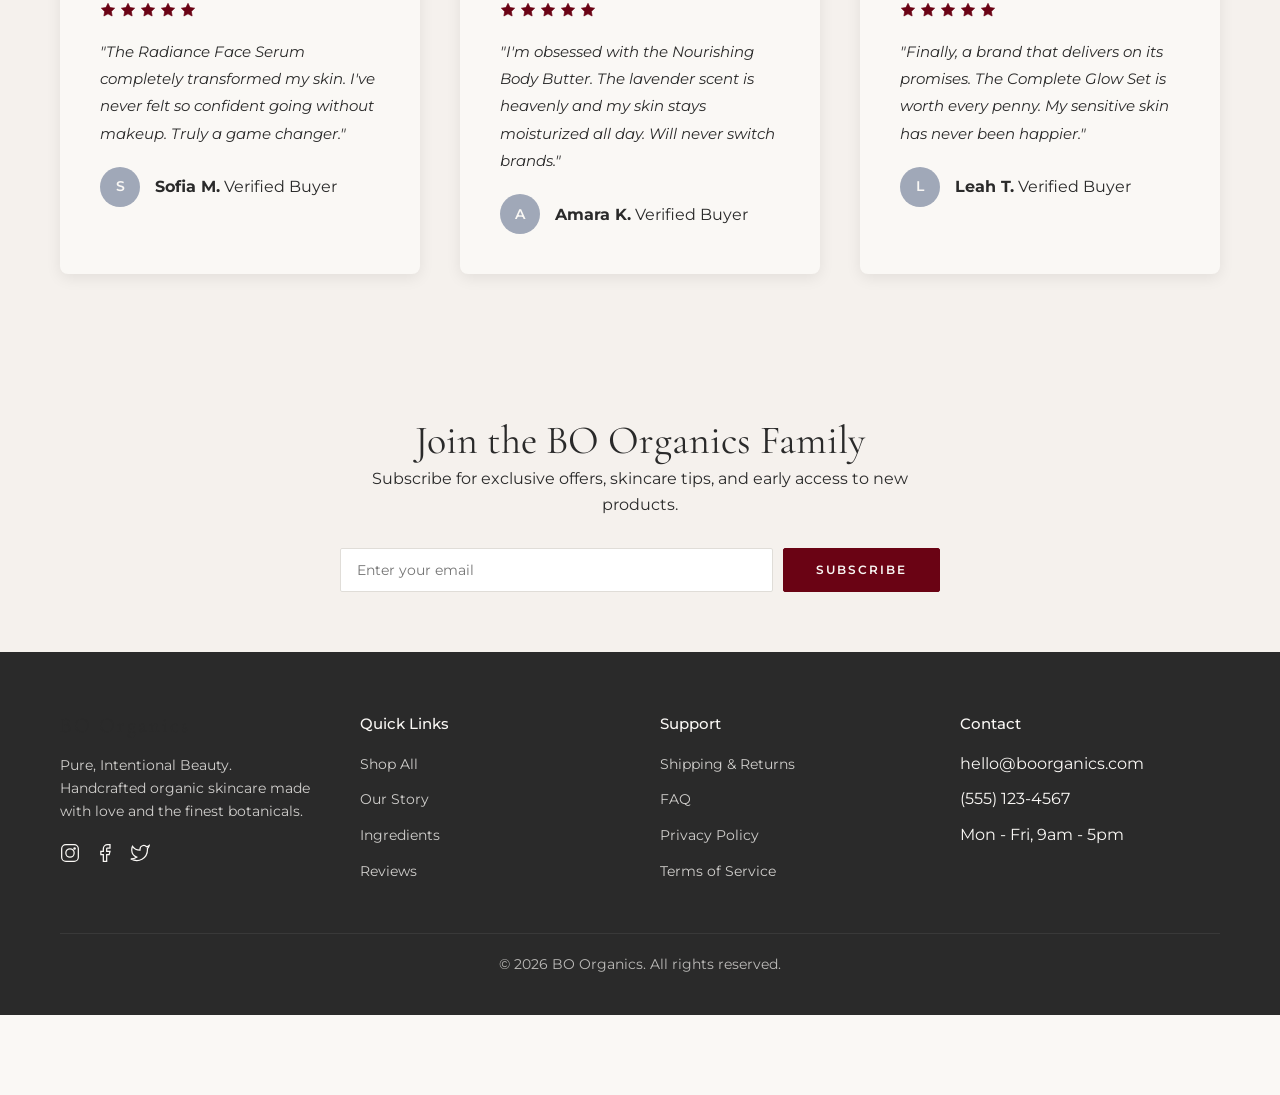
==== commit d91456ec: "Add files via upload" ====
--- a/index.html
+++ b/index.html
@@ -5,6 +5,7 @@
   <meta name="viewport" content="width=device-width, initial-scale=1.0">
   <title>BO Organics — Pure, Intentional Beauty</title>
   <link rel="stylesheet" href="styles.css">
+  <link rel="stylesheet" href="scroll-animation.css">
   <link href="https://fonts.googleapis.com/css2?family=Cormorant+Garamond:ital,wght@0,300;0,400;0,500;0,600;0,700;1,300;1,400&family=Montserrat:wght@300;400;500;600&display=swap" rel="stylesheet">
 </head>
 <body>
@@ -91,5 +92,6 @@
   <script src="product-detail-page.js"></script>
   <script src="pages.js?v=2"></script>
   <script src="script.js?v=2"></script>
+  <script src="scroll-animation.js"></script>
 </body>
 </html>
--- a/styles.css
+++ b/styles.css
@@ -45,23 +45,22 @@
 
 .nav-dropdown-menu {
   position: absolute;
-  top: 100%;
-  left: 0;
-  background: white;
-  border: 1px solid var(--border);
-  border-radius: 8px;
-  box-shadow: 0 4px 12px rgba(0, 0, 0, 0.1);
+  top: calc(100% + 0px);
+  left: -20px;
+  right: -20px;
+  background: var(--bg-light);
+  border-top: 1px solid var(--border);
+  box-shadow: 0 8px 20px rgba(0, 0, 0, 0.08);
   display: flex;
   flex-direction: row;
   gap: 0;
   opacity: 0;
   visibility: hidden;
-  transform: translateY(-10px);
+  transform: translateY(-15px);
   transition: all 0.3s ease;
   z-index: 1000;
-  margin-top: 8px;
-  white-space: nowrap;
-  overflow: hidden;
+  padding: 24px 40px;
+  overflow: visible;
 }
 
 .nav-shop-dropdown:hover .nav-dropdown-menu {
@@ -72,13 +71,14 @@
 
 .nav-dropdown-item {
   display: block;
-  padding: 12px 16px;
+  padding: 16px 24px;
   color: var(--text);
   text-decoration: none;
   transition: all 0.2s ease;
-  font-size: 0.9rem;
-  border-right: 1px solid var(--border);
+  font-size: 0.95rem;
+  border-right: none;
   flex-shrink: 0;
+  font-weight: 500;
 }
 
 .nav-dropdown-item:last-child {
@@ -86,7 +86,7 @@
 }
 
 .nav-dropdown-item:hover {
-  background: var(--bg-light);
+  background: var(--cream);
   color: var(--burgundy);
 }
 
--- a/scroll-animation.css
+++ b/scroll-animation.css
@@ -0,0 +1,114 @@
+/* ============================================
+   BO Organics — Scroll Animation Styles
+   ============================================ */
+
+.scroll-animation-wrapper {
+  width: 100%;
+  padding: 40px 20px;
+}
+
+.scroll-animation-container {
+  max-width: 1200px;
+  margin: 0 auto;
+  min-height: 100vh;
+  display: flex;
+  flex-direction: column;
+  justify-content: center;
+  align-items: center;
+  padding: 60px 20px;
+}
+
+/* Header/Title styling */
+.scroll-animation-header {
+  text-align: center;
+  margin-bottom: 80px;
+  opacity: 0.8;
+  transition: opacity 0.3s ease;
+}
+
+.scroll-animation-header h2 {
+  font-family: 'Cormorant Garamond', serif;
+  font-size: clamp(24px, 5vw, 48px);
+  font-weight: 600;
+  color: #1a1a1a;
+  letter-spacing: -0.5px;
+  line-height: 1.2;
+  margin: 0;
+}
+
+/* Card container with scroll effect */
+.scroll-animation-card {
+  width: 100%;
+  max-width: 900px;
+  aspect-ratio: 16 / 10;
+  border: 2px solid #d4c5b9;
+  border-radius: 20px;
+  overflow: hidden;
+  background: #fafafa;
+  box-shadow: 0 10px 40px rgba(0, 0, 0, 0.08);
+
+  /* Enable 3D transforms */
+  transform-style: preserve-3d;
+  will-change: transform;
+  transition: box-shadow 0.3s ease;
+}
+
+.scroll-animation-card:hover {
+  box-shadow: 0 20px 60px rgba(0, 0, 0, 0.12);
+}
+
+/* Image inside card */
+.scroll-animation-image {
+  width: 100%;
+  height: 100%;
+  object-fit: cover;
+  object-position: center;
+  display: block;
+}
+
+/* Responsive adjustments */
+@media (max-width: 768px) {
+  .scroll-animation-container {
+    min-height: auto;
+    padding: 40px 20px;
+  }
+
+  .scroll-animation-header {
+    margin-bottom: 60px;
+  }
+
+  .scroll-animation-header h2 {
+    font-size: 28px;
+  }
+
+  .scroll-animation-card {
+    aspect-ratio: 4 / 5;
+    border-radius: 16px;
+  }
+}
+
+@media (max-width: 480px) {
+  .scroll-animation-wrapper {
+    padding: 20px 12px;
+  }
+
+  .scroll-animation-container {
+    padding: 30px 12px;
+  }
+
+  .scroll-animation-card {
+    aspect-ratio: 1 / 1.2;
+    border-width: 1px;
+  }
+
+  .scroll-animation-header h2 {
+    font-size: 22px;
+  }
+}
+
+/* Animation smoothing */
+@media (prefers-reduced-motion: reduce) {
+  .scroll-animation-card {
+    will-change: auto;
+  }
+}
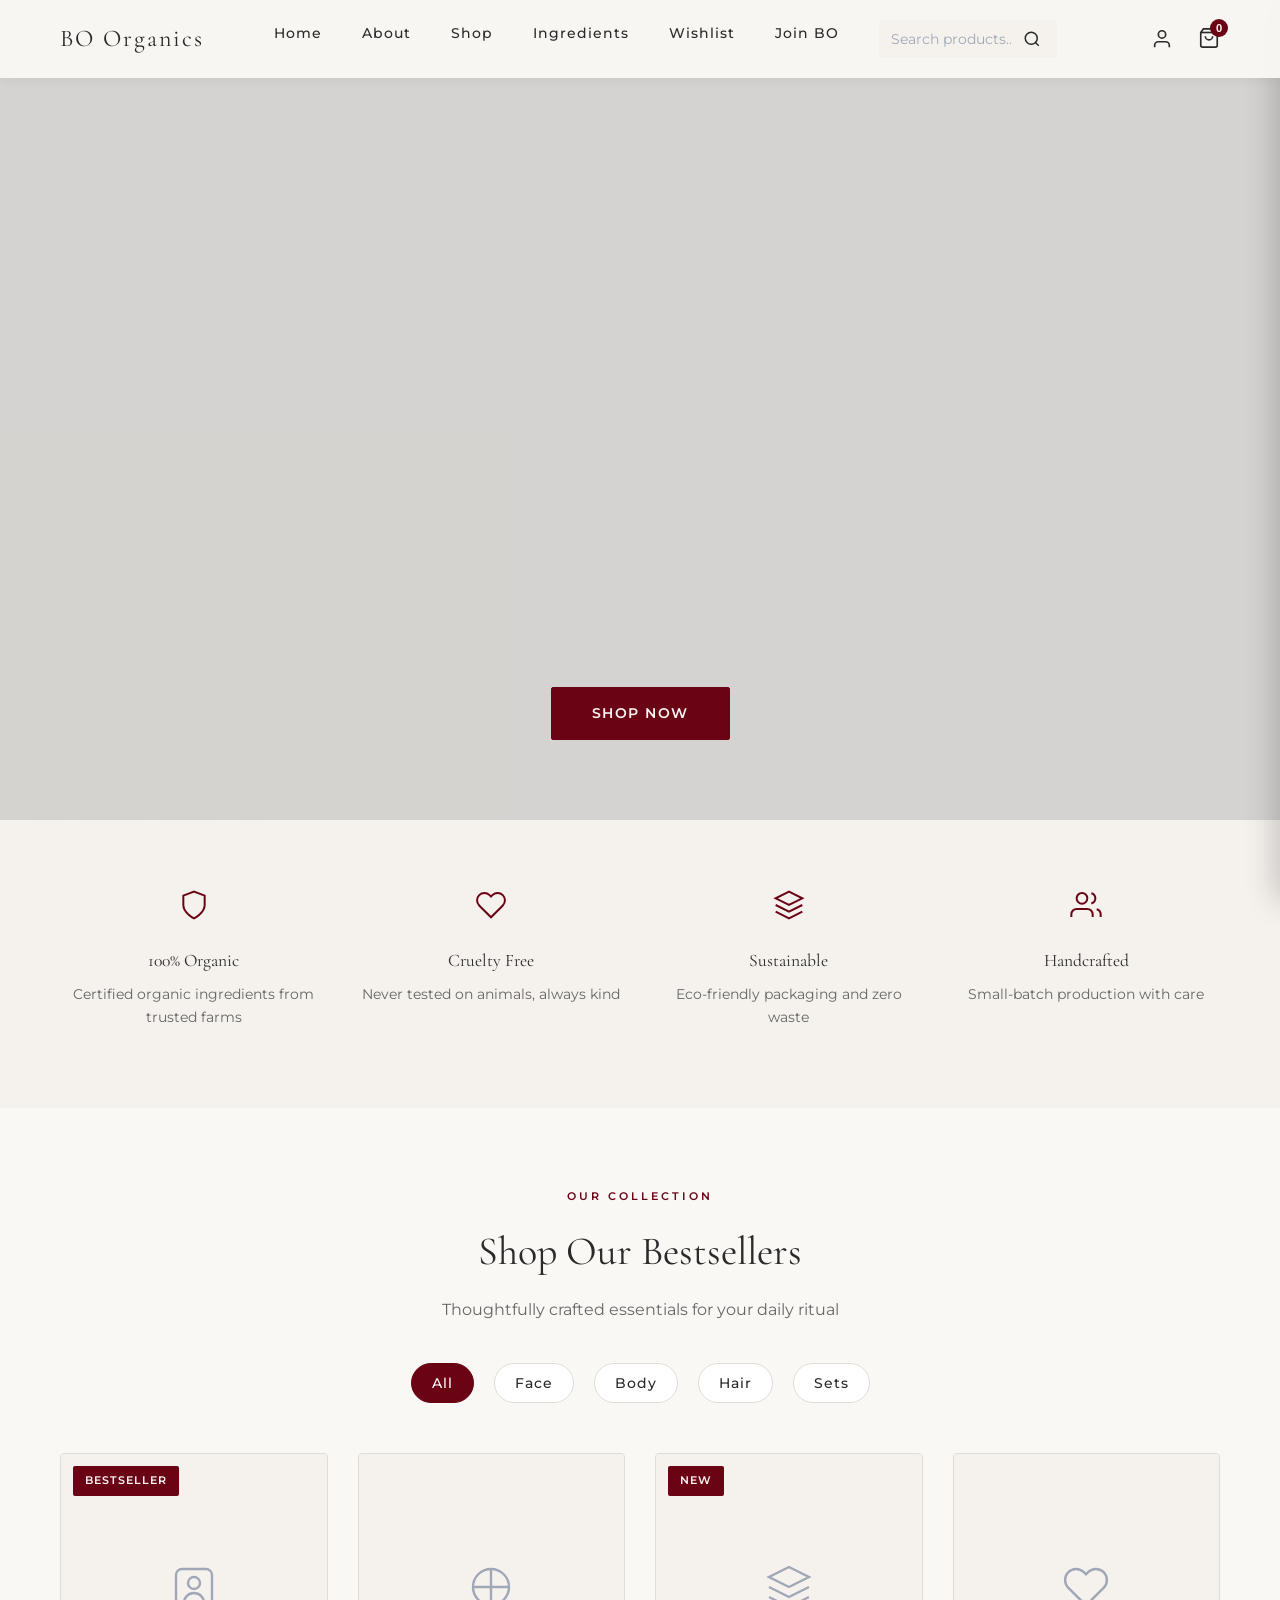
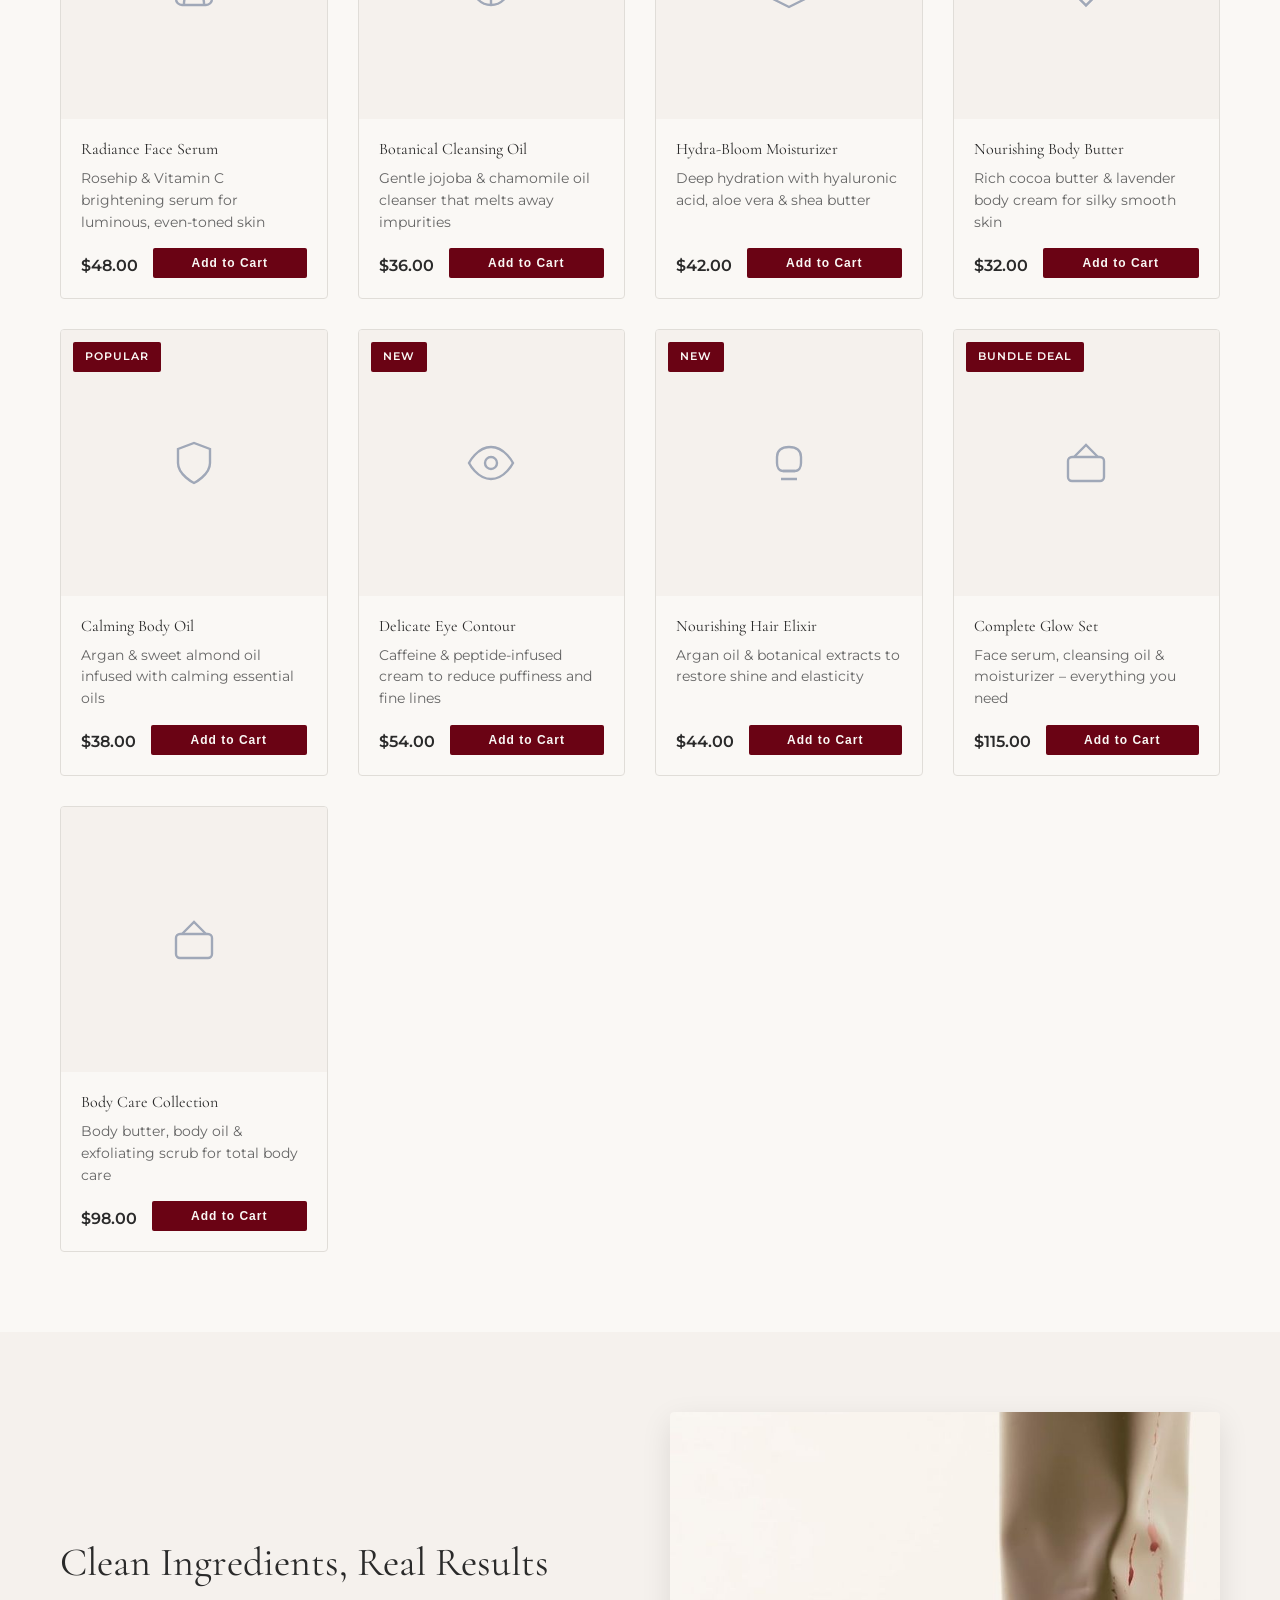
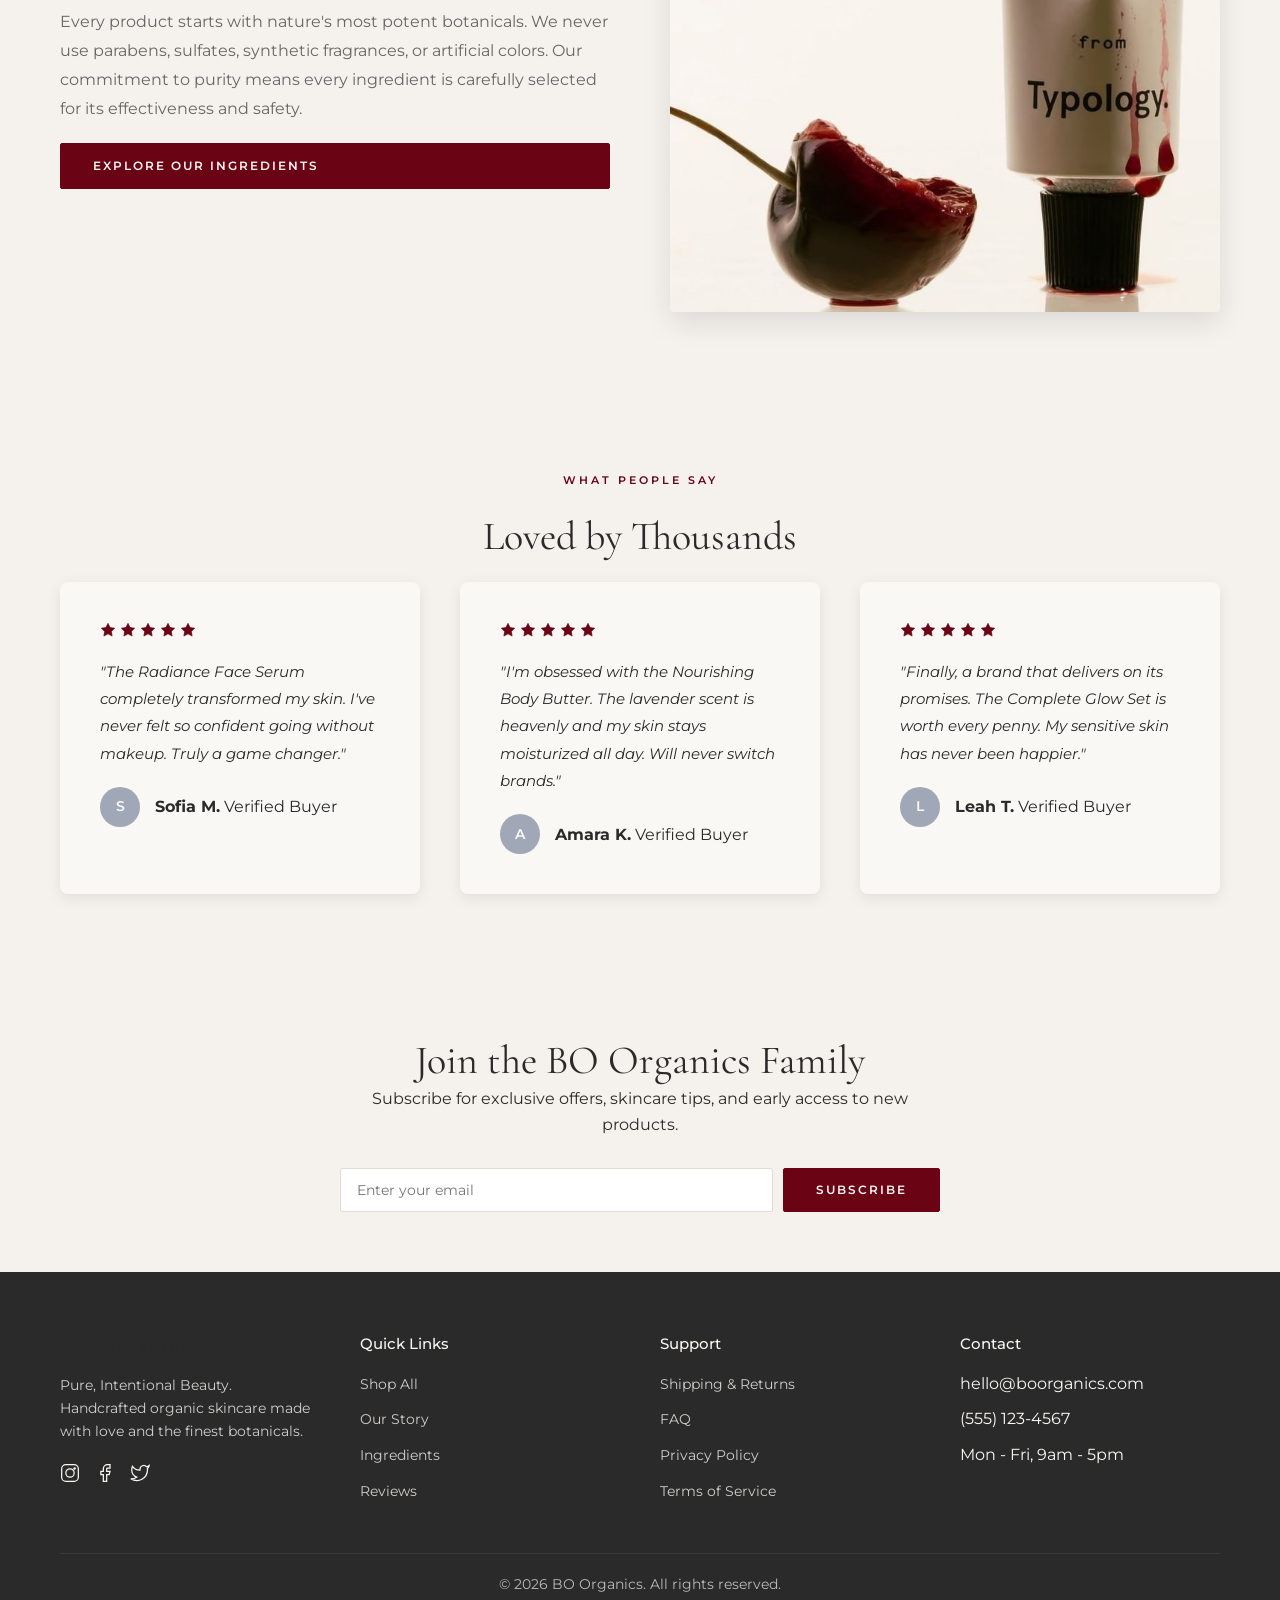
==== commit 03fac94c: "Add files via upload" ====
--- a/index.html
+++ b/index.html
@@ -6,6 +6,7 @@
   <title>BO Organics — Pure, Intentional Beauty</title>
   <link rel="stylesheet" href="styles.css">
   <link rel="stylesheet" href="scroll-animation.css">
+  <link rel="stylesheet" href="jar-scroll-reveal.css">
   <link href="https://fonts.googleapis.com/css2?family=Cormorant+Garamond:ital,wght@0,300;0,400;0,500;0,600;0,700;1,300;1,400&family=Montserrat:wght@300;400;500;600&display=swap" rel="stylesheet">
 </head>
 <body>
@@ -93,5 +94,6 @@
   <script src="pages.js?v=2"></script>
   <script src="script.js?v=2"></script>
   <script src="scroll-animation.js"></script>
+  <script src="jar-scroll-reveal.js"></script>
 </body>
 </html>
--- a/styles.css
+++ b/styles.css
@@ -467,7 +467,7 @@
   align-items: center;
   justify-content: center;
   position: relative;
-  background: url('Images/cover-image.jpg') center 18% / cover no-repeat;
+  background: url('Images/cover.jpg') center 60% / contain no-repeat;
   overflow: visible;
   margin-top: 60px;
 }
@@ -478,7 +478,7 @@
   left: 0;
   width: 100%;
   height: 100%;
-  background: rgba(0, 0, 0, 0.3);
+  background: rgba(0, 0, 0, 0.15);
 }
 
 .hero-content {
@@ -568,6 +568,80 @@
 @keyframes bounce {
   0%, 100% { transform: translateY(0); }
   50% { transform: translateY(10px); }
+}
+
+/* ===== HERO IMAGE COVER SECTION ===== */
+.hero-image-cover {
+  background-size: cover !important;
+  background-position: center !important;
+  background-repeat: no-repeat !important;
+  height: 100vh;
+  width: 100%;
+  display: flex;
+  align-items: flex-end;
+  justify-content: center;
+  position: relative;
+  overflow: hidden;
+  margin: 0;
+  margin-top: -60px;
+  padding-top: 60px;
+}
+
+.hero-overlay-dark {
+  position: absolute;
+  top: 0;
+  left: 0;
+  width: 100%;
+  height: 100%;
+  background: rgba(0, 0, 0, 0.15);
+  z-index: 1;
+}
+
+.hero-content-overlay {
+  position: relative;
+  z-index: 2;
+  display: flex;
+  justify-content: center;
+  align-items: center;
+  padding-bottom: 80px;
+}
+
+.hero-image-cover .hero-buttons .btn {
+  color: var(--cream);
+  border-color: var(--cream);
+  background: transparent;
+  font-weight: 600;
+  padding: 14px 40px;
+  letter-spacing: 1.5px;
+  font-size: 0.9rem;
+}
+
+.hero-image-cover .hero-buttons .btn:hover {
+  background: var(--cream);
+  color: var(--burgundy);
+}
+
+.hero-image-cover .hero-buttons .btn-primary {
+  background: var(--burgundy);
+  color: var(--cream);
+  border-color: var(--burgundy);
+}
+
+.hero-image-cover .hero-buttons .btn-primary:hover {
+  background: var(--cream);
+  color: var(--burgundy);
+  border-color: var(--cream);
+}
+
+@keyframes fadeInDown {
+  from {
+    opacity: 0;
+    transform: translateY(-30px);
+  }
+  to {
+    opacity: 1;
+    transform: translateY(0);
+  }
 }
 
 /* ===== FEATURES BANNER ===== */
@@ -4367,4 +4441,33 @@
     padding-right: 24px;
     font-size: 0.85rem;
   }
-}
+
+  /* Hero Image Cover Responsive Styles */
+  .hero-image-cover {
+    height: 100vh;
+  }
+
+  .hero-content-overlay {
+    padding-bottom: 60px;
+  }
+
+  .hero-image-cover .hero-buttons .btn {
+    padding: 12px 32px;
+    font-size: 0.85rem;
+  }
+}
+
+@media (max-width: 768px) {
+  /* Hero Image Cover Responsive Styles */
+  .hero-image-cover {
+    height: 100vh;
+  }
+
+  .hero-content-overlay {
+    padding-bottom: 70px;
+  }
+
+  .hero-image-cover .hero-buttons .btn {
+    padding: 12px 32px;
+  }
+}
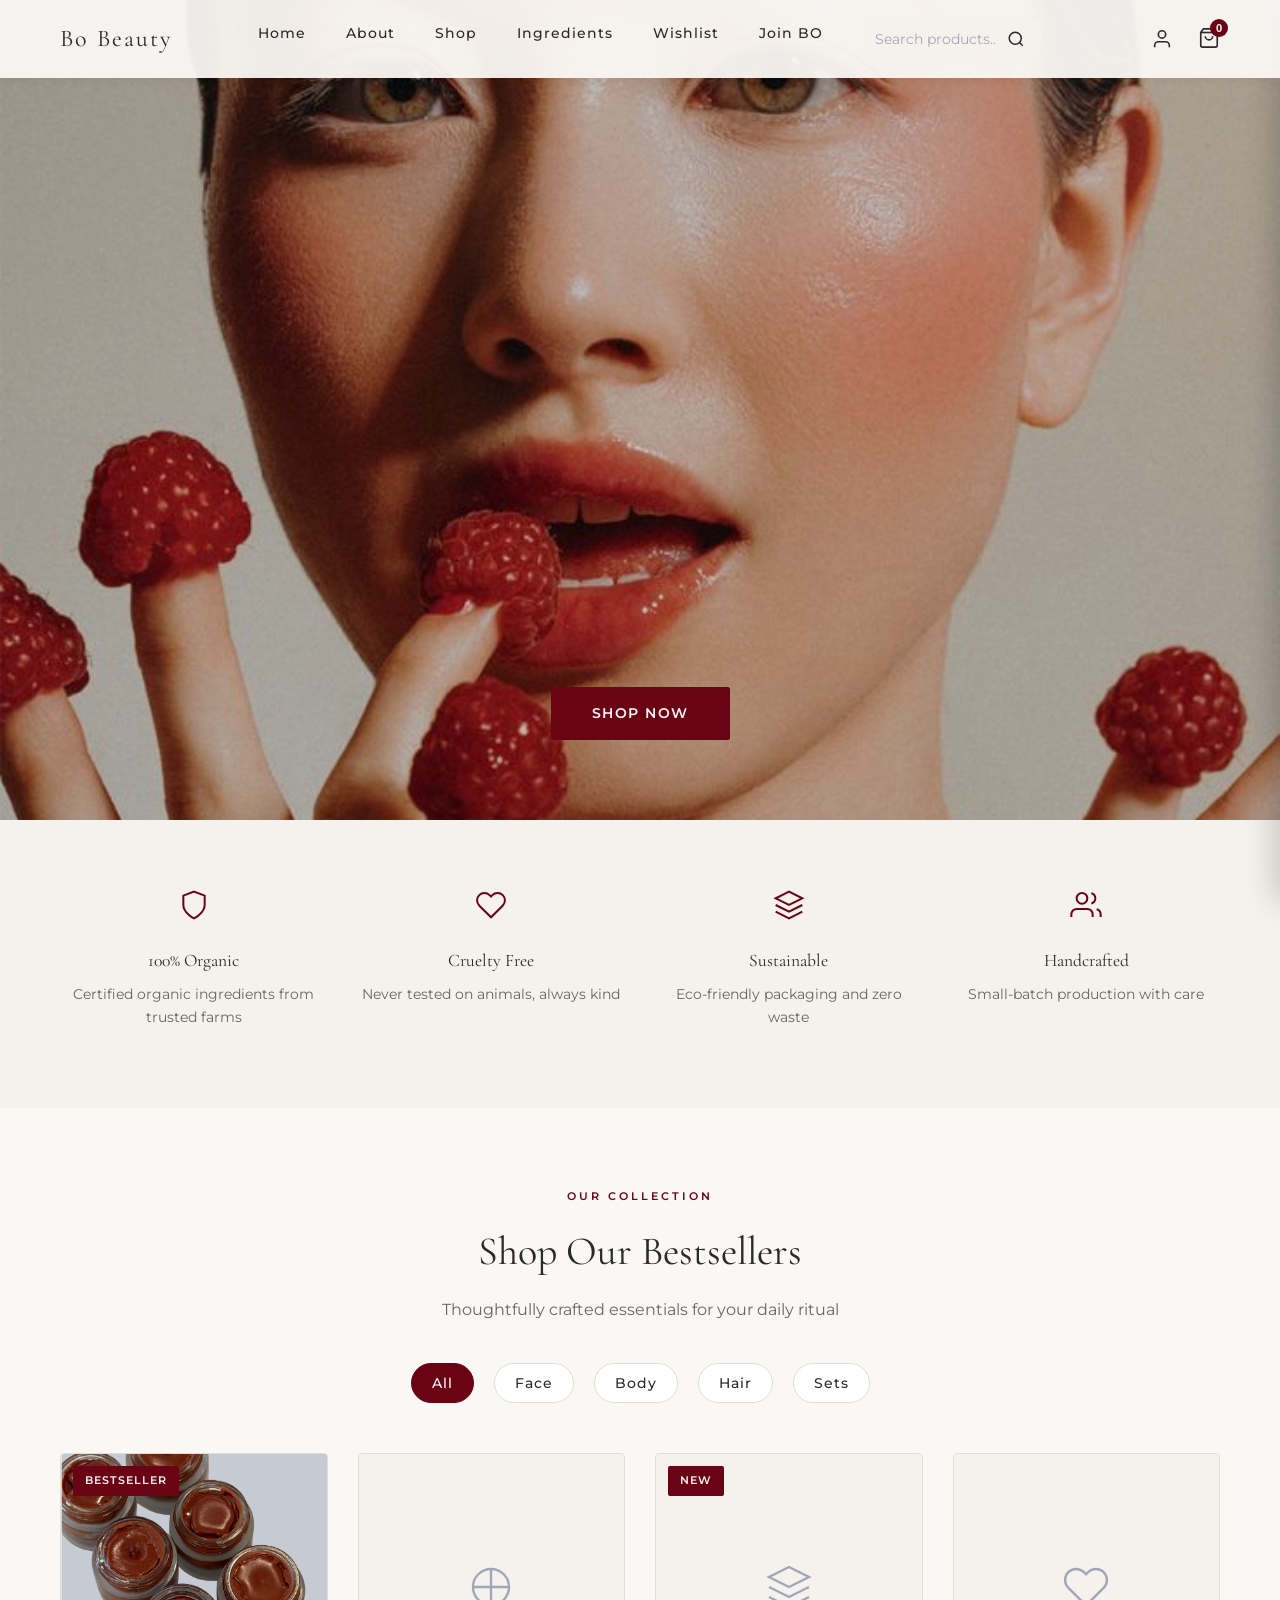
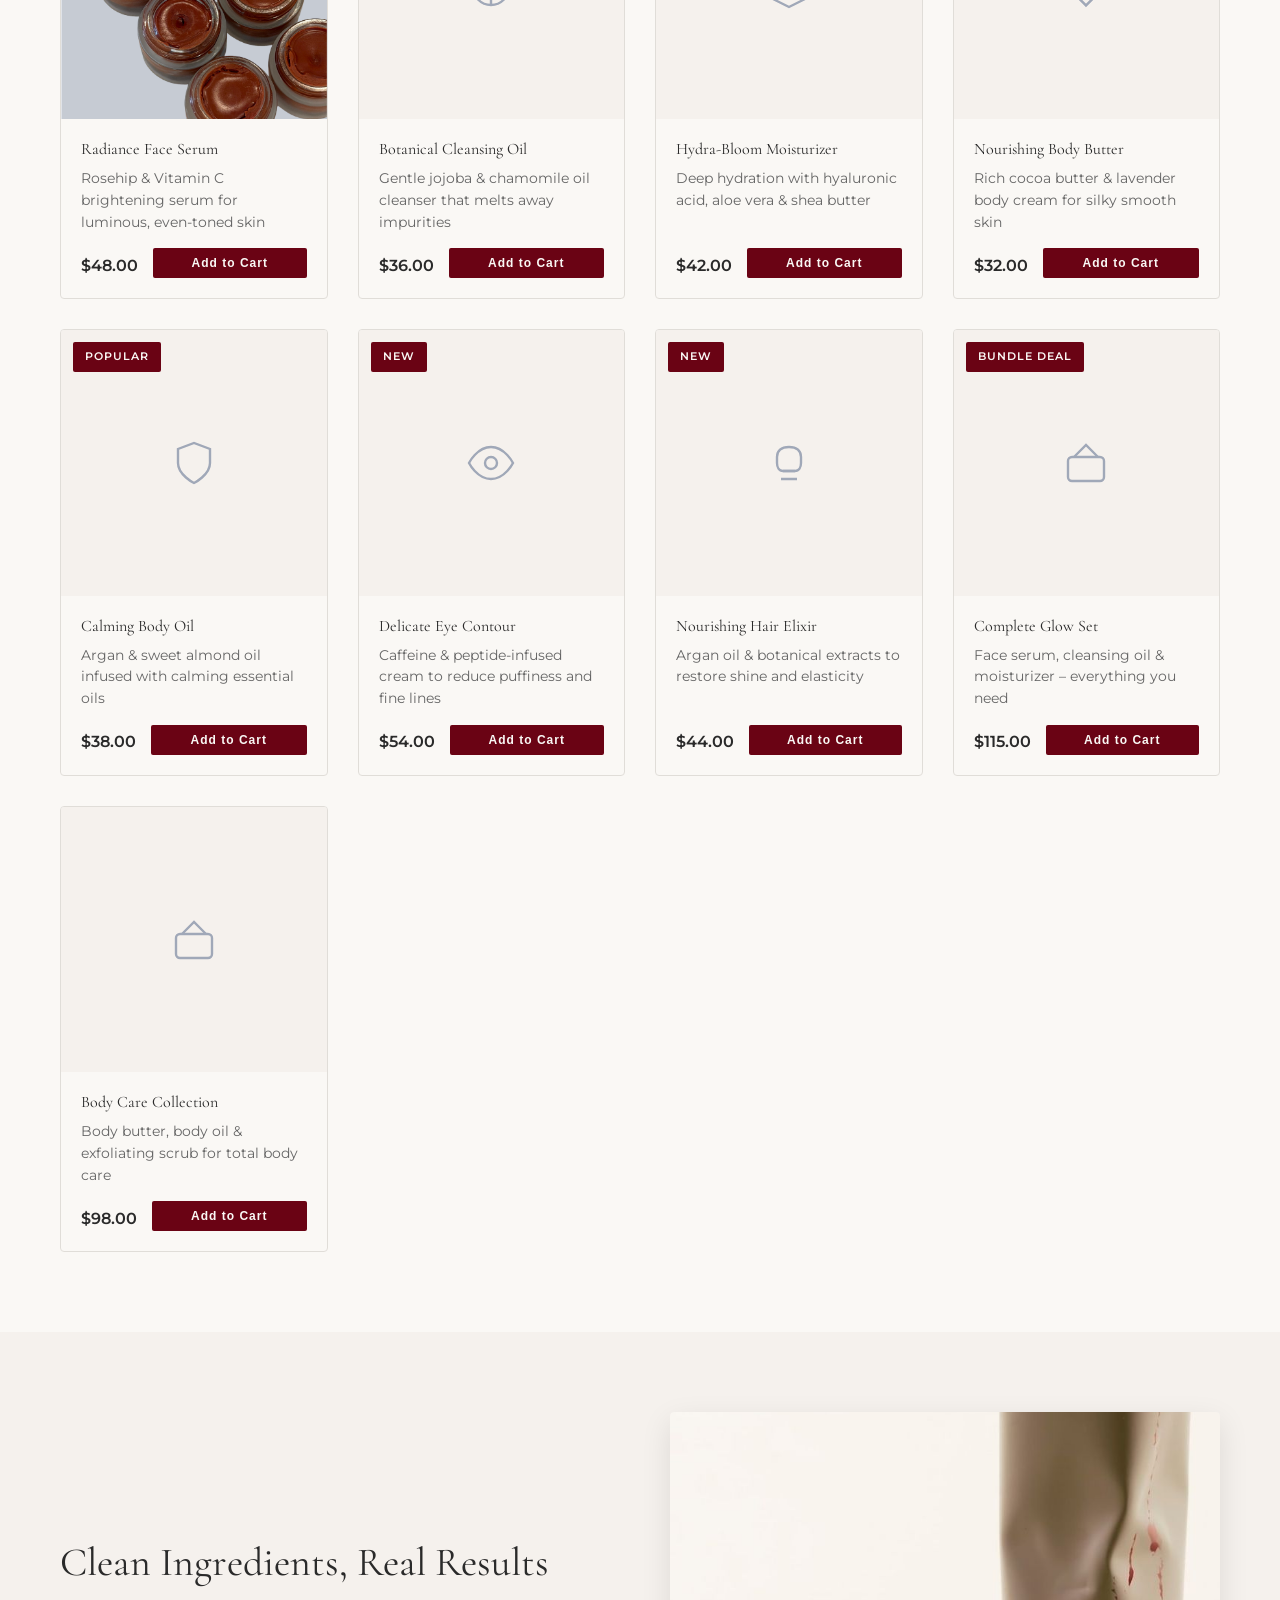
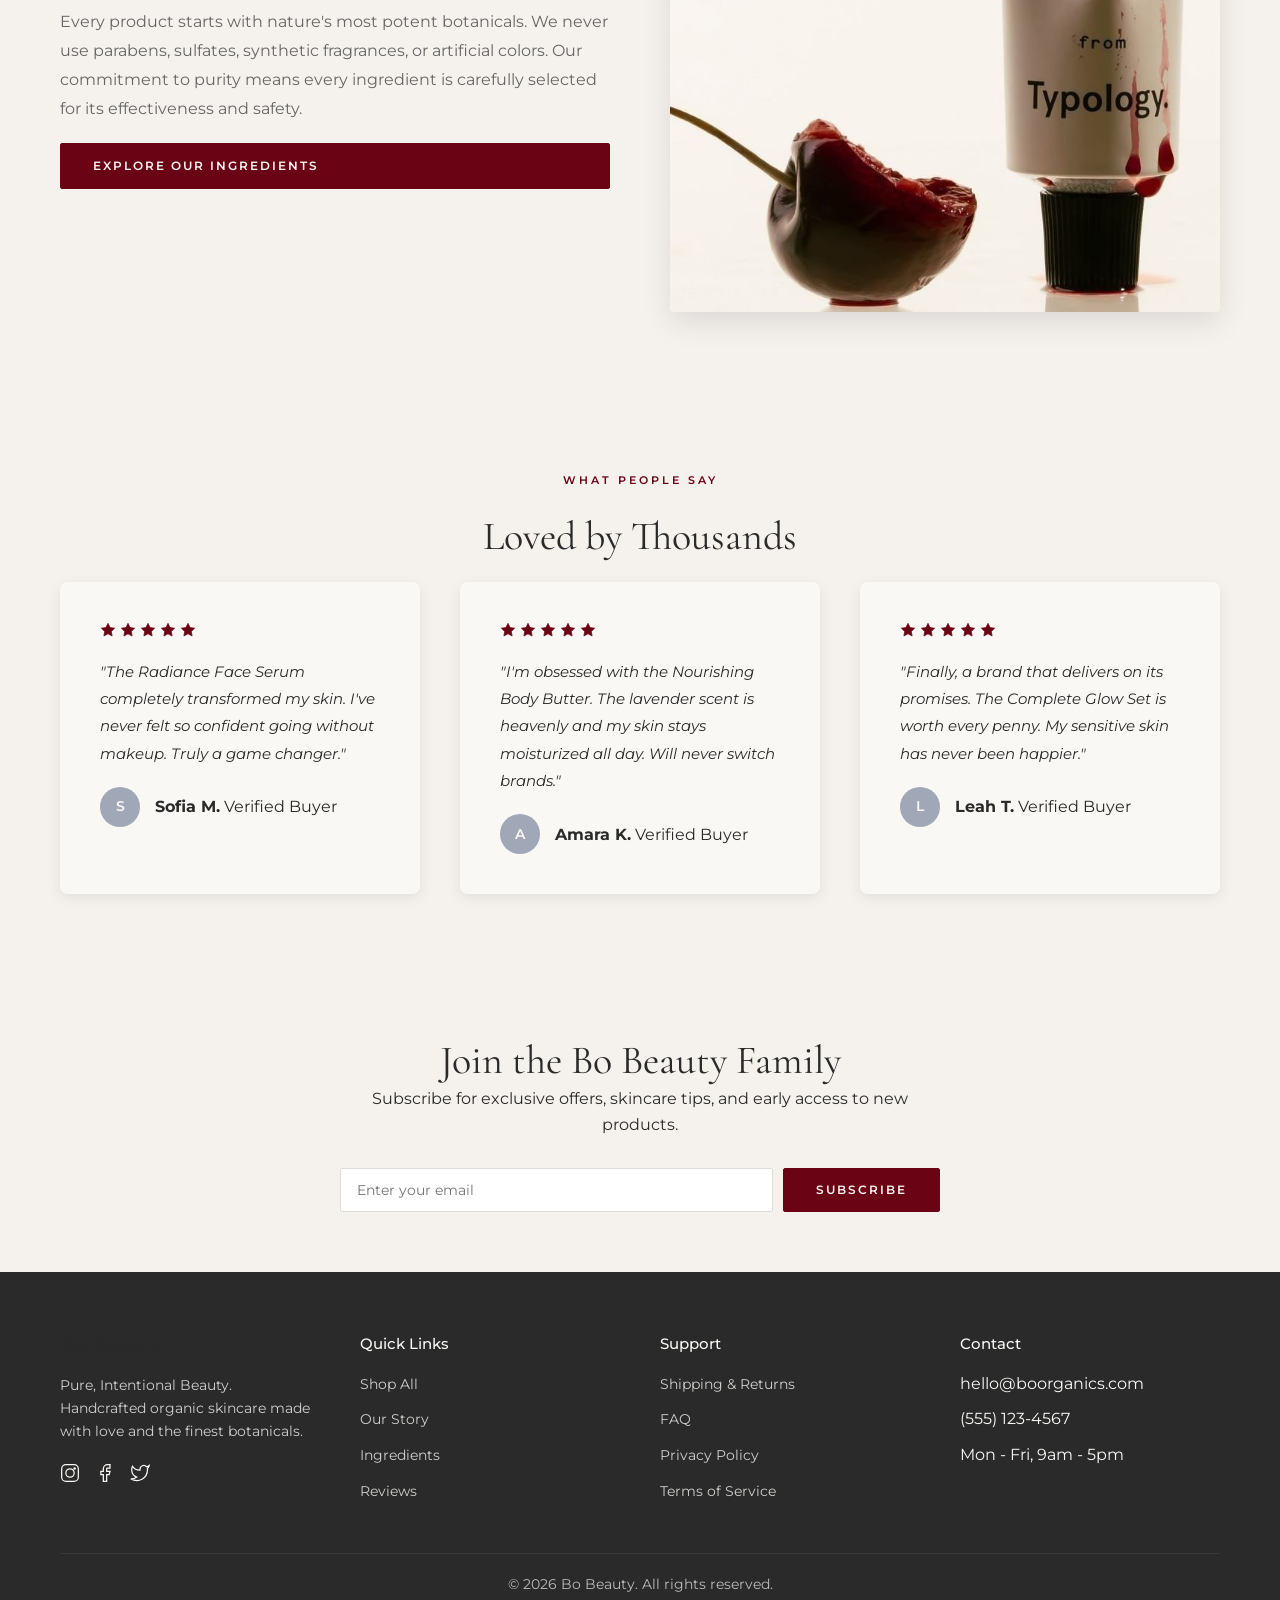
==== commit 9f93b9df: "Add files via upload" ====
--- a/index.html
+++ b/index.html
@@ -3,7 +3,7 @@
 <head>
   <meta charset="UTF-8">
   <meta name="viewport" content="width=device-width, initial-scale=1.0">
-  <title>BO Organics — Pure, Intentional Beauty</title>
+  <title>Bo Beauty — Pure, Intentional Beauty</title>
   <link rel="stylesheet" href="styles.css">
   <link rel="stylesheet" href="scroll-animation.css">
   <link rel="stylesheet" href="jar-scroll-reveal.css">
@@ -14,7 +14,7 @@
   <!-- Navigation (STATIC - NEVER CHANGES) -->
   <nav class="navbar" id="navbar">
     <div class="nav-container">
-      <a href="#/" class="logo">BO Organics</a>
+      <a href="#/" class="logo">Bo Beauty</a>
       <button class="nav-toggle" id="navToggle" aria-label="Toggle menu">
         <span></span>
         <span></span>
@@ -91,8 +91,8 @@
 
   <script src="product-detail.js?v=1"></script>
   <script src="product-detail-page.js"></script>
-  <script src="pages.js?v=2"></script>
-  <script src="script.js?v=2"></script>
+  <script src="pages.js?v=3"></script>
+  <script src="script.js?v=3"></script>
   <script src="scroll-animation.js"></script>
   <script src="jar-scroll-reveal.js"></script>
 </body>
--- a/styles.css
+++ b/styles.css
@@ -121,6 +121,12 @@
   transform: translateY(0);
 }
 
+.hero-image-cover .shop-dropdown-group:hover .shop-dropdown-menu {
+  opacity: 0 !important;
+  visibility: hidden !important;
+  transform: translateY(-10px) !important;
+}
+
 .shop-dropdown-item {
   display: block;
   padding: 12px 16px;
@@ -616,10 +622,6 @@
   font-size: 0.9rem;
 }
 
-.hero-image-cover .hero-buttons .btn:hover {
-  background: var(--cream);
-  color: var(--burgundy);
-}
 
 .hero-image-cover .hero-buttons .btn-primary {
   background: var(--burgundy);
@@ -627,11 +629,6 @@
   border-color: var(--burgundy);
 }
 
-.hero-image-cover .hero-buttons .btn-primary:hover {
-  background: var(--cream);
-  color: var(--burgundy);
-  border-color: var(--cream);
-}
 
 @keyframes fadeInDown {
   from {
--- a/scroll-animation.css
+++ b/scroll-animation.css
@@ -0,0 +1,114 @@
+/* ============================================
+   BO Organics — Scroll Animation Styles
+   ============================================ */
+
+.scroll-animation-wrapper {
+  width: 100%;
+  padding: 40px 20px;
+}
+
+.scroll-animation-container {
+  max-width: 1200px;
+  margin: 0 auto;
+  min-height: 100vh;
+  display: flex;
+  flex-direction: column;
+  justify-content: center;
+  align-items: center;
+  padding: 60px 20px;
+}
+
+/* Header/Title styling */
+.scroll-animation-header {
+  text-align: center;
+  margin-bottom: 80px;
+  opacity: 0.8;
+  transition: opacity 0.3s ease;
+}
+
+.scroll-animation-header h2 {
+  font-family: 'Cormorant Garamond', serif;
+  font-size: clamp(24px, 5vw, 48px);
+  font-weight: 600;
+  color: #1a1a1a;
+  letter-spacing: -0.5px;
+  line-height: 1.2;
+  margin: 0;
+}
+
+/* Card container with scroll effect */
+.scroll-animation-card {
+  width: 100%;
+  max-width: 900px;
+  aspect-ratio: 16 / 10;
+  border: 2px solid #d4c5b9;
+  border-radius: 20px;
+  overflow: hidden;
+  background: #fafafa;
+  box-shadow: 0 10px 40px rgba(0, 0, 0, 0.08);
+
+  /* Enable 3D transforms */
+  transform-style: preserve-3d;
+  will-change: transform;
+  transition: box-shadow 0.3s ease;
+}
+
+.scroll-animation-card:hover {
+  box-shadow: 0 20px 60px rgba(0, 0, 0, 0.12);
+}
+
+/* Image inside card */
+.scroll-animation-image {
+  width: 100%;
+  height: 100%;
+  object-fit: cover;
+  object-position: center;
+  display: block;
+}
+
+/* Responsive adjustments */
+@media (max-width: 768px) {
+  .scroll-animation-container {
+    min-height: auto;
+    padding: 40px 20px;
+  }
+
+  .scroll-animation-header {
+    margin-bottom: 60px;
+  }
+
+  .scroll-animation-header h2 {
+    font-size: 28px;
+  }
+
+  .scroll-animation-card {
+    aspect-ratio: 4 / 5;
+    border-radius: 16px;
+  }
+}
+
+@media (max-width: 480px) {
+  .scroll-animation-wrapper {
+    padding: 20px 12px;
+  }
+
+  .scroll-animation-container {
+    padding: 30px 12px;
+  }
+
+  .scroll-animation-card {
+    aspect-ratio: 1 / 1.2;
+    border-width: 1px;
+  }
+
+  .scroll-animation-header h2 {
+    font-size: 22px;
+  }
+}
+
+/* Animation smoothing */
+@media (prefers-reduced-motion: reduce) {
+  .scroll-animation-card {
+    will-change: auto;
+  }
+}
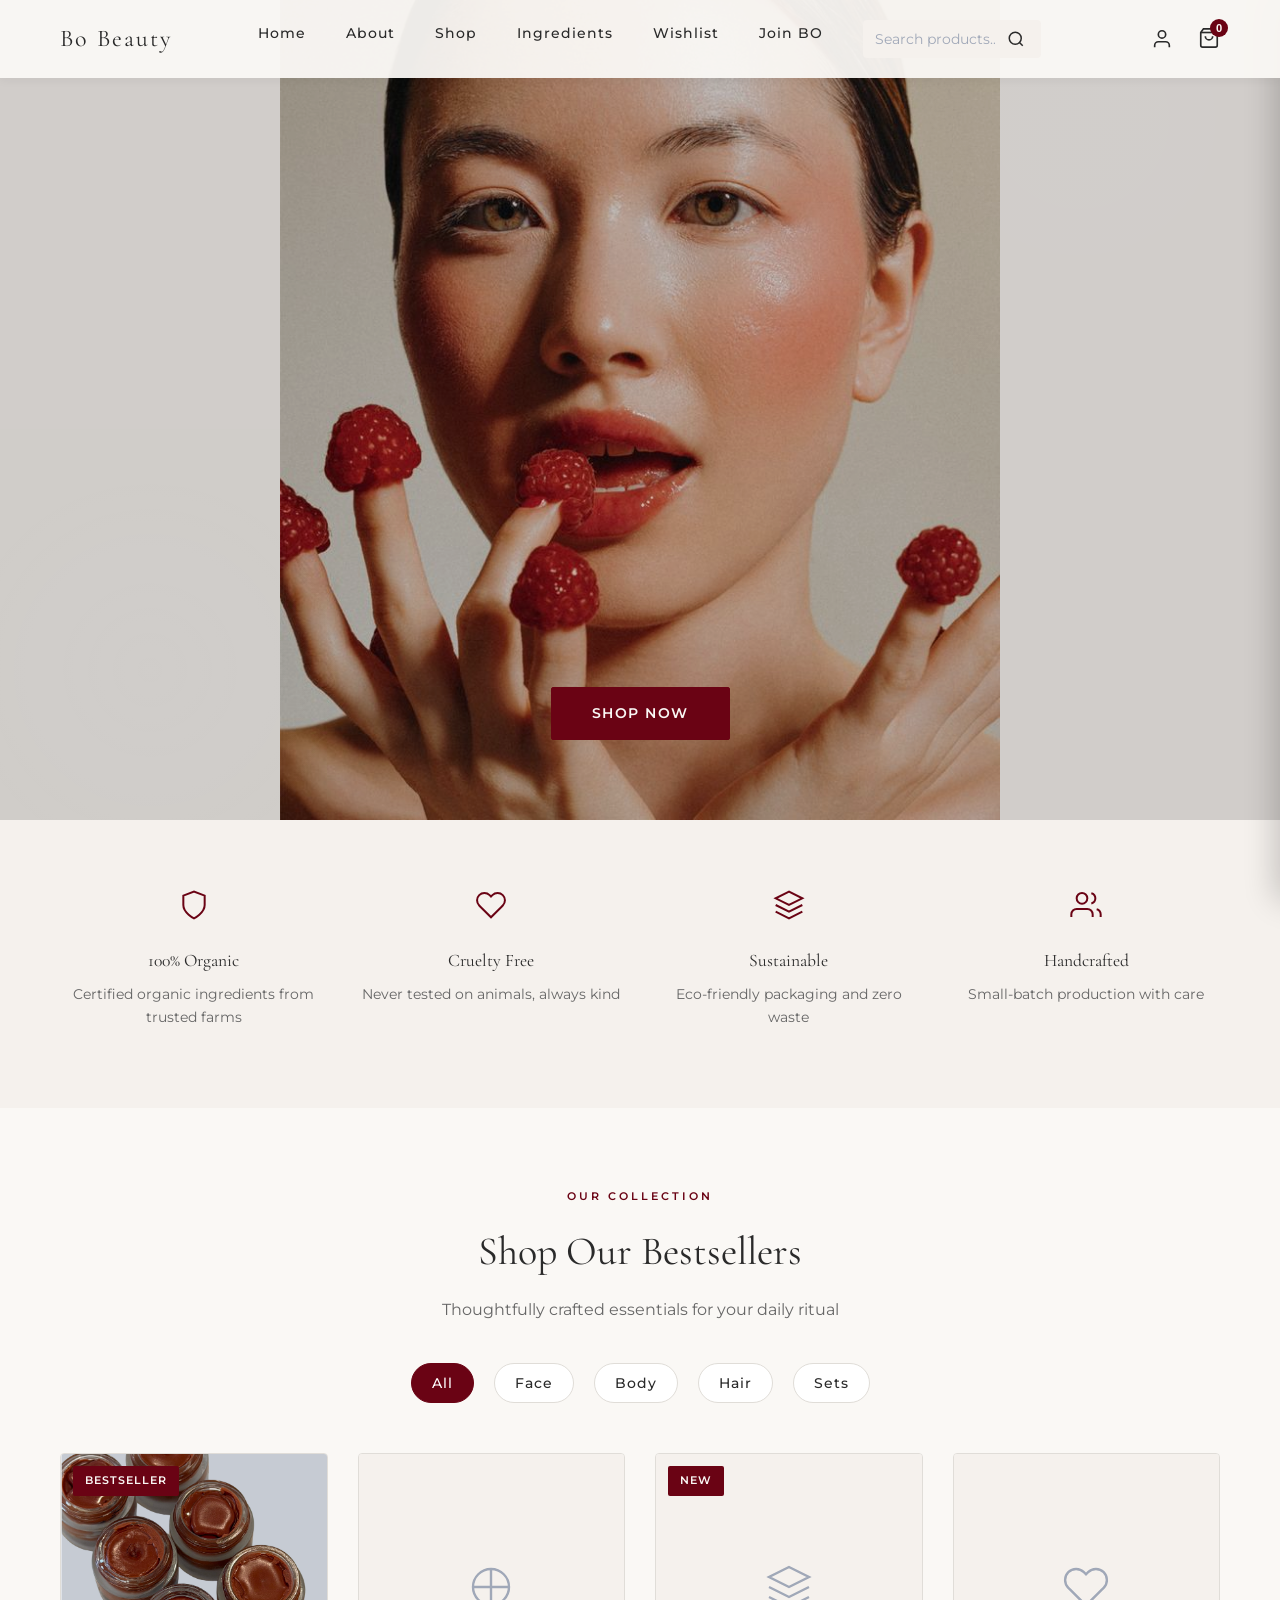
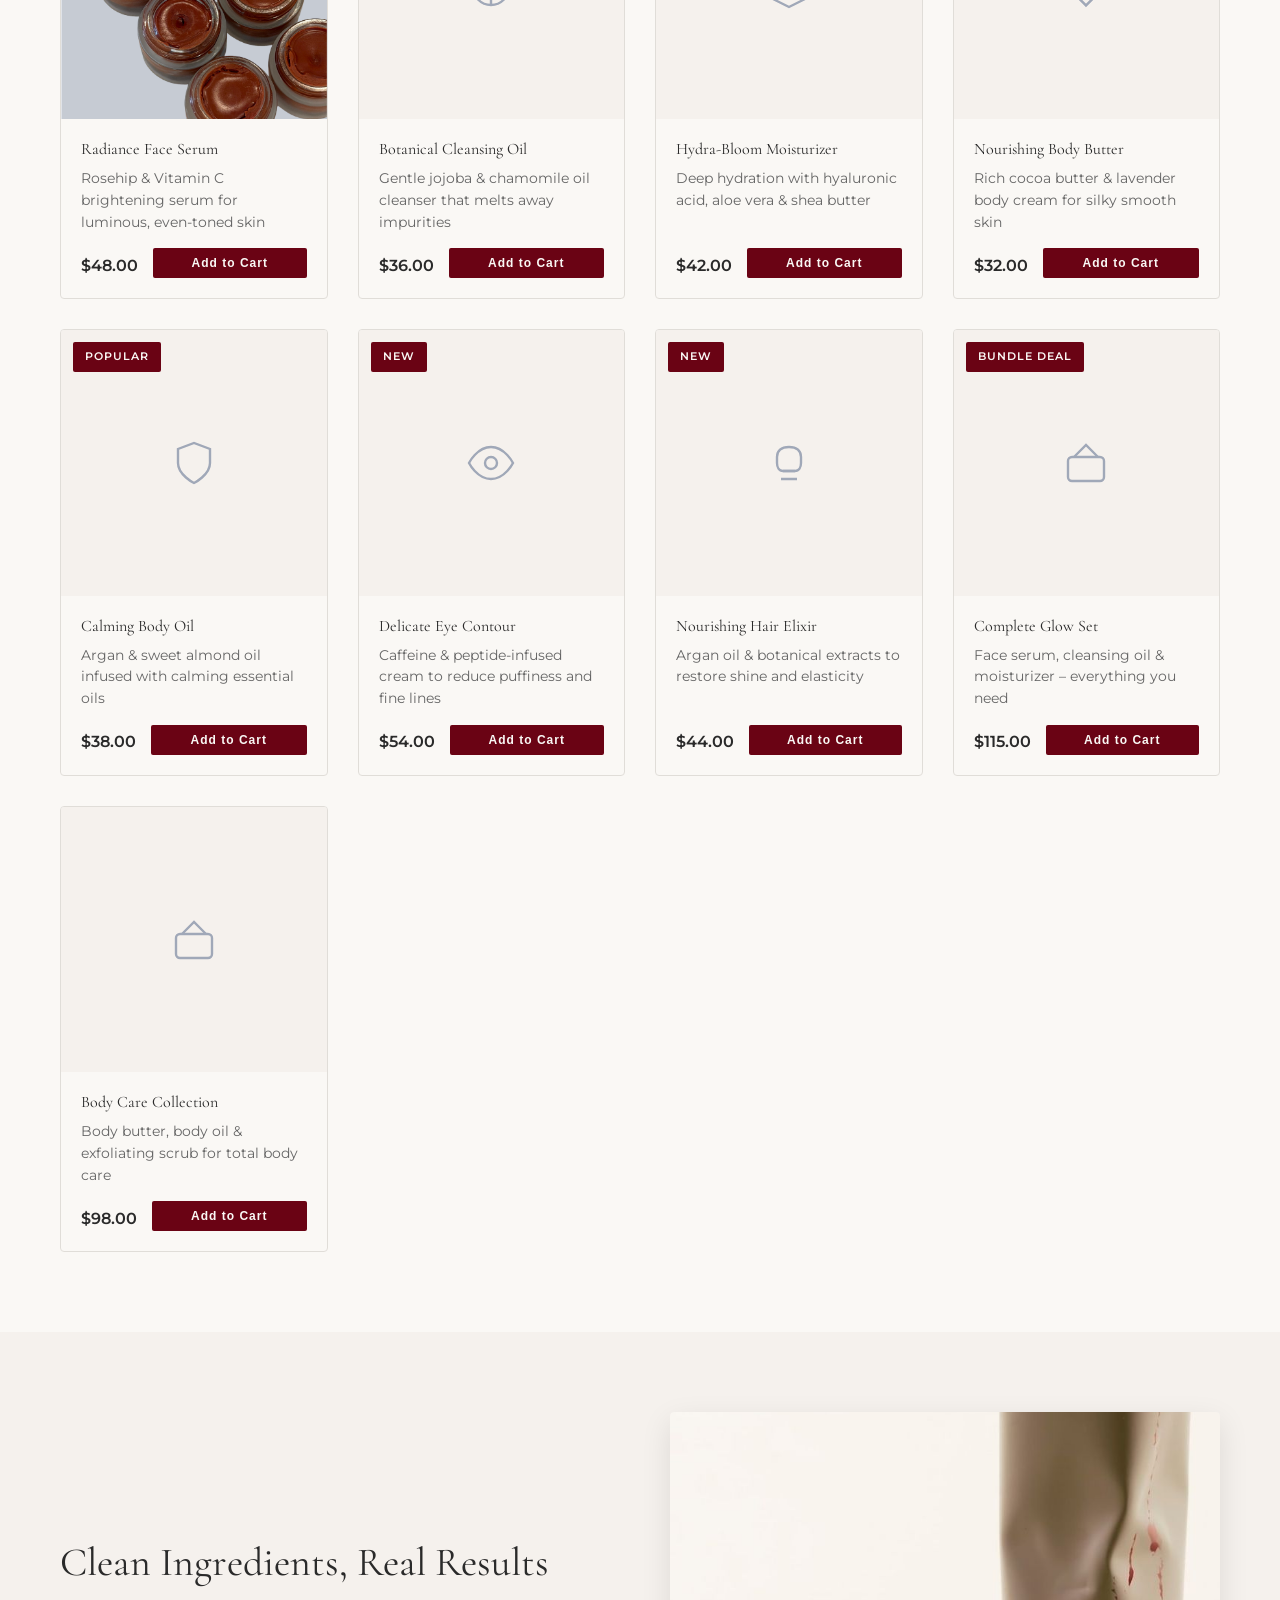
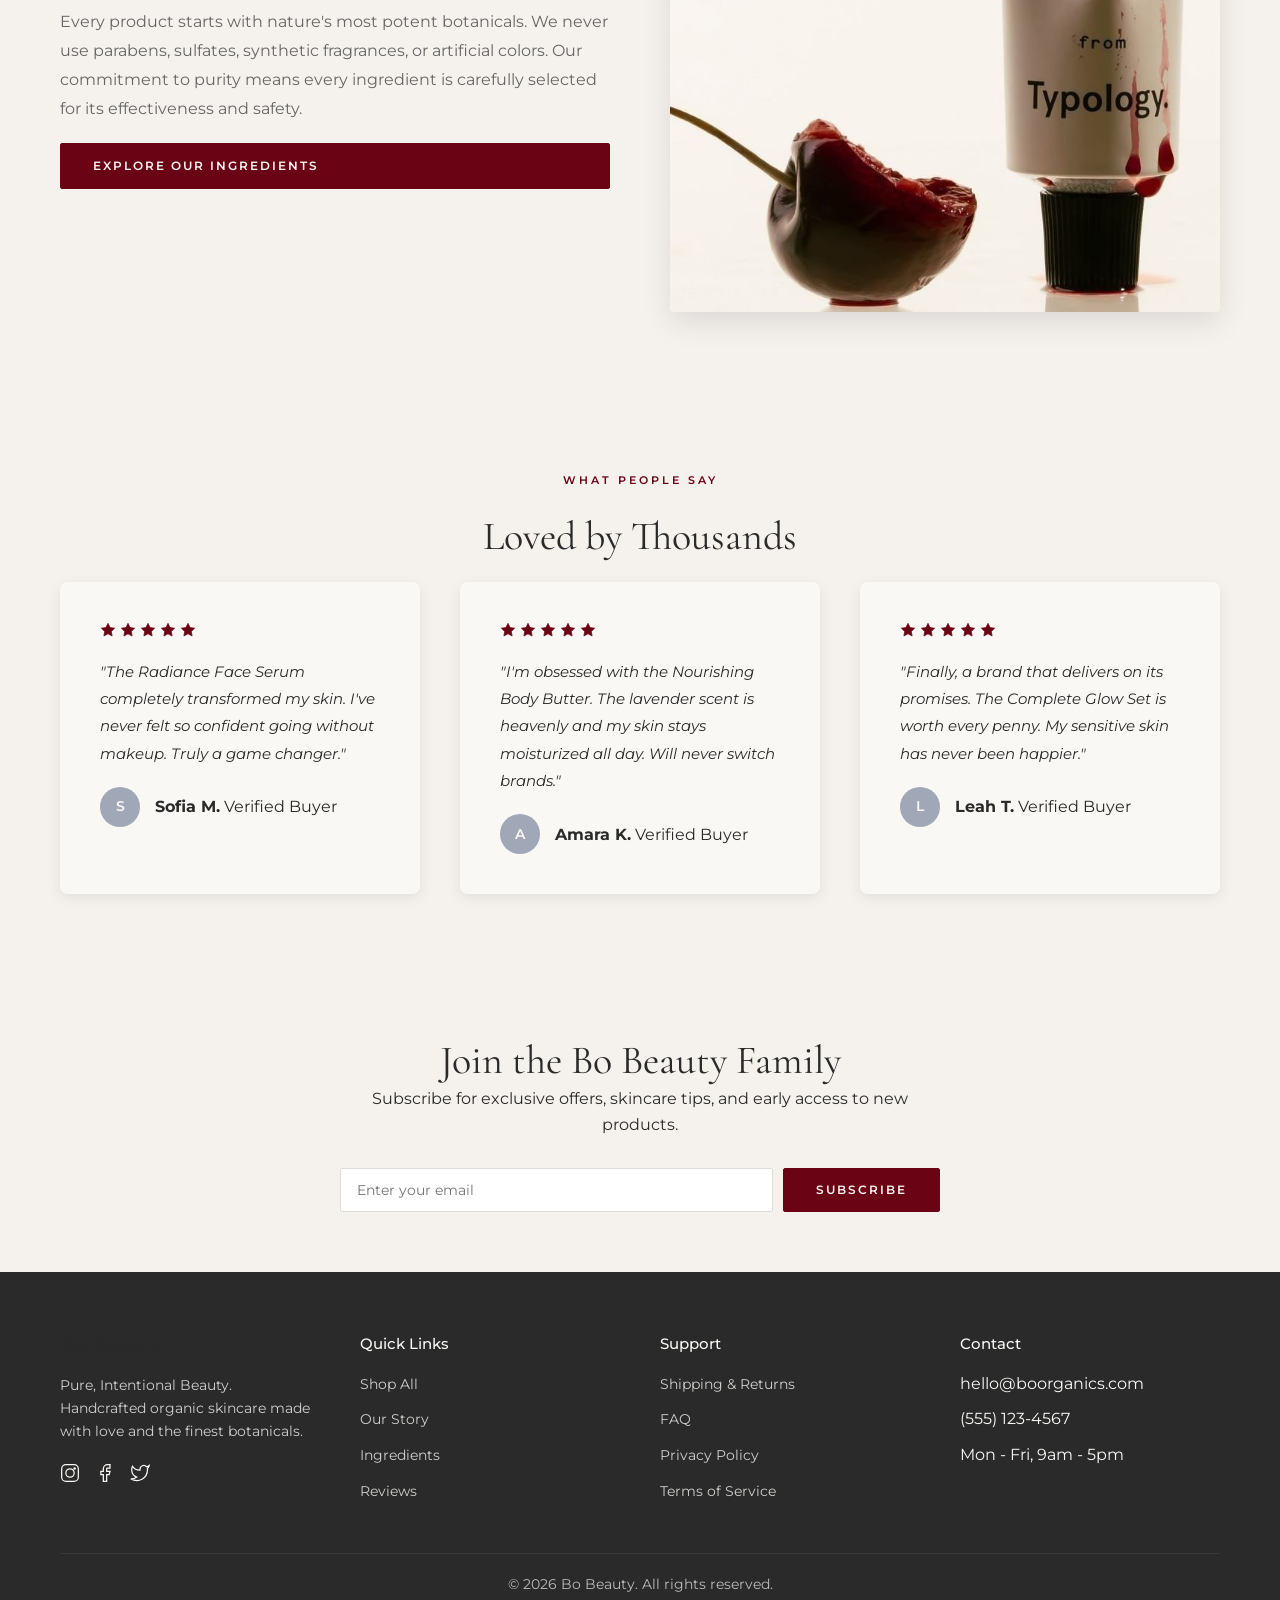
==== commit c1053e2b: "Add files via upload" ====
--- a/index.html
+++ b/index.html
@@ -4,7 +4,7 @@
   <meta charset="UTF-8">
   <meta name="viewport" content="width=device-width, initial-scale=1.0">
   <title>Bo Beauty — Pure, Intentional Beauty</title>
-  <link rel="stylesheet" href="styles.css">
+  <link rel="stylesheet" href="styles.css?v=2">
   <link rel="stylesheet" href="scroll-animation.css">
   <link rel="stylesheet" href="jar-scroll-reveal.css">
   <link href="https://fonts.googleapis.com/css2?family=Cormorant+Garamond:ital,wght@0,300;0,400;0,500;0,600;0,700;1,300;1,400&family=Montserrat:wght@300;400;500;600&display=swap" rel="stylesheet">
--- a/styles.css
+++ b/styles.css
@@ -578,7 +578,7 @@
 
 /* ===== HERO IMAGE COVER SECTION ===== */
 .hero-image-cover {
-  background-size: cover !important;
+  background-size: contain !important;
   background-position: center !important;
   background-repeat: no-repeat !important;
   height: 100vh;
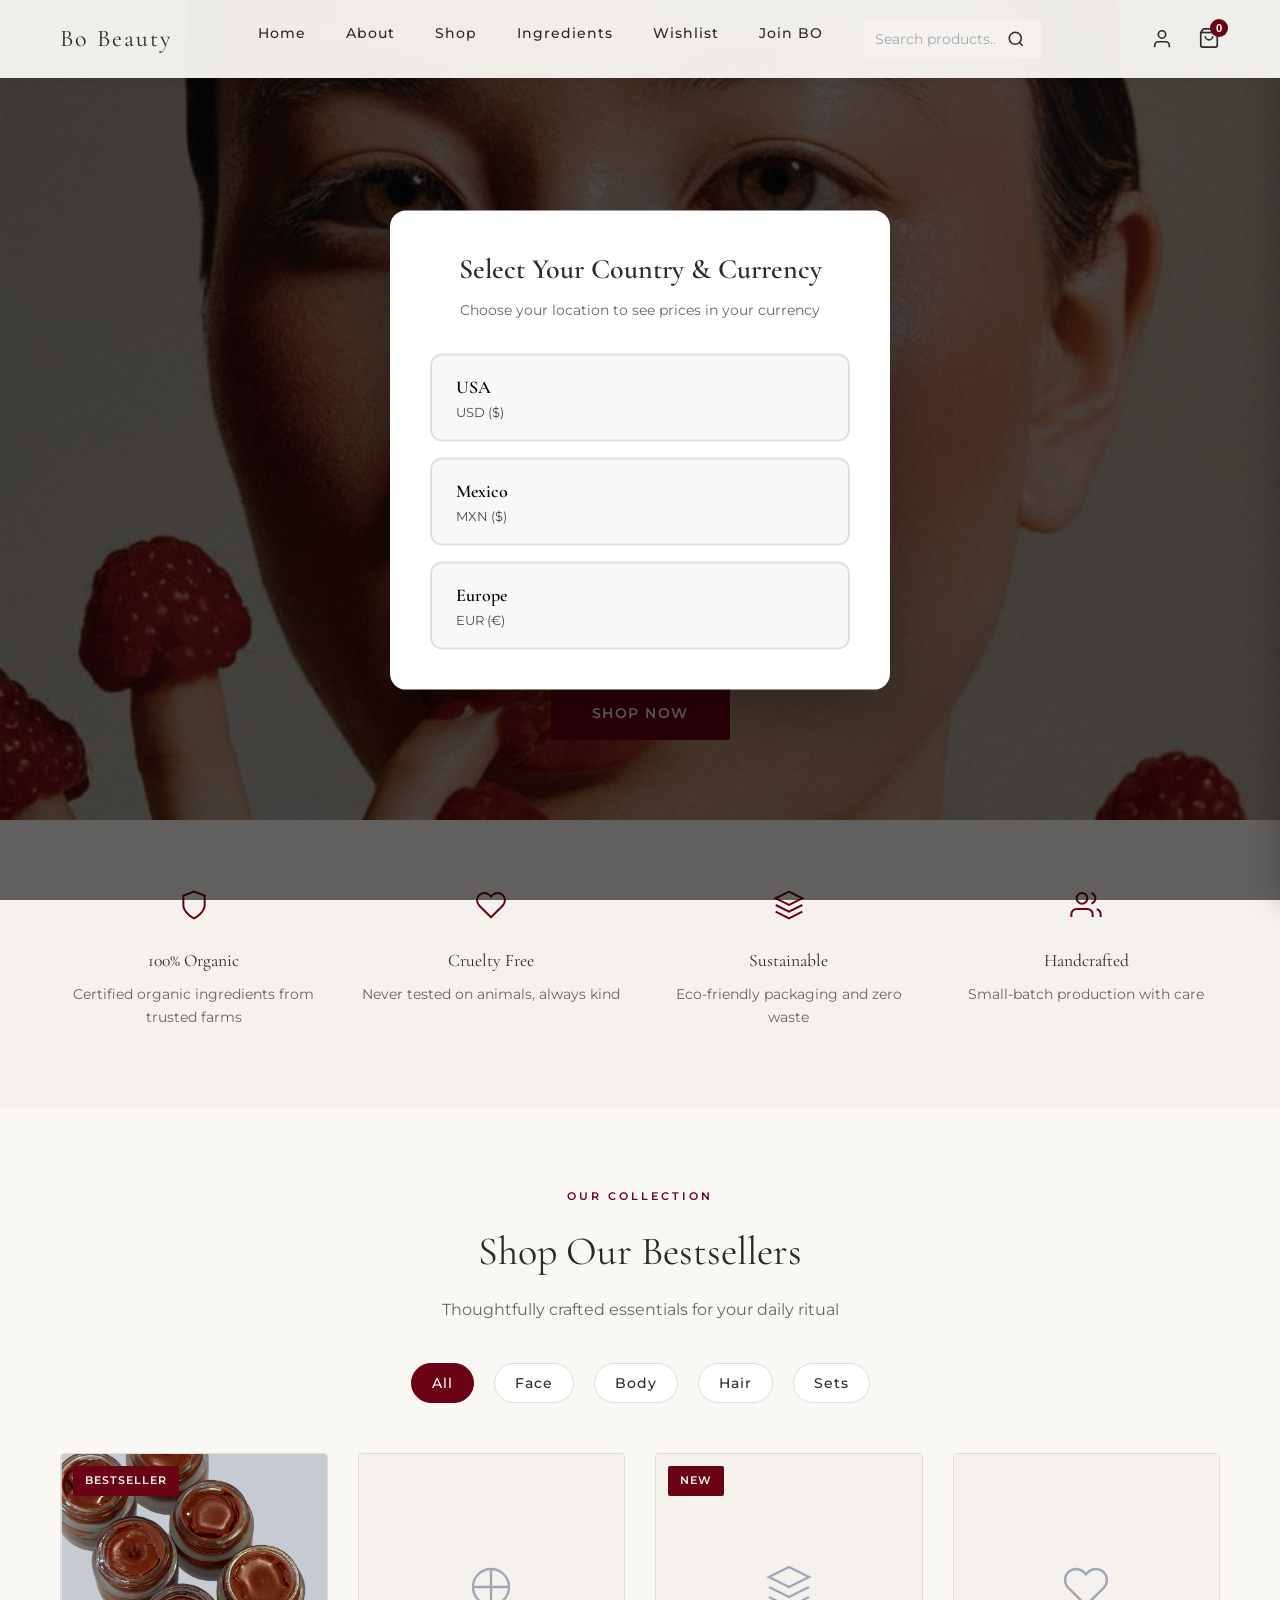
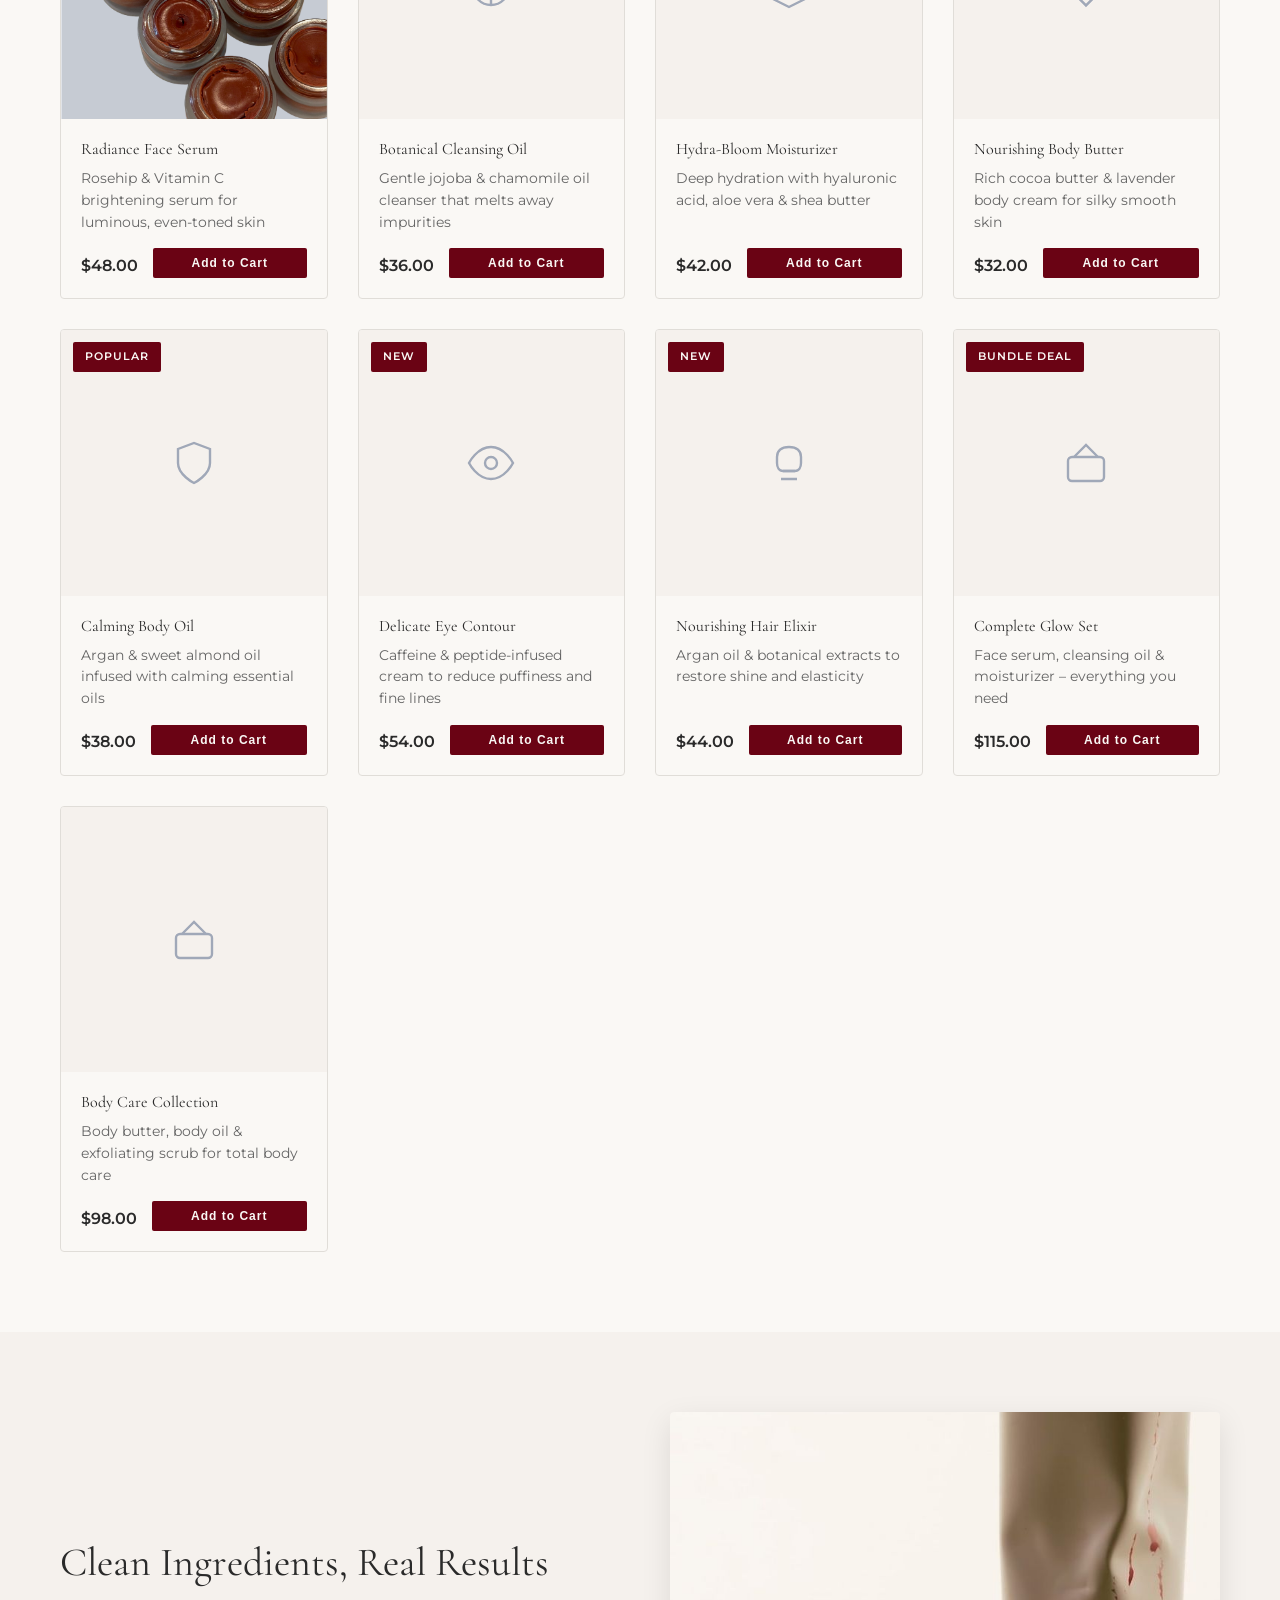
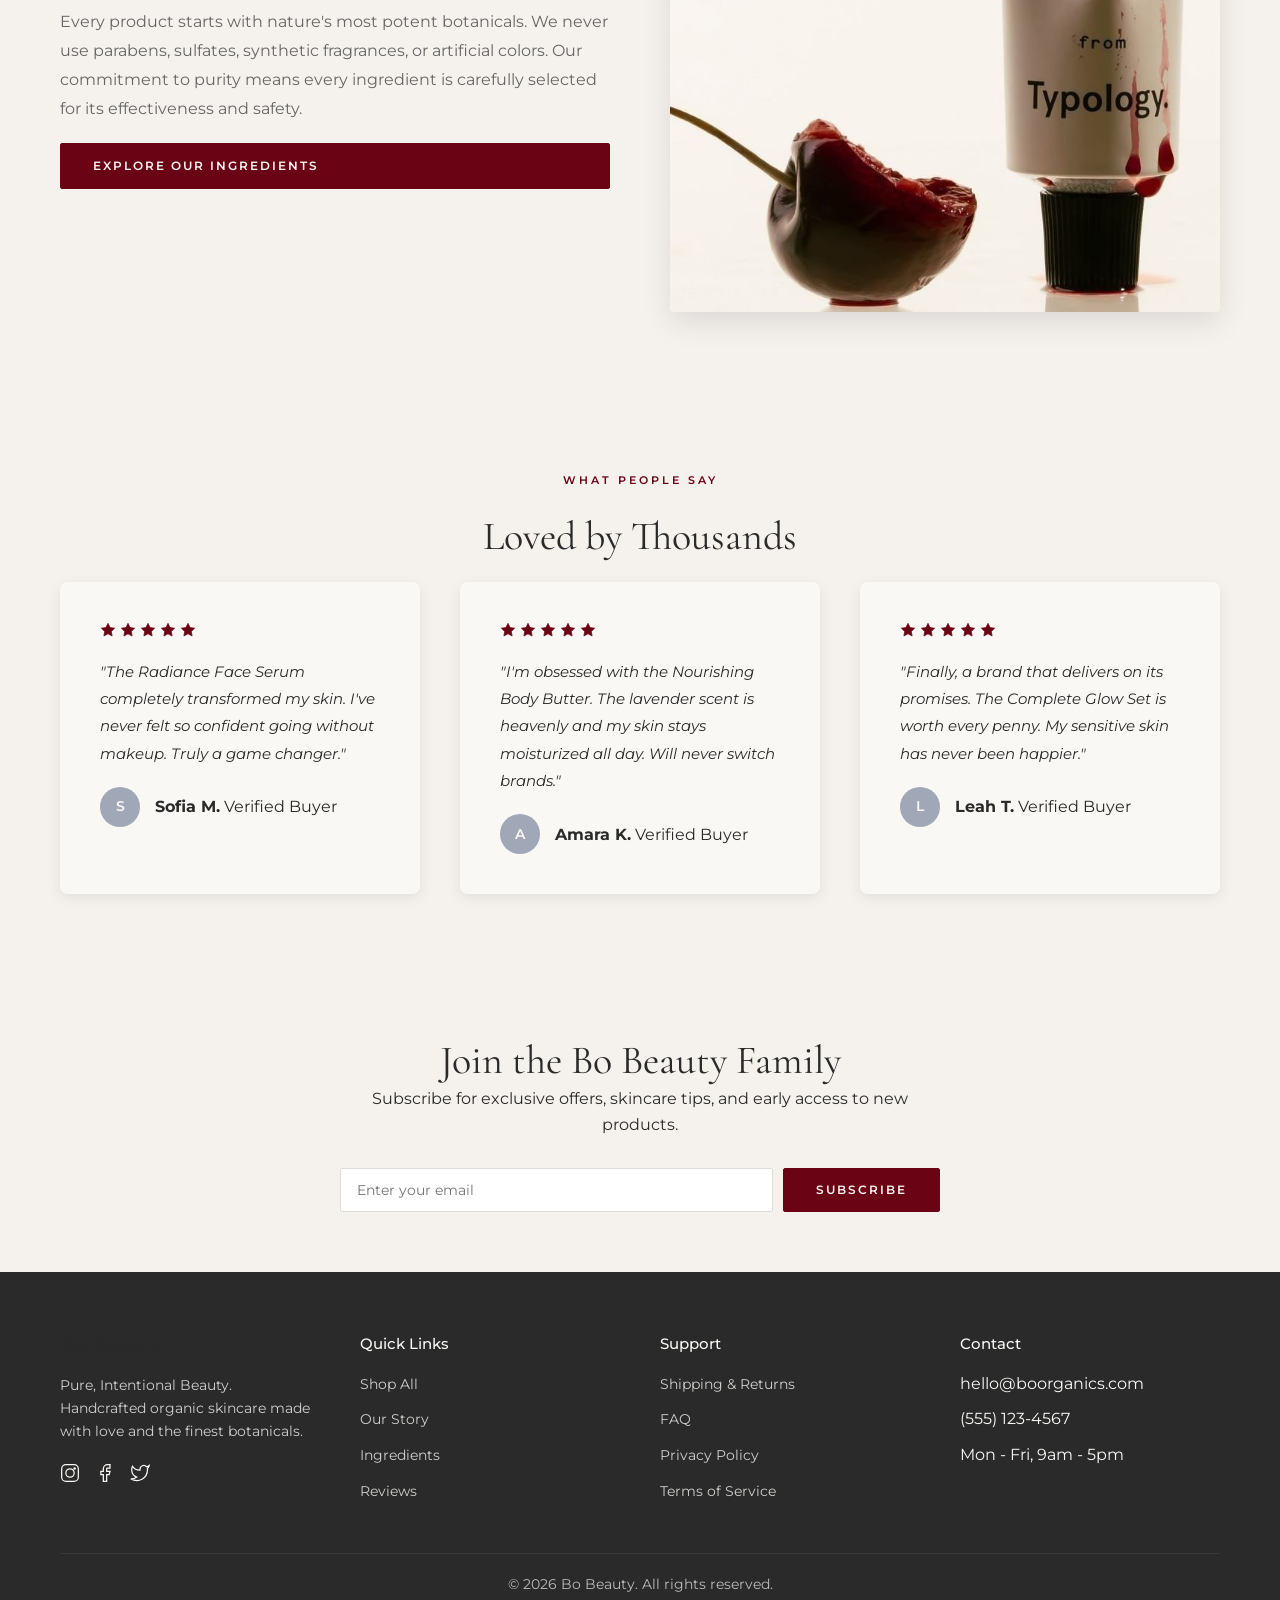
==== commit b7771486: "Add files via upload" ====
--- a/index.html
+++ b/index.html
@@ -65,6 +65,29 @@
     </div>
   </nav>
 
+  <!-- Currency Selector Modal -->
+  <div class="currency-overlay" id="currencyOverlay"></div>
+  <div class="currency-modal" id="currencyModal">
+    <div class="currency-modal-content">
+      <h2>Select Your Country & Currency</h2>
+      <p>Choose your location to see prices in your currency</p>
+      <div class="currency-buttons">
+        <button class="currency-button" data-currency="USD" data-country="USA">
+          <span class="currency-name">USA</span>
+          <span class="currency-code">USD ($)</span>
+        </button>
+        <button class="currency-button" data-currency="MXN" data-country="Mexico">
+          <span class="currency-name">Mexico</span>
+          <span class="currency-code">MXN ($)</span>
+        </button>
+        <button class="currency-button" data-currency="EUR" data-country="Europe">
+          <span class="currency-name">Europe</span>
+          <span class="currency-code">EUR (€)</span>
+        </button>
+      </div>
+    </div>
+  </div>
+
   <!-- PAGE CONTAINER - Content changes here, navbar stays -->
   <div id="app">
     <!-- Pages will be injected here -->
--- a/styles.css
+++ b/styles.css
@@ -578,8 +578,8 @@
 
 /* ===== HERO IMAGE COVER SECTION ===== */
 .hero-image-cover {
-  background-size: contain !important;
-  background-position: center !important;
+  background-size: cover !important;
+  background-position: center 35% !important;
   background-repeat: no-repeat !important;
   height: 100vh;
   width: 100%;
@@ -4468,3 +4468,116 @@
     padding: 12px 32px;
   }
 }
+
+/* --- Currency Selector Modal --- */
+.currency-overlay {
+  position: fixed;
+  top: 0;
+  left: 0;
+  right: 0;
+  bottom: 0;
+  background: rgba(0, 0, 0, 0.6);
+  z-index: 999;
+  display: none;
+  opacity: 0;
+  transition: opacity 0.3s ease;
+}
+
+.currency-overlay.show {
+  display: block;
+  opacity: 1;
+}
+
+.currency-modal {
+  position: fixed;
+  top: 50%;
+  left: 50%;
+  transform: translate(-50%, -50%) scale(0.9);
+  background: white;
+  border-radius: 16px;
+  padding: 40px;
+  box-shadow: 0 20px 60px rgba(0, 0, 0, 0.3);
+  z-index: 1000;
+  max-width: 500px;
+  width: 90%;
+  opacity: 0;
+  pointer-events: none;
+  transition: opacity 0.3s ease, transform 0.3s cubic-bezier(0.16, 1, 0.3, 1);
+}
+
+.currency-modal.show {
+  opacity: 1;
+  pointer-events: auto;
+  transform: translate(-50%, -50%) scale(1);
+}
+
+.currency-modal-content h2 {
+  font-family: 'Cormorant Garamond', serif;
+  font-size: 28px;
+  font-weight: 600;
+  color: #2c2c2c;
+  margin-bottom: 12px;
+  text-align: center;
+}
+
+.currency-modal-content p {
+  font-family: 'Montserrat', sans-serif;
+  font-size: 14px;
+  color: #666;
+  text-align: center;
+  margin-bottom: 32px;
+}
+
+.currency-buttons {
+  display: grid;
+  grid-template-columns: 1fr;
+  gap: 16px;
+}
+
+.currency-button {
+  background: #f8f8f8;
+  border: 2px solid #e0e0e0;
+  border-radius: 12px;
+  padding: 20px 24px;
+  cursor: pointer;
+  transition: all 0.3s ease;
+  text-align: left;
+  display: flex;
+  flex-direction: column;
+  gap: 6px;
+}
+
+.currency-button:hover {
+  border-color: #6a0314;
+  background: #fff5f7;
+  transform: translateY(-2px);
+  box-shadow: 0 8px 16px rgba(106, 3, 20, 0.1);
+}
+
+.currency-button:active {
+  transform: translateY(0);
+}
+
+.currency-button.active {
+  border-color: #6a0314;
+  background: #6a0314;
+  color: white;
+}
+
+.currency-name {
+  font-family: 'Cormorant Garamond', serif;
+  font-size: 18px;
+  font-weight: 600;
+  color: inherit;
+}
+
+.currency-code {
+  font-family: 'Montserrat', sans-serif;
+  font-size: 13px;
+  opacity: 0.7;
+  color: inherit;
+}
+
+.currency-button.active .currency-code {
+  opacity: 0.9;
+}
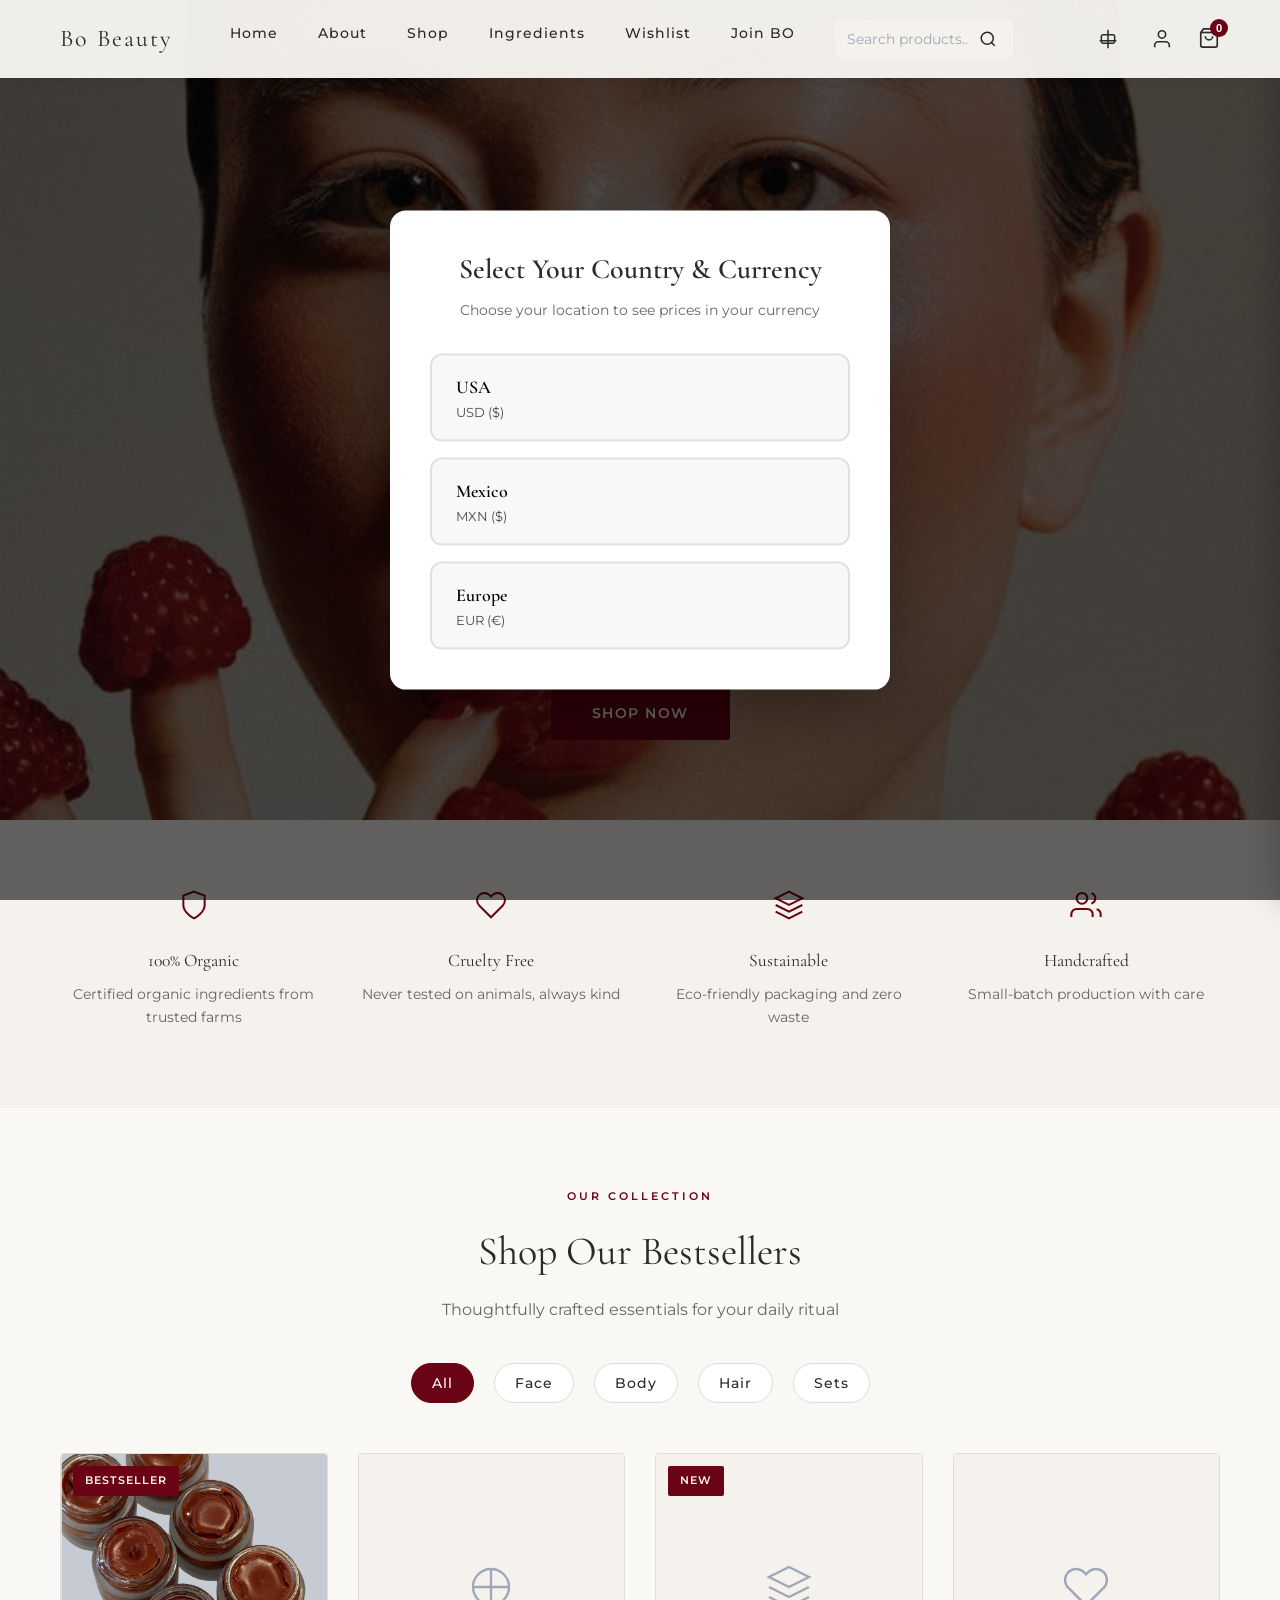
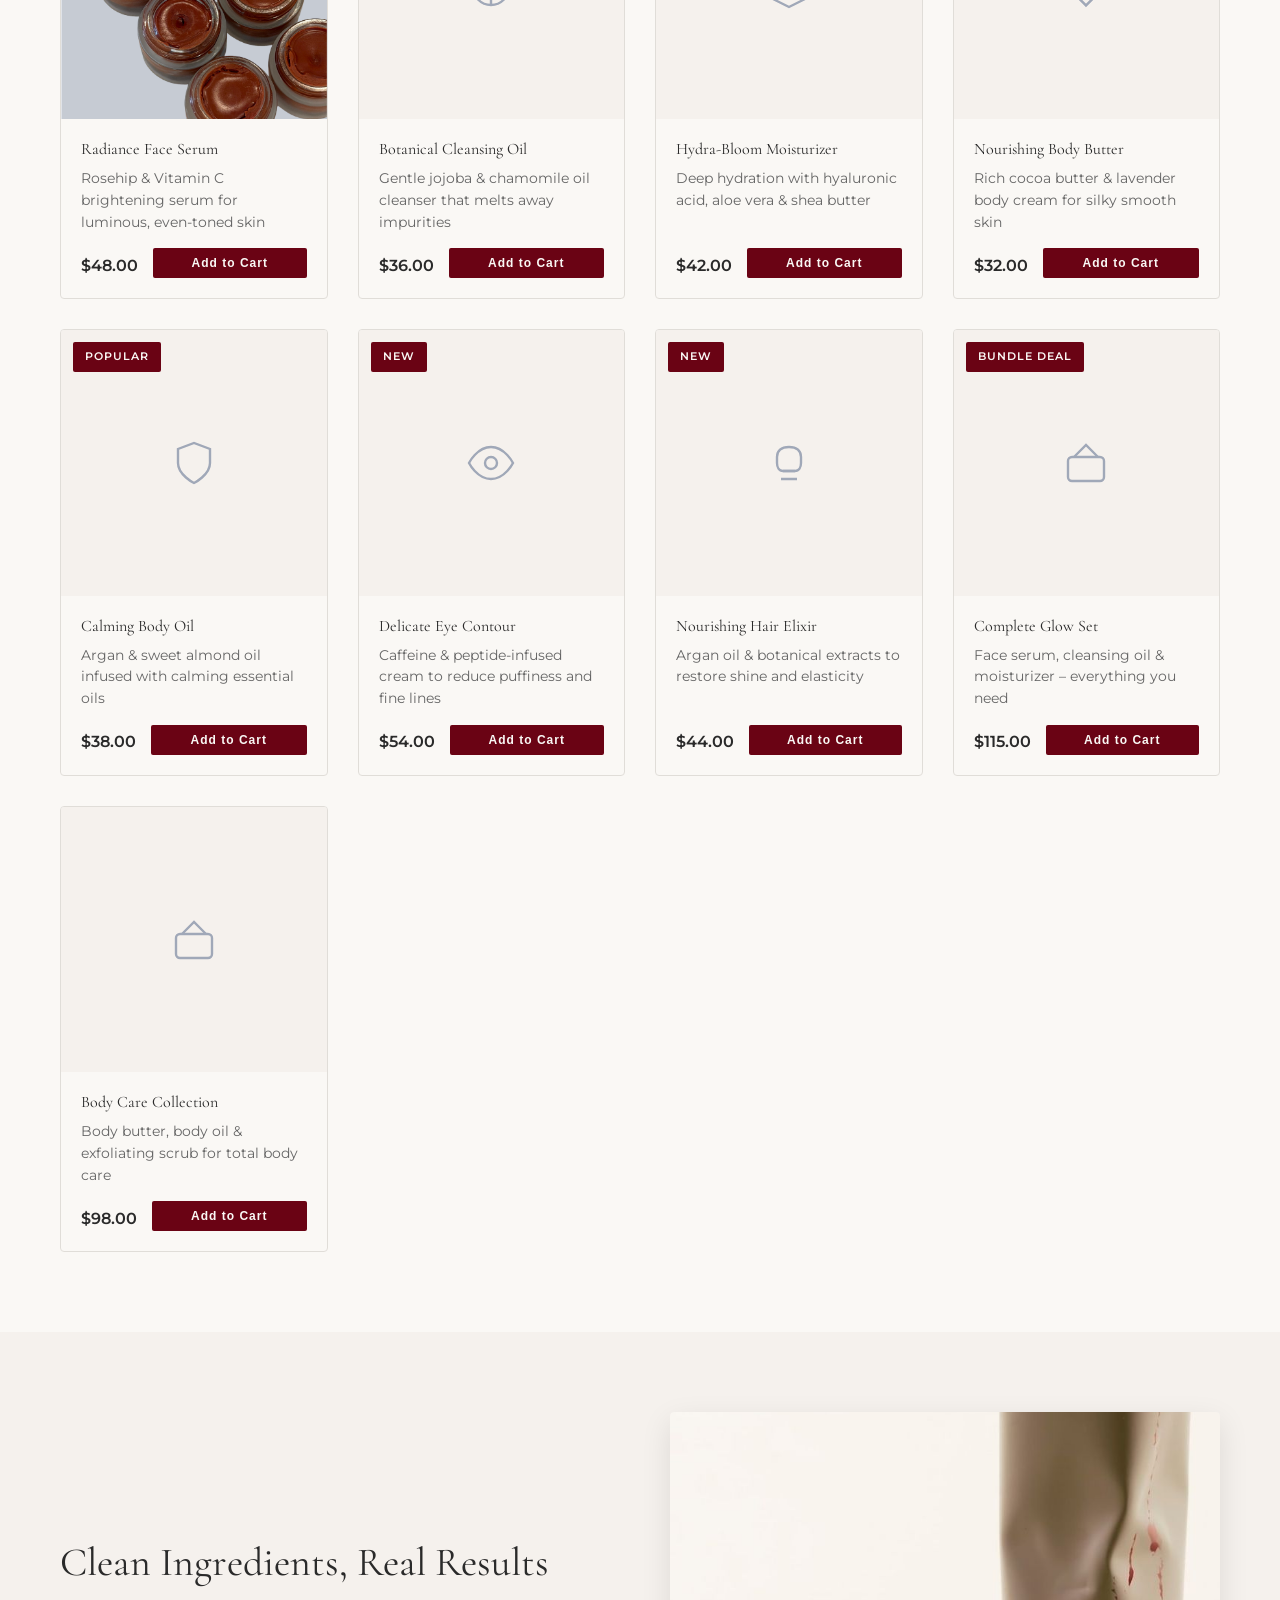
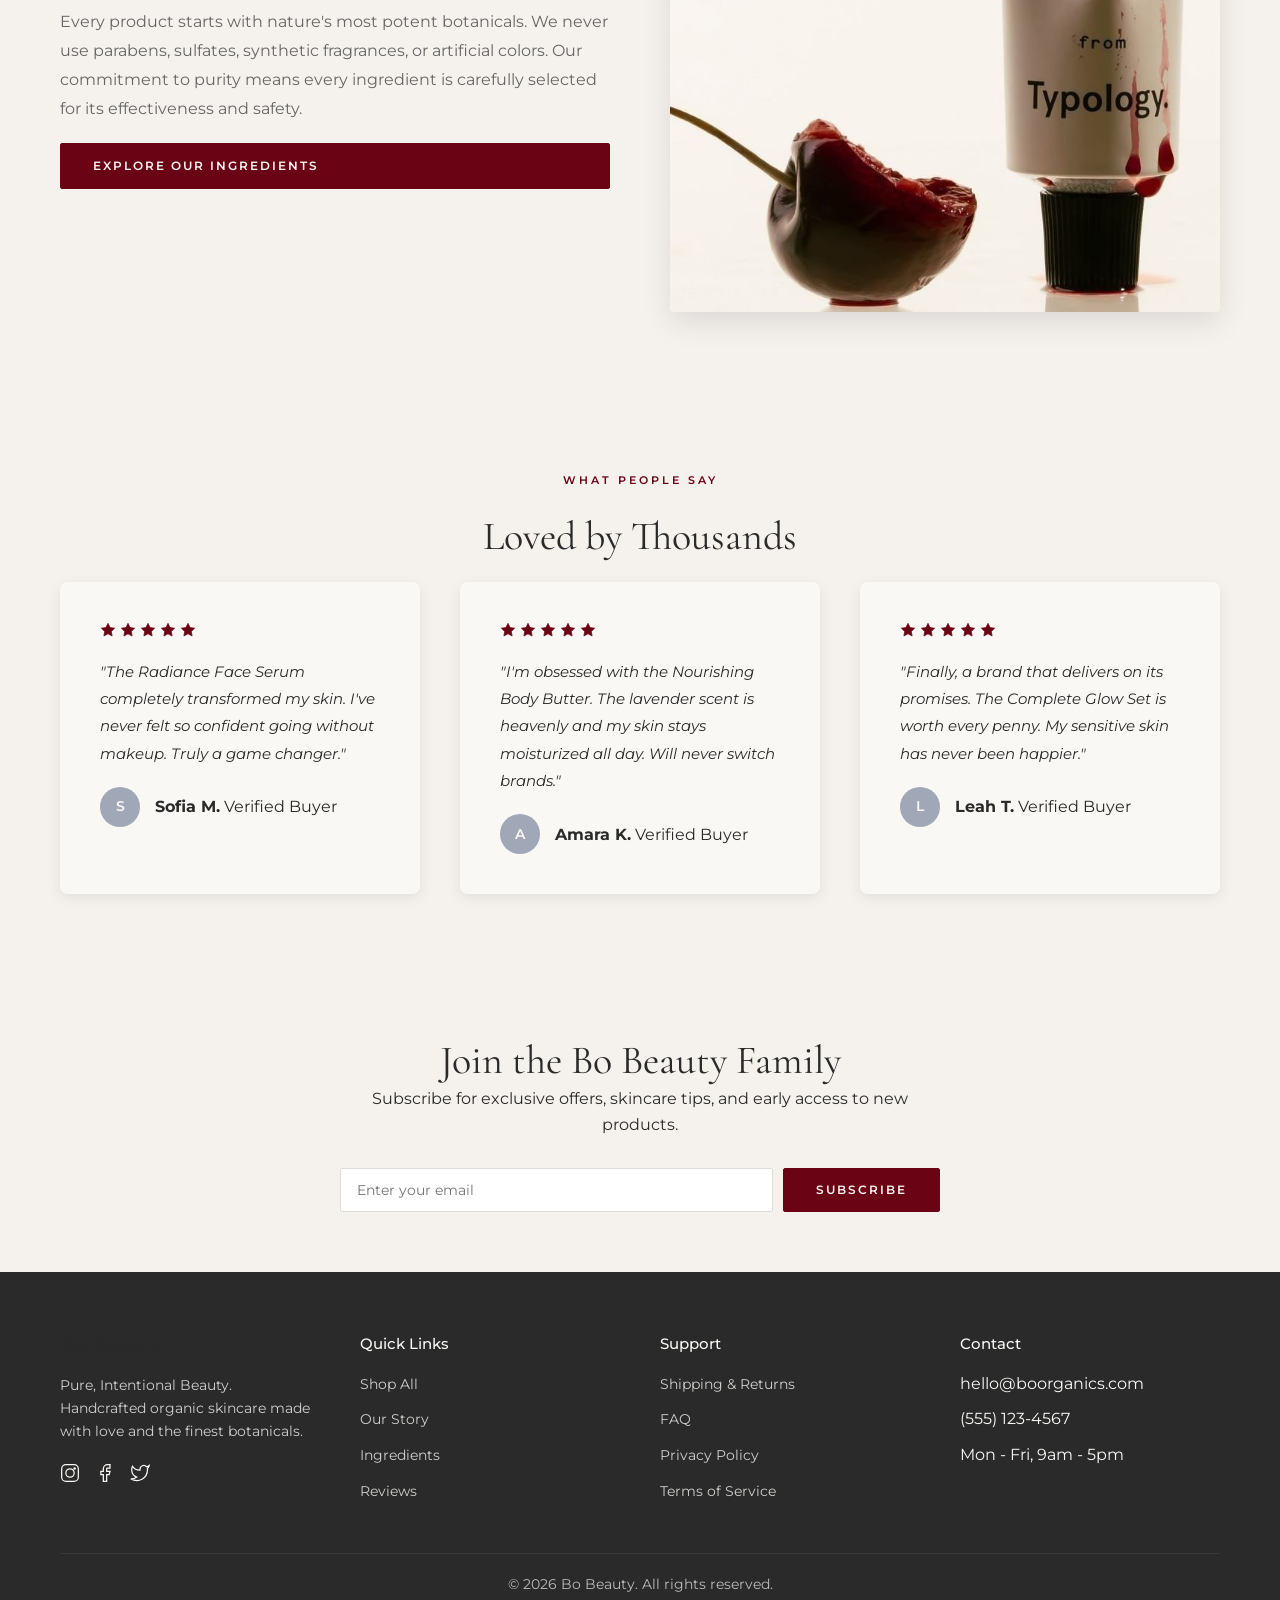
==== commit 107c48e5: "Add files via upload" ====
--- a/index.html
+++ b/index.html
@@ -48,6 +48,11 @@
         </li>
       </ul>
       <div class="nav-actions">
+        <button class="currency-selector-btn" id="currencyBtn" aria-label="Change currency" title="Change currency">
+          <svg width="20" height="20" viewBox="0 0 24 24" fill="none" stroke="currentColor" stroke-width="1.8">
+            <path d="M12 1v22m10-9H2M6 7h12a2 2 0 012 2v6a2 2 0 01-2 2H6a2 2 0 01-2-2V9a2 2 0 012-2z"/>
+          </svg>
+        </button>
         <a href="#/login" class="account-btn" aria-label="Account">
           <svg width="22" height="22" viewBox="0 0 24 24" fill="none" stroke="currentColor" stroke-width="1.8">
             <path d="M20 21v-2a4 4 0 0 0-4-4H8a4 4 0 0 0-4 4v2"/><circle cx="12" cy="7" r="4"/>
@@ -114,8 +119,8 @@
 
   <script src="product-detail.js?v=1"></script>
   <script src="product-detail-page.js"></script>
-  <script src="pages.js?v=3"></script>
-  <script src="script.js?v=3"></script>
+  <script src="pages.js?v=4"></script>
+  <script src="script.js?v=4"></script>
   <script src="scroll-animation.js"></script>
   <script src="jar-scroll-reveal.js"></script>
 </body>
--- a/styles.css
+++ b/styles.css
@@ -4469,6 +4469,28 @@
   }
 }
 
+/* --- Currency Selector Button --- */
+.currency-selector-btn {
+  background: none;
+  border: none;
+  cursor: pointer;
+  padding: 8px;
+  display: flex;
+  align-items: center;
+  justify-content: center;
+  color: var(--text-dark);
+  transition: color 0.3s ease, transform 0.2s ease;
+}
+
+.currency-selector-btn:hover {
+  color: var(--primary-color);
+  transform: scale(1.1);
+}
+
+.currency-selector-btn:active {
+  transform: scale(0.95);
+}
+
 /* --- Currency Selector Modal --- */
 .currency-overlay {
   position: fixed;
